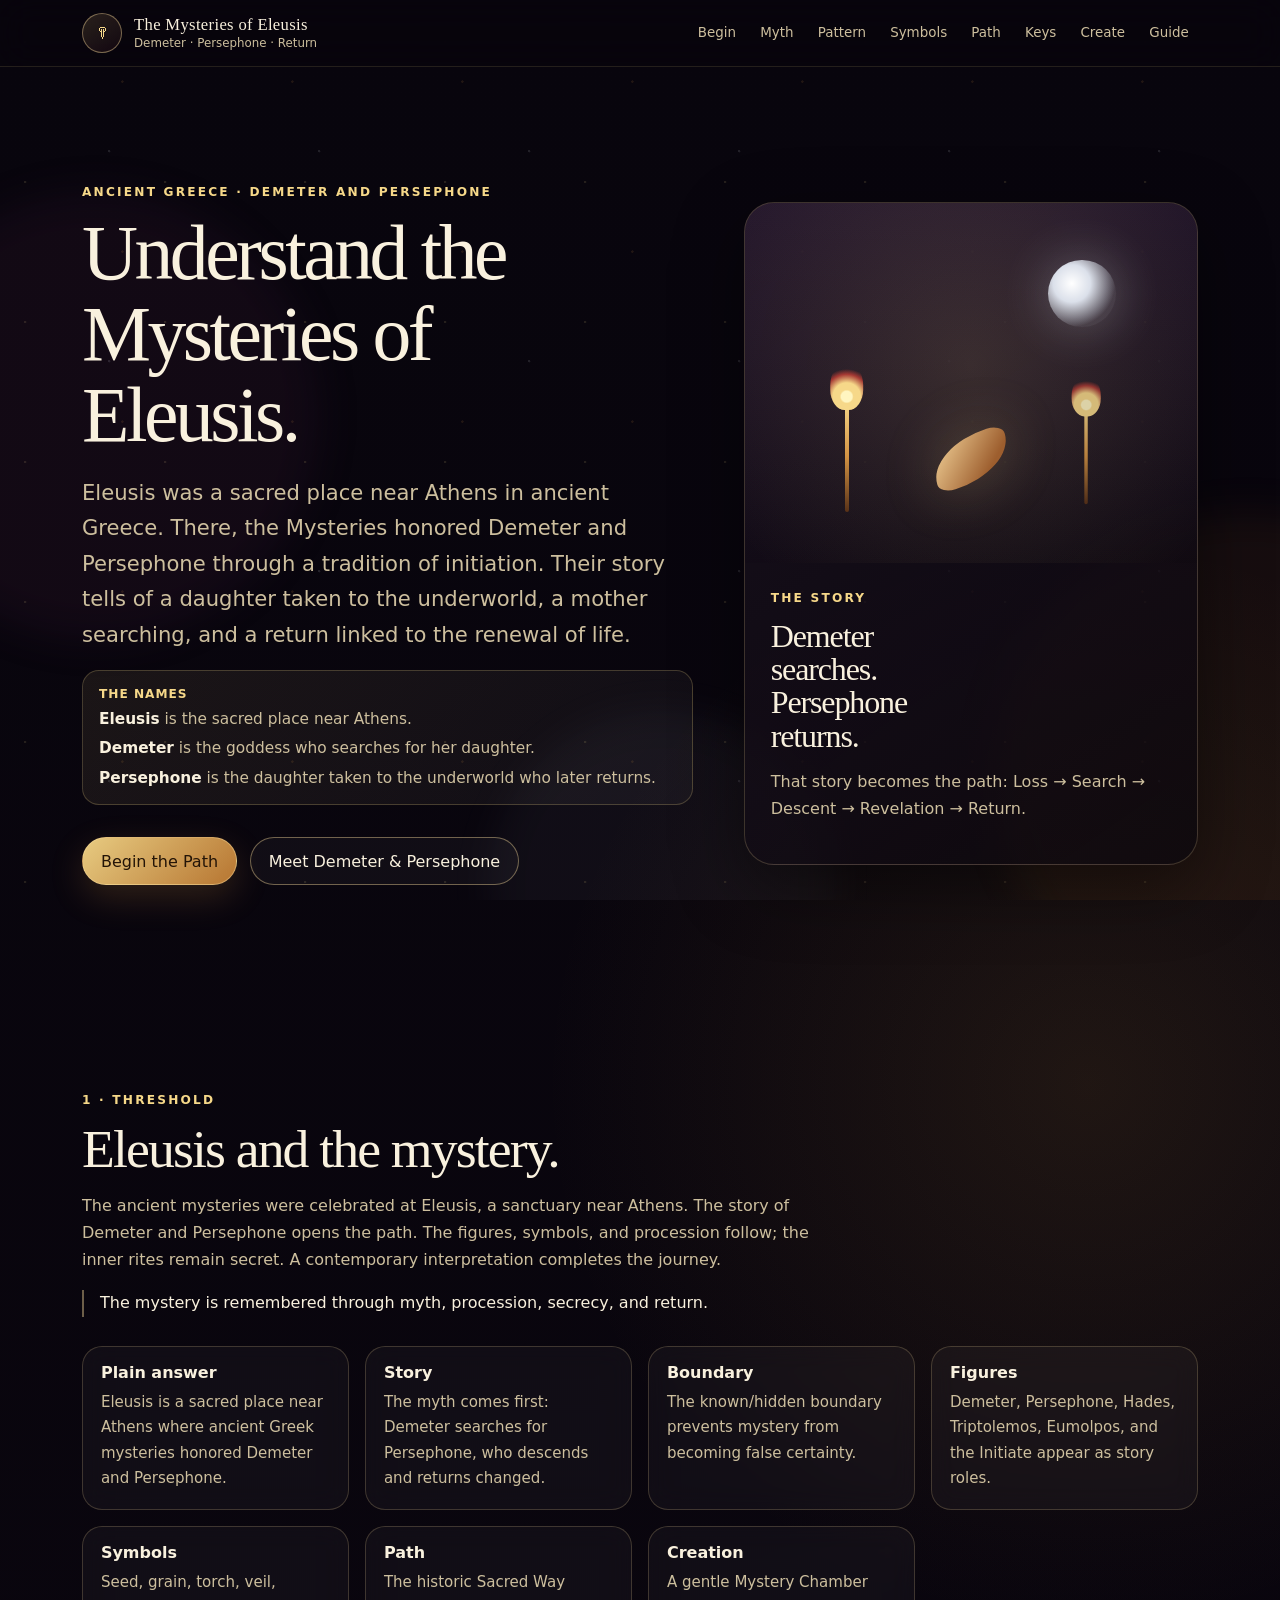
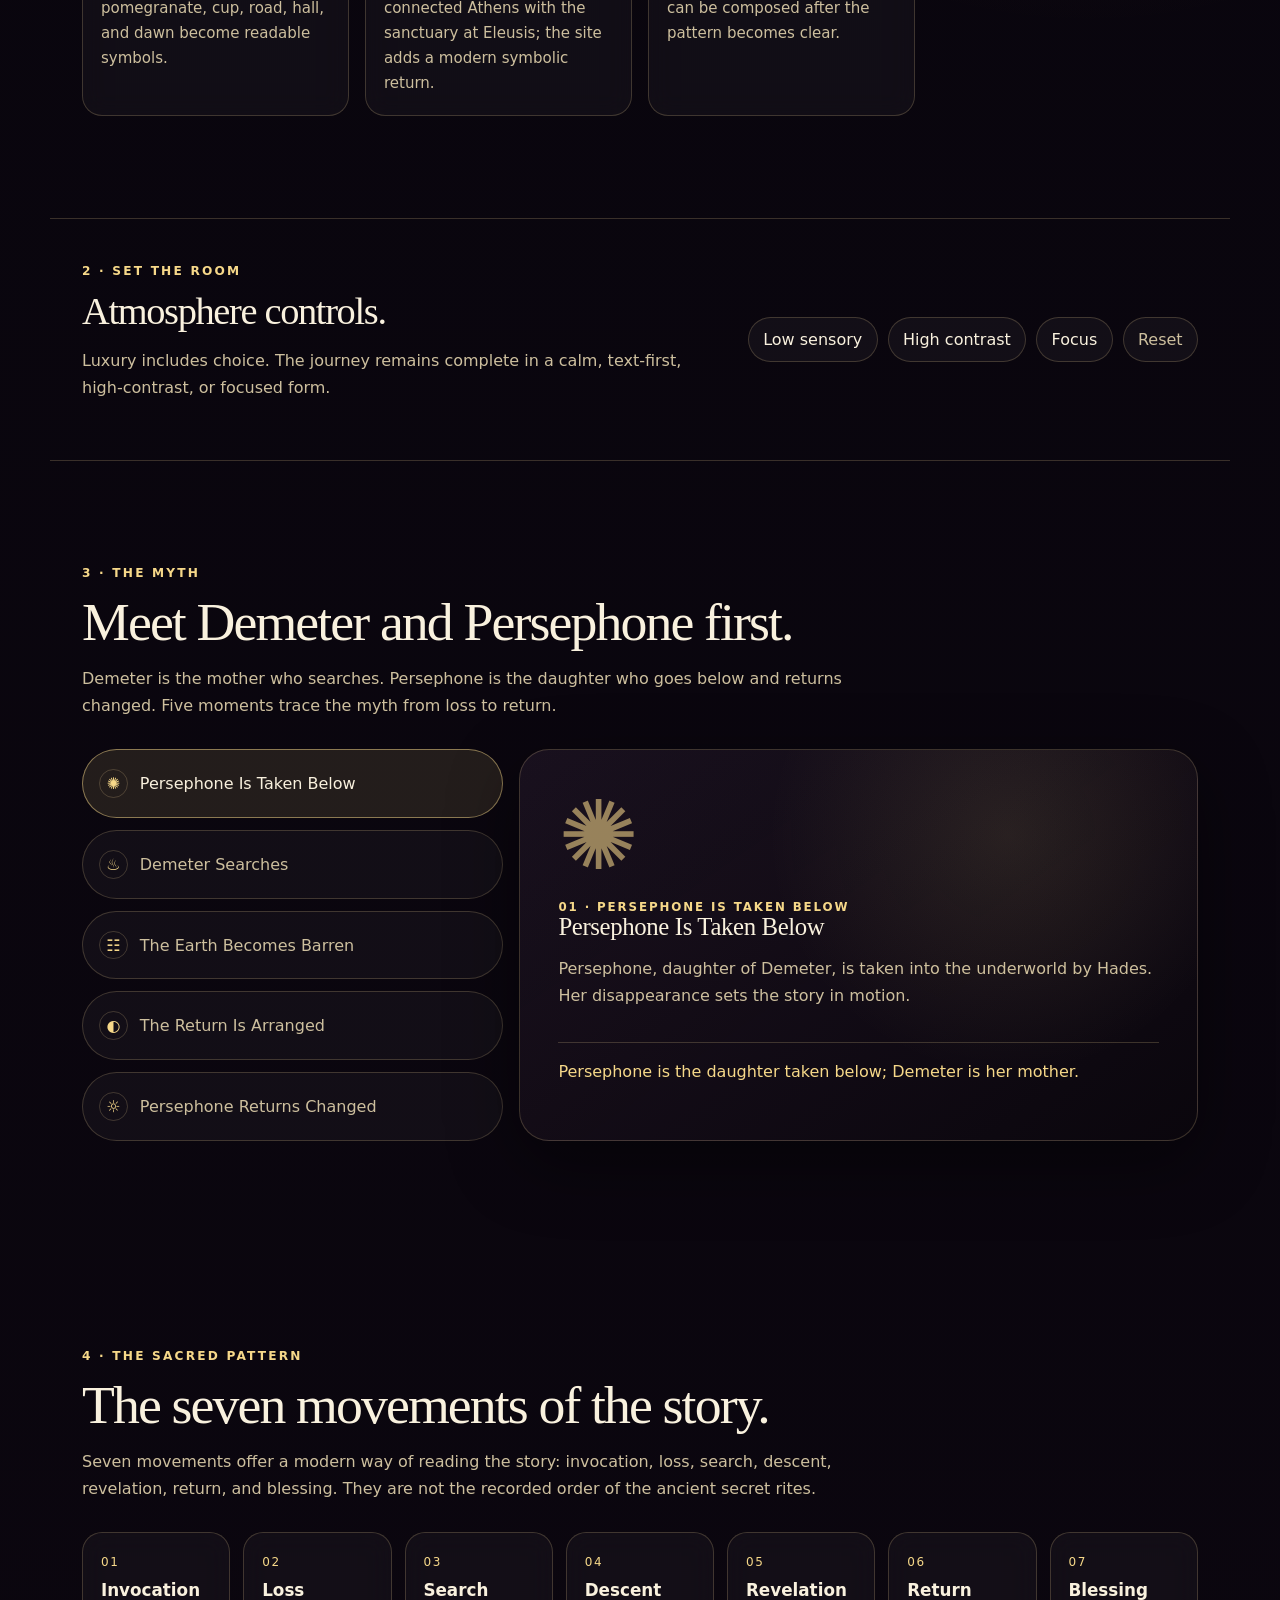
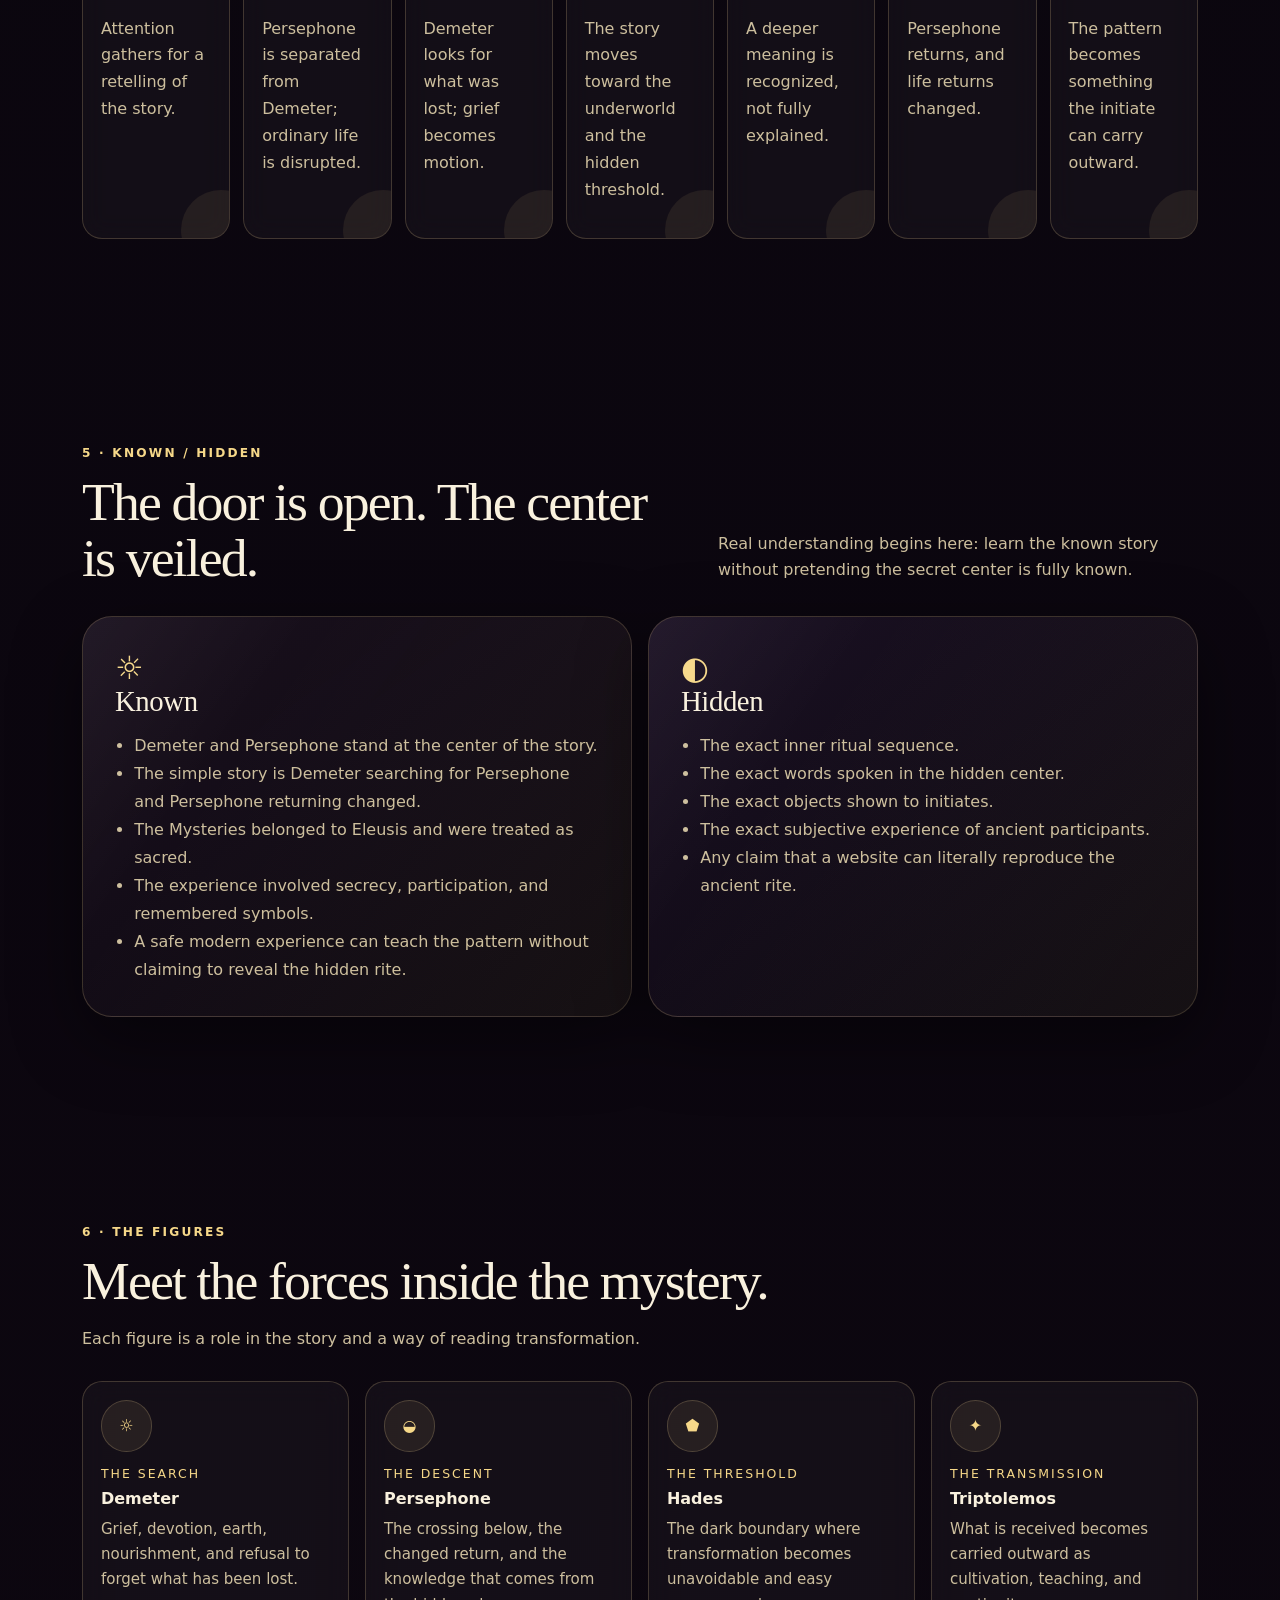
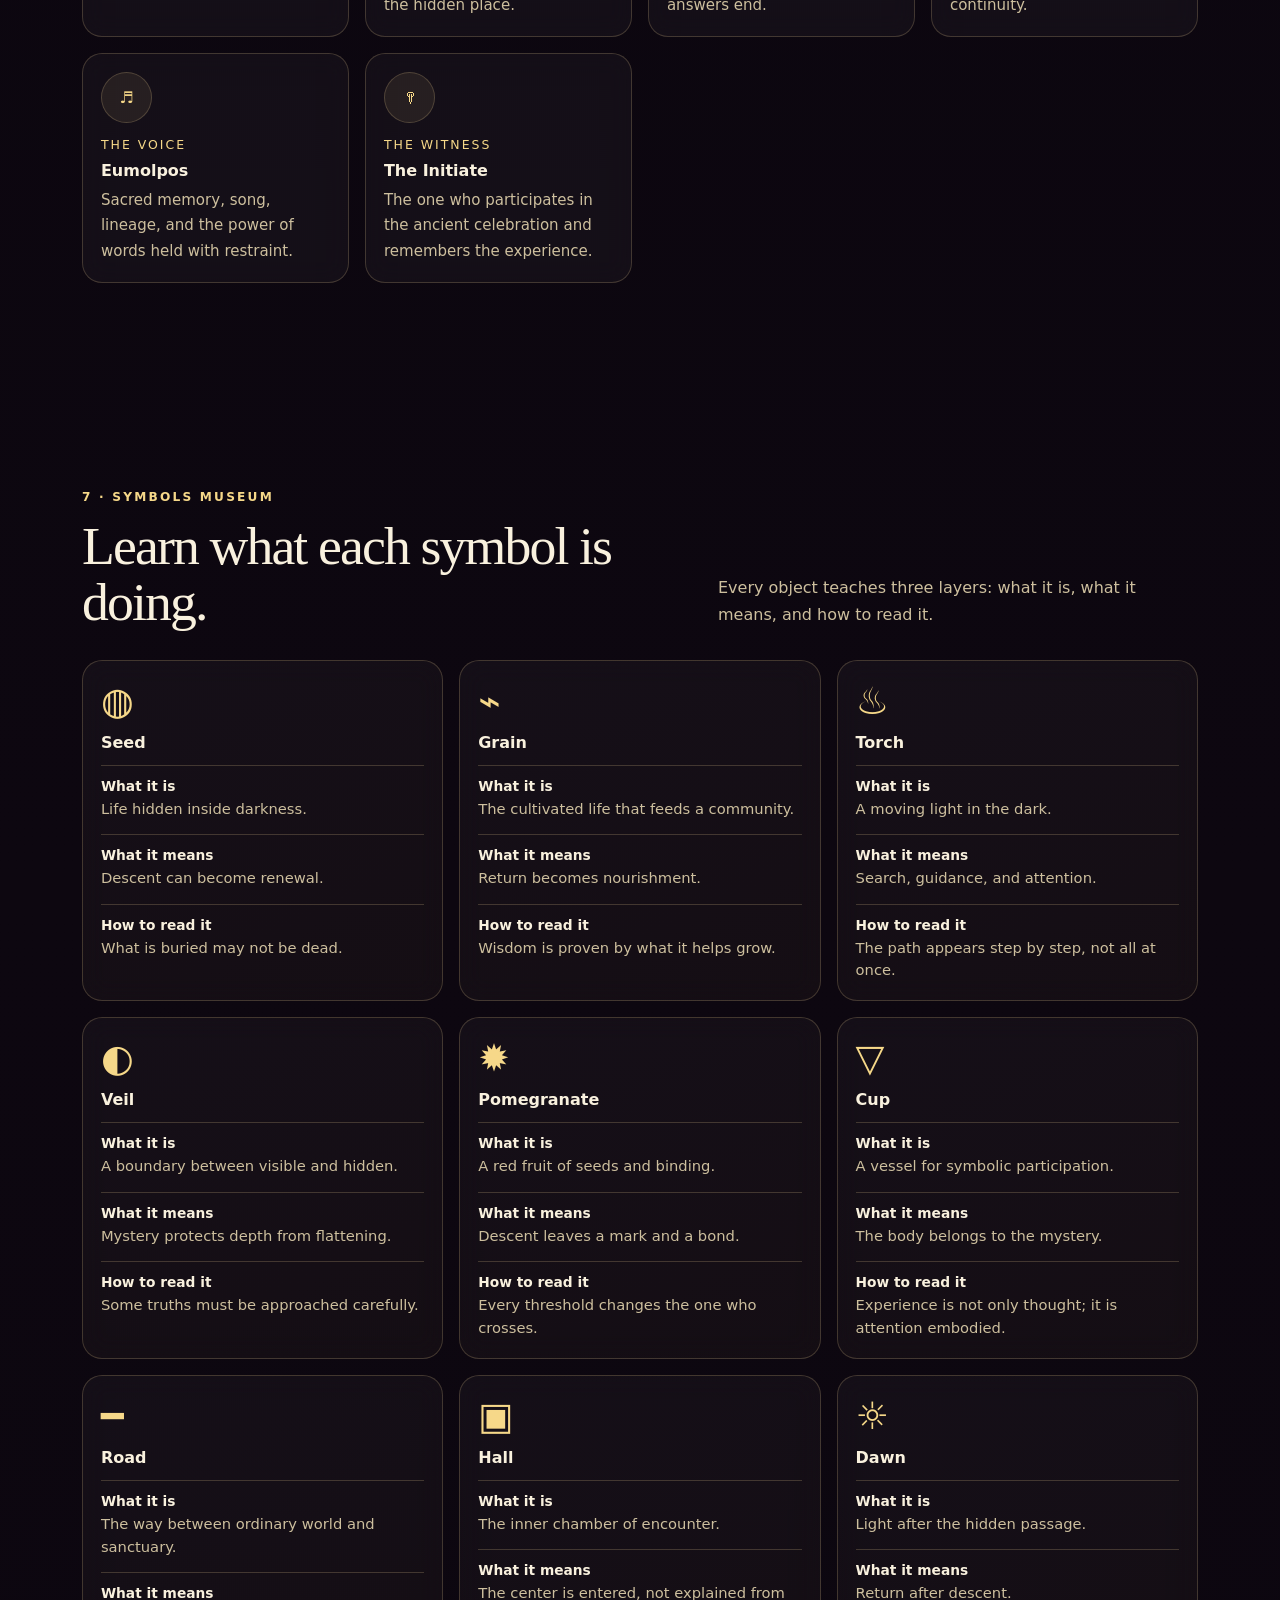
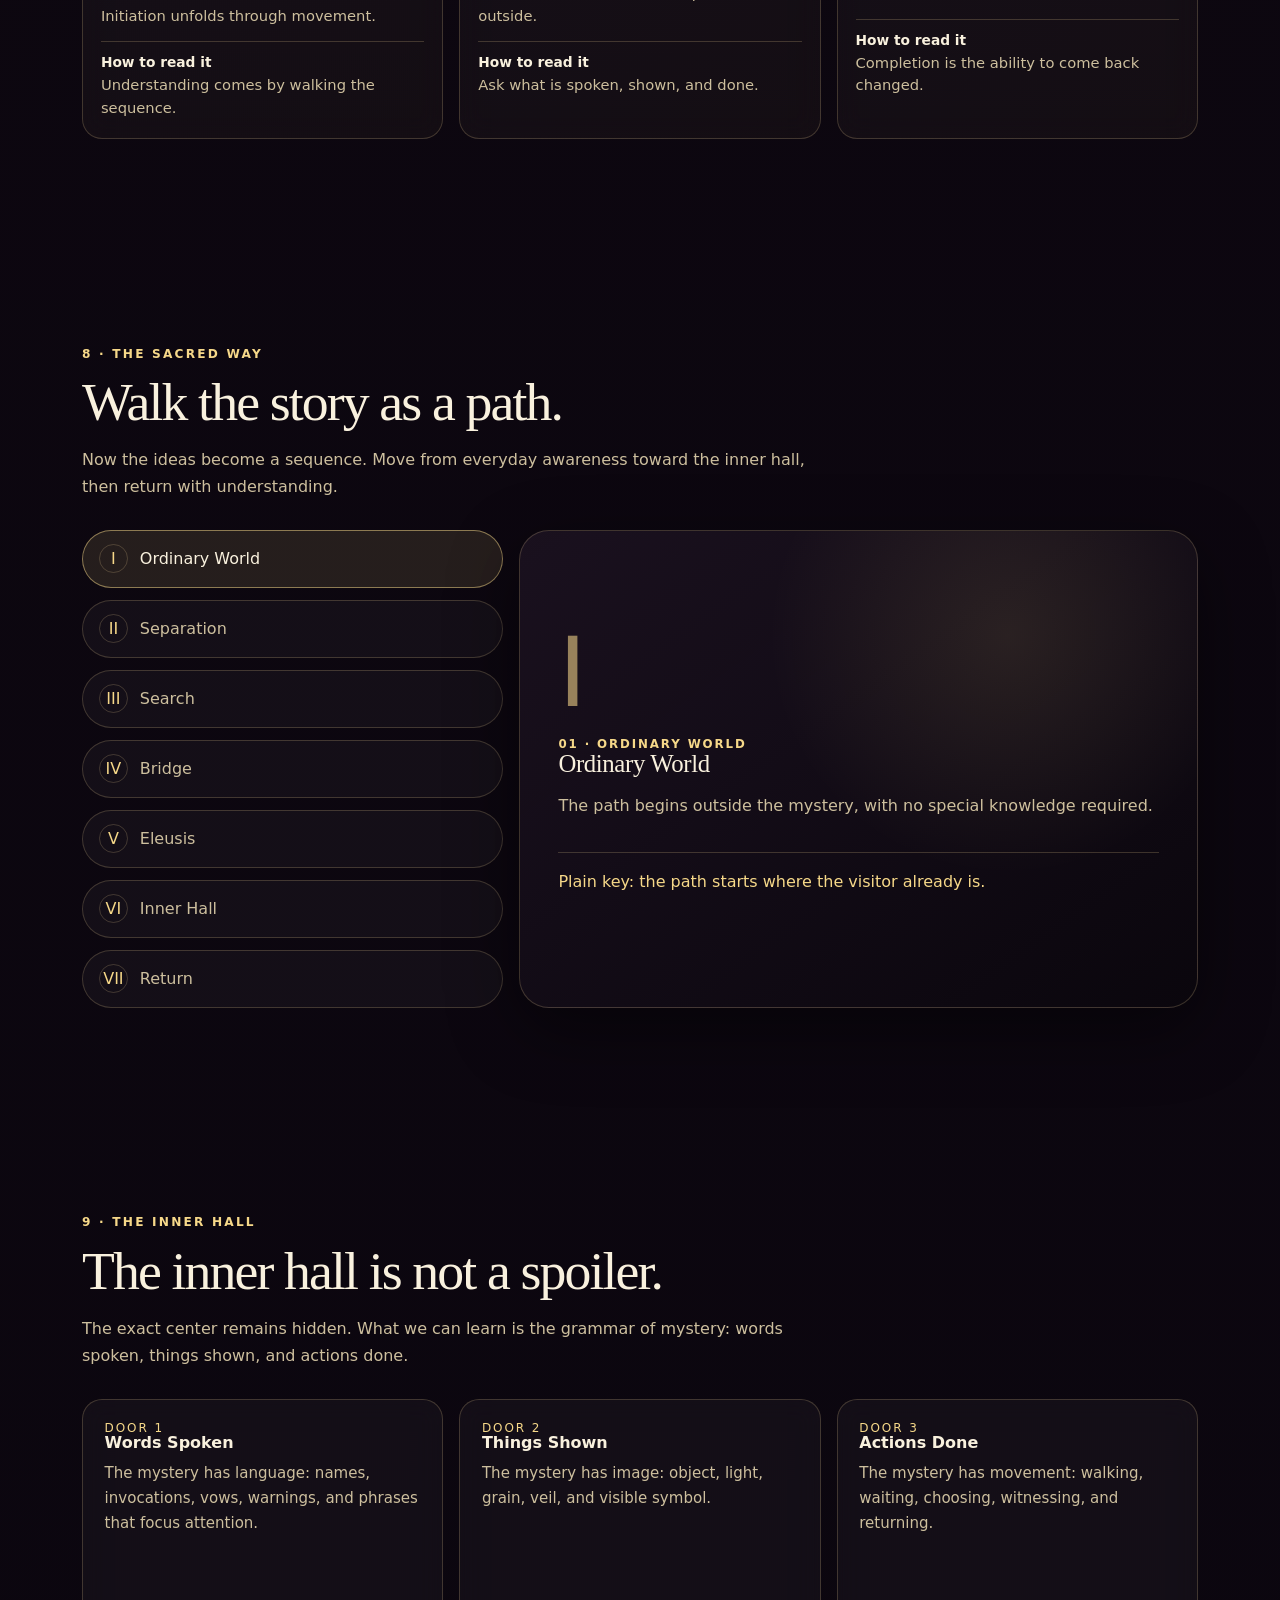
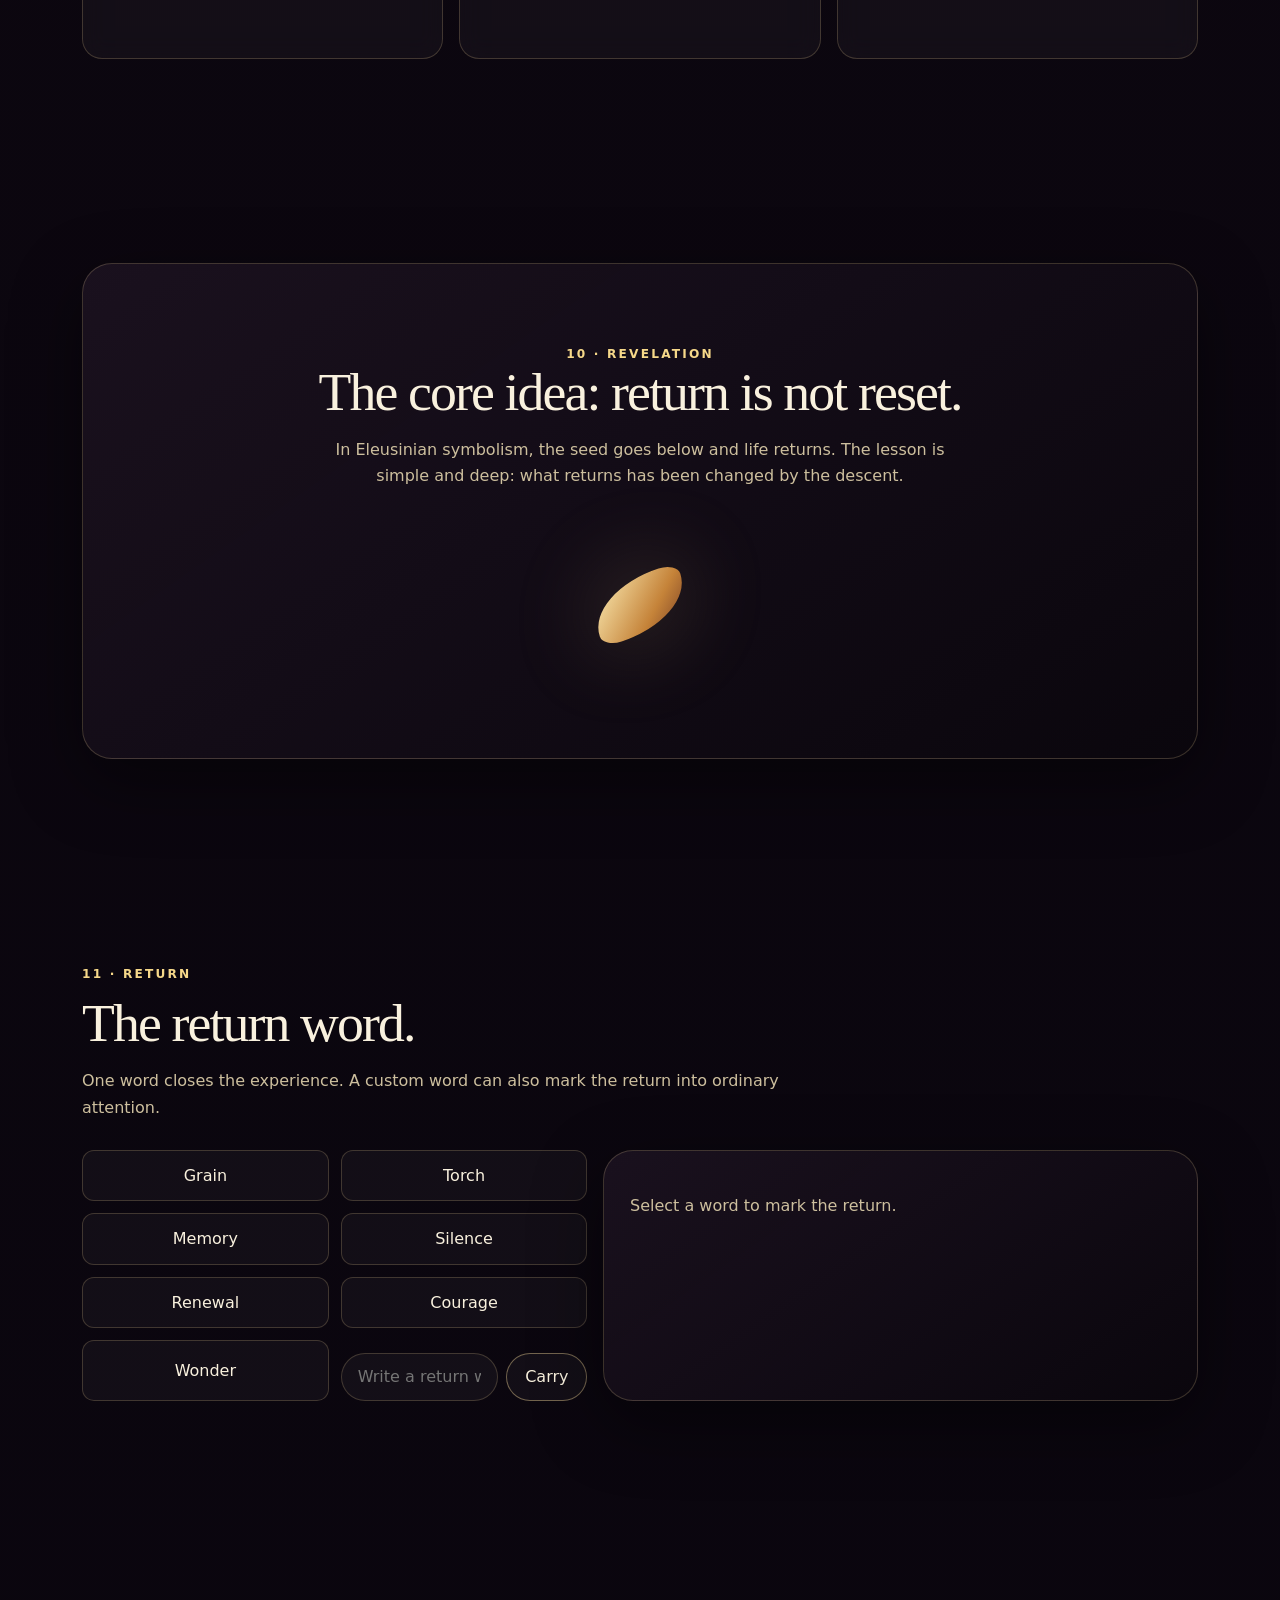
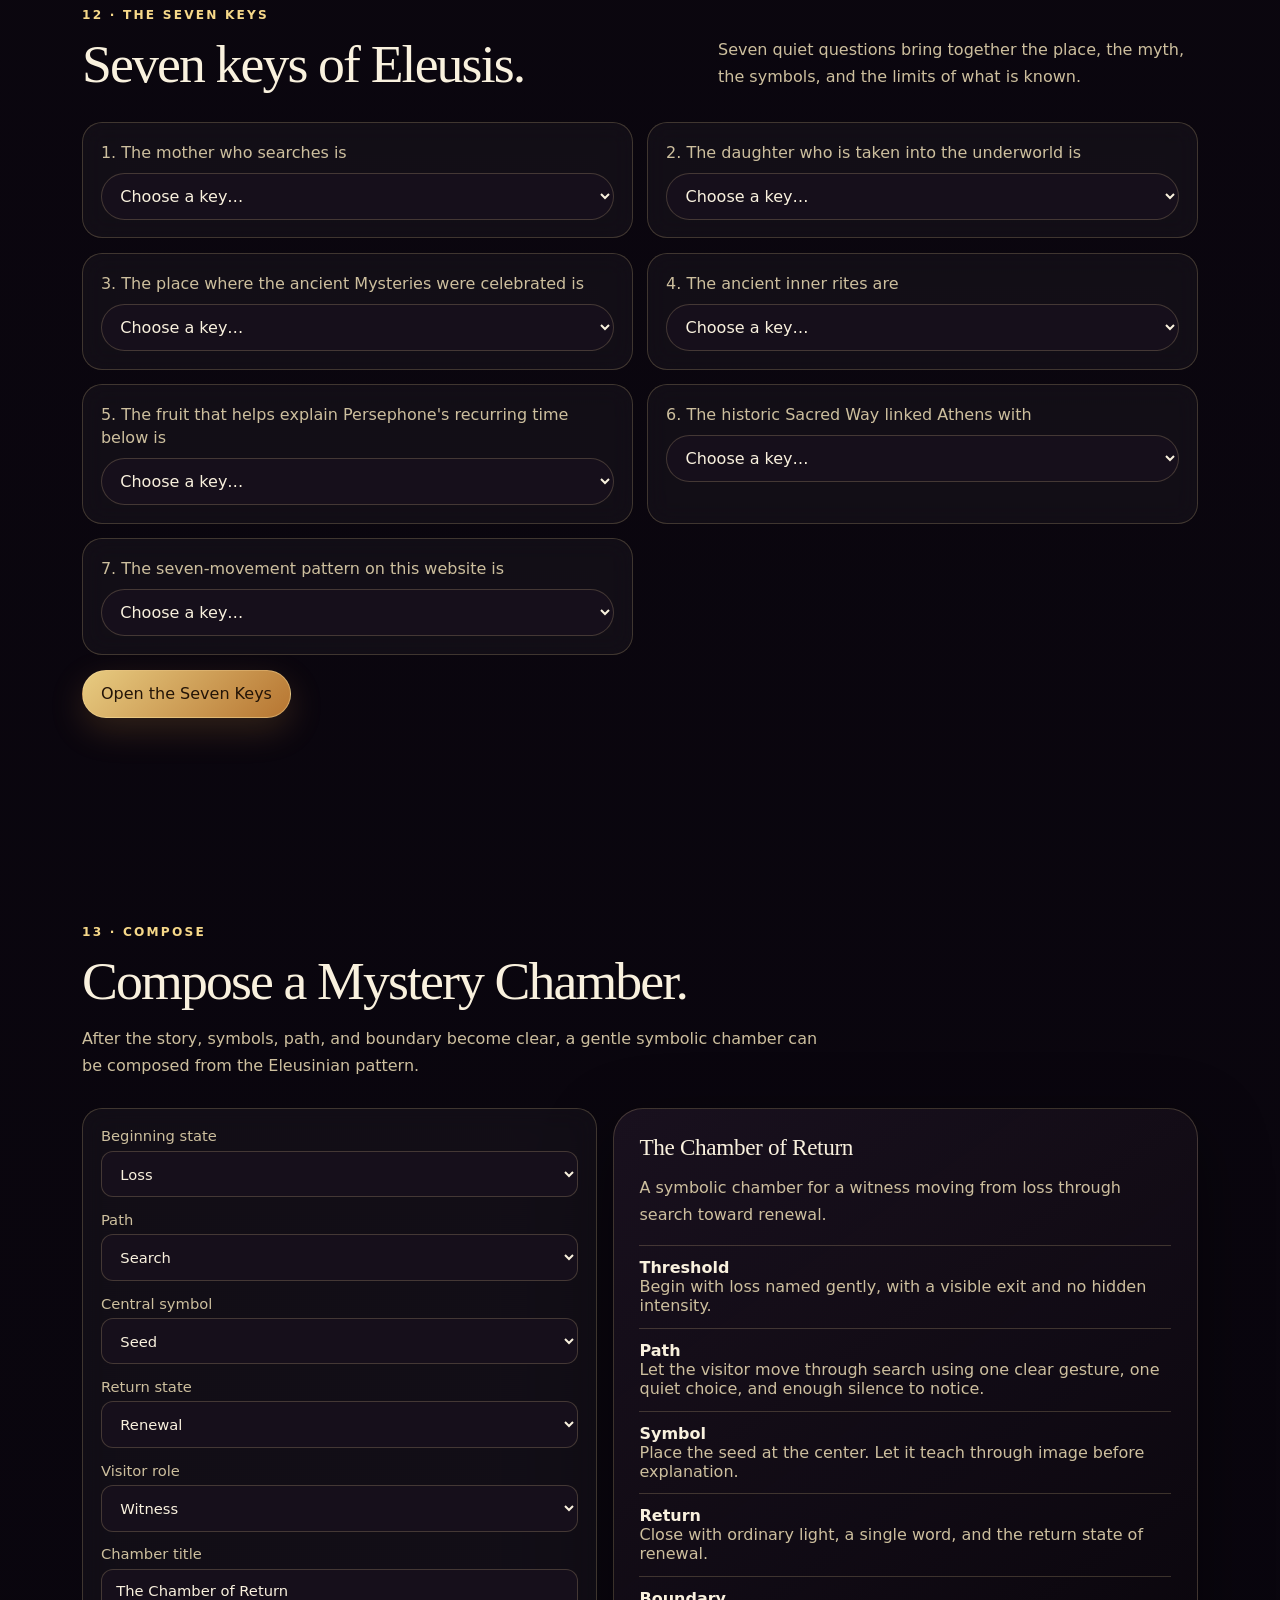
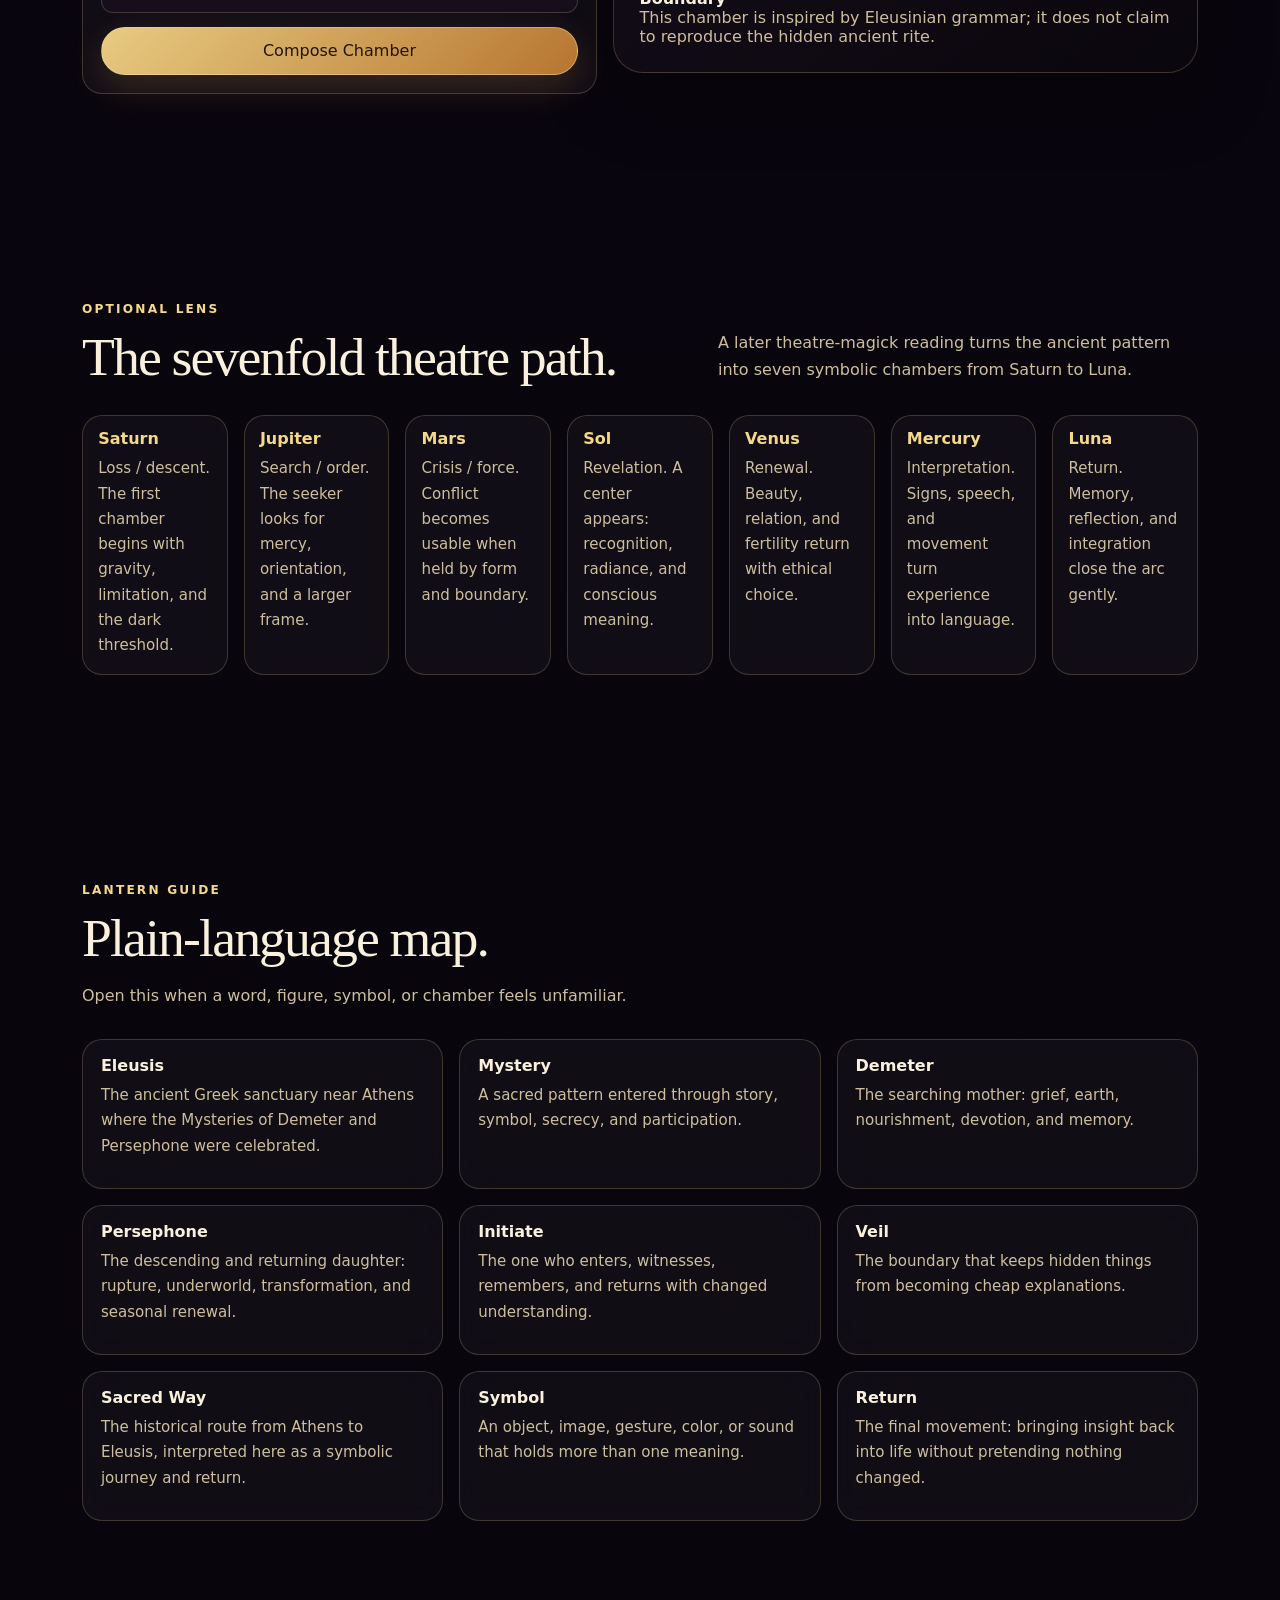
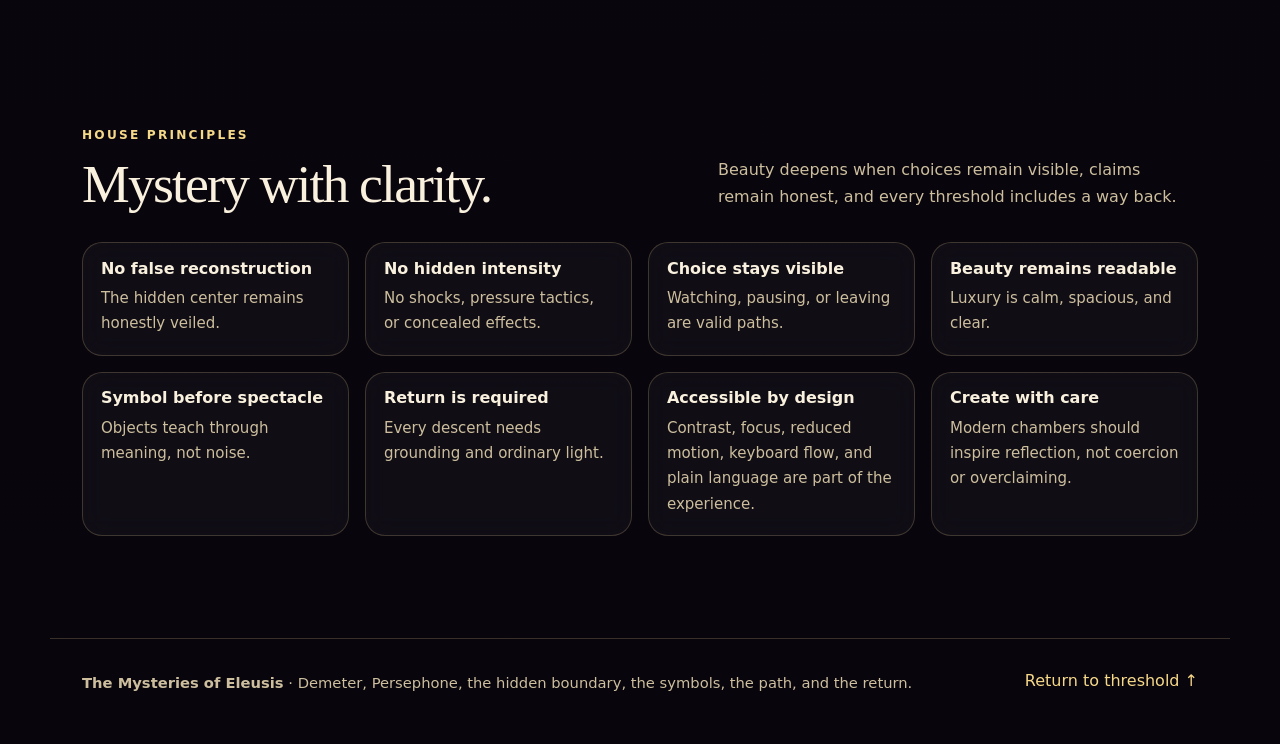
==== index.html @ 19fb6bfe "Publish Mysteries of Eleusis v1.12.1 interactive website" ====
<!doctype html>
<!-- Release: v1.12 · GitHub Pages ready for https://luckygithub777.github.io/mysteries-of-eleusis/ -->
<html lang="en">
<head>
  <meta charset="utf-8" />
  <meta name="viewport" content="width=device-width, initial-scale=1" />
  <link rel="canonical" href="https://luckygithub777.github.io/mysteries-of-eleusis/" />
  <meta name="description" content="An immersive journey through the ancient Eleusinian Mysteries, the story of Demeter and Persephone, the Sacred Way, symbols, and the return." />
  <meta name="theme-color" content="#08050d" />
  <meta property="og:title" content="The Mysteries of Eleusis" />
  <meta property="og:description" content="A torch-lit journey through Demeter, Persephone, symbols, the Sacred Way, and return." />
  <meta property="og:url" content="https://luckygithub777.github.io/mysteries-of-eleusis/" />
  <meta property="og:type" content="website" />
  <title>The Mysteries of Eleusis</title>
  <link rel="icon" href="assets/favicon.svg" type="image/svg+xml" />
  <link rel="manifest" href="manifest.webmanifest" />
  <link rel="stylesheet" href="styles.css" />
</head>
<body>
  <a class="skip-link" href="#main">Skip to content</a>

  <div class="ambient" aria-hidden="true">
    <span class="aura aura-one"></span>
    <span class="aura aura-two"></span>
    <span class="aura aura-three"></span>
    <span class="grain-field"></span>
  </div>

  <header class="site-header" id="top">
    <nav class="nav" aria-label="Primary navigation">
      <a class="brand" href="#top" aria-label="The Mysteries of Eleusis home">
        <span class="brand-mark" aria-hidden="true">𐀒</span>
        <span class="brand-stack">
          <span class="brand-text">The Mysteries of Eleusis</span>
          <span class="brand-subtitle">Demeter · Persephone · Return</span>
        </span>
      </a>
      <button class="nav-toggle" type="button" aria-expanded="false" aria-controls="navLinks">Menu</button>
      <div class="nav-links" id="navLinks">
        <a href="#begin">Begin</a>
        <a href="#myth">Myth</a>
        <a href="#pattern">Pattern</a>
        <a href="#symbols">Symbols</a>
        <a href="#path">Path</a>
        <a href="#keys">Keys</a>
        <a href="#create">Create</a>
        <a href="#guide">Guide</a>
      </div>
    </nav>
  </header>

  <main id="main">
    <noscript>
      <section class="section-shell noscript-summary" aria-labelledby="noscriptTitle">
        <p class="eyebrow">Plain Path</p>
        <h2 id="noscriptTitle">The mystery can still be read.</h2>
        <p>The Ancient Eleusinian Mysteries center on Demeter, Persephone, loss, search, descent, revelation, and return. The exact inner rite remains hidden. This page uses interaction to guide the path, but the essential pattern is: Invocation → Loss → Search → Descent → Revelation → Return → Blessing.</p>
      </section>
    </noscript>
    <section class="hero section-shell" aria-labelledby="heroTitle">
      <div class="hero-grid">
        <div class="hero-copy reveal">
          <p class="eyebrow">Ancient Greece · Demeter and Persephone</p>
          <h1 id="heroTitle">Understand the Mysteries of Eleusis.</h1>
          <p class="hero-text">Eleusis was a sacred place near Athens in ancient Greece. There, the Mysteries honored Demeter and Persephone through a tradition of initiation. Their story tells of a daughter taken to the underworld, a mother searching, and a return linked to the renewal of life.</p>
          <div class="plain-foundation" aria-label="Names at the heart of the story">
            <strong>The Names</strong>
            <span><b>Eleusis</b> is the sacred place near Athens.</span>
            <span><b>Demeter</b> is the goddess who searches for her daughter.</span>
            <span><b>Persephone</b> is the daughter taken to the underworld who later returns.</span>
          </div>
          <div class="hero-actions">
            <a class="button primary" href="#begin">Begin the Path</a>
            <a class="button ghost" href="#myth">Meet Demeter &amp; Persephone</a>
          </div>
        </div>
        <aside class="sanctuary-card reveal" aria-label="Eleusinian mystery arc">
          <div class="sanctuary-visual" aria-hidden="true">
            <span class="moon"></span>
            <span class="torch torch-left"></span>
            <span class="torch torch-right"></span>
            <span class="seed"></span>
          </div>
          <div class="sanctuary-copy">
            <p class="eyebrow">The Story</p>
            <h2>Demeter searches. Persephone returns.</h2>
            <p>That story becomes the path: Loss → Search → Descent → Revelation → Return.</p>
          </div>
        </aside>
      </div>
    </section>

    <section class="section-shell orientation" id="begin" aria-labelledby="beginTitle">
      <div class="section-heading reveal">
        <p class="eyebrow">1 · Threshold</p>
        <h2 id="beginTitle">Eleusis and the mystery.</h2>
        <p>The ancient mysteries were celebrated at Eleusis, a sanctuary near Athens. The story of Demeter and Persephone opens the path. The figures, symbols, and procession follow; the inner rites remain secret. A contemporary interpretation completes the journey.</p><p class="becoming-line">The mystery is remembered through myth, procession, secrecy, and return.</p>
      </div>
      <div class="orientation-grid reveal" id="orientationGrid"></div>
    </section>

    <section class="section-shell controls-panel reveal" aria-labelledby="controlsTitle">
      <div>
        <p class="eyebrow">2 · Set the Room</p>
        <h2 id="controlsTitle">Atmosphere controls.</h2>
        <p>Luxury includes choice. The journey remains complete in a calm, text-first, high-contrast, or focused form.</p>
      </div>
      <div class="control-buttons" role="group" aria-label="Experience display controls">
        <button class="chip-button" type="button" data-mode="lowSensory" aria-pressed="false">Low sensory</button>
        <button class="chip-button" type="button" data-mode="highContrast" aria-pressed="false">High contrast</button>
        <button class="chip-button" type="button" data-mode="focusMode" aria-pressed="false">Focus</button>
        <button class="chip-button reset" type="button" id="resetModes">Reset</button>
      </div>
    </section>

    <section class="section-shell myth" id="myth" aria-labelledby="mythTitle">
      <div class="section-heading reveal">
        <p class="eyebrow">3 · The Myth</p>
        <h2 id="mythTitle">Meet Demeter and Persephone first.</h2>
        <p>Demeter is the mother who searches. Persephone is the daughter who goes below and returns changed. Five moments trace the myth from loss to return.</p>
      </div>
      <div class="myth-layout reveal">
        <div class="myth-track" id="mythTrack" role="tablist" aria-label="Myth sequence"></div>
        <article class="myth-panel" id="mythPanel" aria-live="polite"></article>
      </div>
    </section>

    <section class="section-shell pattern" id="pattern" aria-labelledby="patternTitle">
      <div class="section-heading reveal">
        <p class="eyebrow">4 · The Sacred Pattern</p>
        <h2 id="patternTitle">The seven movements of the story.</h2>
        <p>Seven movements offer a modern way of reading the story: invocation, loss, search, descent, revelation, return, and blessing. They are not the recorded order of the ancient secret rites.</p>
      </div>
      <div class="pattern-ribbon reveal" id="patternRibbon" aria-label="Sacred pattern"></div>
    </section>

    <section class="section-shell known-hidden" id="known" aria-labelledby="knownTitle">
      <div class="section-heading reveal compact">
        <div>
          <p class="eyebrow">5 · Known / Hidden</p>
          <h2 id="knownTitle">The door is open. The center is veiled.</h2>
        </div>
        <p>Real understanding begins here: learn the known story without pretending the secret center is fully known.</p>
      </div>
      <div class="veil-columns reveal">
        <article class="truth-card known-card">
          <span class="card-symbol" aria-hidden="true">☼</span>
          <h3>Known</h3>
          <ul id="knownList"></ul>
        </article>
        <article class="truth-card hidden-card">
          <span class="card-symbol" aria-hidden="true">◐</span>
          <h3>Hidden</h3>
          <ul id="hiddenList"></ul>
        </article>
      </div>
    </section>

    <section class="section-shell figures" id="figures" aria-labelledby="figuresTitle">
      <div class="section-heading reveal">
        <p class="eyebrow">6 · The Figures</p>
        <h2 id="figuresTitle">Meet the forces inside the mystery.</h2>
        <p>Each figure is a role in the story and a way of reading transformation.</p>
      </div>
      <div class="figure-grid reveal" id="figureGrid"></div>
    </section>

    <section class="section-shell symbols" id="symbols" aria-labelledby="symbolsTitle">
      <div class="section-heading reveal compact">
        <div>
          <p class="eyebrow">7 · Symbols Museum</p>
          <h2 id="symbolsTitle">Learn what each symbol is doing.</h2>
        </div>
        <p>Every object teaches three layers: what it is, what it means, and how to read it.</p>
      </div>
      <div class="symbol-museum reveal" id="symbolMuseum"></div>
    </section>

    <section class="section-shell sacred-way" id="path" aria-labelledby="wayTitle">
      <div class="section-heading reveal">
        <p class="eyebrow">8 · The Sacred Way</p>
        <h2 id="wayTitle">Walk the story as a path.</h2>
        <p>Now the ideas become a sequence. Move from everyday awareness toward the inner hall, then return with understanding.</p>
      </div>
      <div class="way-layout reveal">
        <div class="way-track" id="wayTrack" role="tablist" aria-label="Sacred Way steps"></div>
        <article class="way-panel" id="wayPanel" aria-live="polite"></article>
      </div>
    </section>

    <section class="section-shell inner-hall" aria-labelledby="hallTitle">
      <div class="section-heading reveal">
        <p class="eyebrow">9 · The Inner Hall</p>
        <h2 id="hallTitle">The inner hall is not a spoiler.</h2>
        <p>The exact center remains hidden. What we can learn is the grammar of mystery: words spoken, things shown, and actions done.</p>
      </div>
      <div class="door-grid reveal" id="hallDoors"></div>
    </section>

    <section class="section-shell revelation reveal" aria-labelledby="revelationTitle">
      <div class="revelation-card">
        <p class="eyebrow">10 · Revelation</p>
        <h2 id="revelationTitle">The core idea: return is not reset.</h2>
        <p>In Eleusinian symbolism, the seed goes below and life returns. The lesson is simple and deep: what returns has been changed by the descent.</p>
        <div class="grain-reveal" aria-hidden="true"><span></span></div>
      </div>
    </section>

    <section class="section-shell return-section" id="return" aria-labelledby="returnTitle">
      <div class="section-heading reveal">
        <p class="eyebrow">11 · Return</p>
        <h2 id="returnTitle">The return word.</h2>
        <p>One word closes the experience. A custom word can also mark the return into ordinary attention.</p>
      </div>
      <div class="return-layout reveal">
        <div class="return-word-grid" id="returnWordGrid" aria-label="Return words"></div>
        <article class="return-panel" id="returnPanel" aria-live="polite"><p>Select a word to mark the return.</p></article>
      </div>
    </section>

    <section class="section-shell seven-keys" id="keys" aria-labelledby="keysTitle">
      <div class="section-heading reveal compact">
        <div>
          <p class="eyebrow">12 · The Seven Keys</p>
          <h2 id="keysTitle">Seven keys of Eleusis.</h2>
        </div>
        <p>Seven quiet questions bring together the place, the myth, the symbols, and the limits of what is known.</p>
      </div>
      <form class="keys-form reveal" id="keysForm"></form>
      <article class="keys-result" id="keysResult" aria-live="polite"></article>
    </section>

    <section class="section-shell create" id="create" aria-labelledby="createTitle">
      <div class="section-heading reveal">
        <p class="eyebrow">13 · Compose</p>
        <h2 id="createTitle">Compose a Mystery Chamber.</h2>
        <p>After the story, symbols, path, and boundary become clear, a gentle symbolic chamber can be composed from the Eleusinian pattern.</p>
      </div>
      <div class="builder-grid">
        <form class="builder-form reveal" id="mysteryForm">
          <label>
            Beginning state
            <select name="beginning">
              <option>Loss</option>
              <option>Longing</option>
              <option>Confusion</option>
              <option>Grief</option>
              <option>Exile</option>
              <option>Wonder</option>
            </select>
          </label>
          <label>
            Path
            <select name="path">
              <option>Search</option>
              <option>Waiting</option>
              <option>Descent</option>
              <option>Silence</option>
              <option>Crossing</option>
              <option>Listening</option>
            </select>
          </label>
          <label>
            Central symbol
            <select name="symbol">
              <option>Seed</option>
              <option>Torch</option>
              <option>Grain</option>
              <option>Veil</option>
              <option>Cup</option>
              <option>Dawn</option>
            </select>
          </label>
          <label>
            Return state
            <select name="returnState">
              <option>Renewal</option>
              <option>Wisdom</option>
              <option>Courage</option>
              <option>Humility</option>
              <option>Wonder</option>
              <option>Peace</option>
            </select>
          </label>
          <label>
            Visitor role
            <select name="role">
              <option>Witness</option>
              <option>Walker</option>
              <option>Listener</option>
              <option>Keeper</option>
              <option>Guide</option>
            </select>
          </label>
          <label>
            Chamber title
            <input name="title" type="text" value="The Chamber of Return" maxlength="64" autocomplete="off" />
          </label>
          <button class="button primary" type="submit">Compose Chamber</button>
        </form>
        <article class="blueprint reveal" id="blueprint" aria-live="polite"></article>
      </div>
    </section>

    <section class="section-shell theatre-lens" aria-labelledby="lensTitle">
      <div class="section-heading reveal compact">
        <div>
          <p class="eyebrow">Optional Lens</p>
          <h2 id="lensTitle">The sevenfold theatre path.</h2>
        </div>
        <p>A later theatre-magick reading turns the ancient pattern into seven symbolic chambers from Saturn to Luna.</p>
      </div>
      <div class="lens-grid reveal" id="lensGrid"></div>
    </section>

    <section class="section-shell guide" id="guide" aria-labelledby="guideTitle">
      <div class="section-heading reveal">
        <p class="eyebrow">Lantern Guide</p>
        <h2 id="guideTitle">Plain-language map.</h2>
        <p>Open this when a word, figure, symbol, or chamber feels unfamiliar.</p>
      </div>
      <div class="guide-grid reveal" id="guideGrid"></div>
    </section>

    <section class="section-shell principles reveal" aria-labelledby="principlesTitle">
      <div class="section-heading compact">
        <div>
          <p class="eyebrow">House Principles</p>
          <h2 id="principlesTitle">Mystery with clarity.</h2>
        </div>
        <p>Beauty deepens when choices remain visible, claims remain honest, and every threshold includes a way back.</p>
      </div>
      <div class="principle-grid" id="principleGrid"></div>
    </section>
  </main>

  <footer class="site-footer">
    <p><strong>The Mysteries of Eleusis</strong> · Demeter, Persephone, the hidden boundary, the symbols, the path, and the return.</p>
    <a href="#top">Return to threshold ↑</a>
  </footer>

  <script src="app.js"></script>
</body>
</html>
---- styles.css ----
:root {
  color-scheme: dark;
  --bg: #08050d;
  --bg-2: #100914;
  --panel: rgba(21, 14, 25, 0.74);
  --panel-strong: rgba(32, 22, 33, 0.9);
  --line: rgba(248, 220, 156, 0.20);
  --line-strong: rgba(248, 220, 156, 0.42);
  --text: #f9f1de;
  --muted: #cdbf9e;
  --soft: #968c7a;
  --gold: #f6d889;
  --amber: #d49343;
  --red: #9f3548;
  --violet: #5d3d73;
  --silver: #dbe0ea;
  --green: #a8c489;
  --shadow: 0 22px 70px rgba(0, 0, 0, 0.45);
  --radius-lg: 30px;
  --radius-md: 20px;
  --radius-sm: 12px;
  --max: 1180px;
  font-family: Inter, ui-sans-serif, system-ui, -apple-system, BlinkMacSystemFont, "Segoe UI", sans-serif;
}

* { box-sizing: border-box; }
html { scroll-behavior: smooth; }
body {
  margin: 0;
  background:
    radial-gradient(circle at 15% -10%, rgba(158, 59, 65, 0.22), transparent 42rem),
    radial-gradient(circle at 85% 8%, rgba(198, 143, 58, 0.12), transparent 34rem),
    linear-gradient(180deg, var(--bg), #0d0710 42%, #08050d 100%);
  color: var(--text);
  min-height: 100vh;
  overflow-x: hidden;
}

a { color: inherit; }
button, input, select { font: inherit; }
button { cursor: pointer; }
::selection { background: rgba(246, 216, 137, 0.28); color: var(--text); }

.skip-link {
  position: fixed;
  left: 1rem;
  top: -4rem;
  z-index: 99;
  background: var(--gold);
  color: #20140c;
  padding: .75rem 1rem;
  border-radius: 999px;
  transition: top .2s ease;
}
.skip-link:focus { top: 1rem; }

.ambient { position: fixed; inset: 0; pointer-events: none; overflow: hidden; z-index: -1; }
.aura { position: absolute; border-radius: 50%; filter: blur(22px); opacity: .55; }
.aura-one { width: 28rem; height: 28rem; left: -8rem; top: 12rem; background: rgba(118, 59, 103, .18); }
.aura-two { width: 32rem; height: 32rem; right: -14rem; top: 32rem; background: rgba(202, 128, 45, .14); }
.aura-three { width: 22rem; height: 22rem; left: 38%; bottom: -10rem; background: rgba(211, 222, 240, .08); }
.grain-field {
  position: absolute;
  inset: 0;
  opacity: .12;
  background-image:
    radial-gradient(circle at 18% 30%, var(--gold) 0 1px, transparent 1.5px),
    radial-gradient(circle at 72% 48%, var(--amber) 0 1px, transparent 1.5px),
    radial-gradient(circle at 52% 72%, var(--silver) 0 1px, transparent 1.5px);
  background-size: 140px 140px, 170px 170px, 210px 210px;
}

.site-header {
  position: sticky;
  top: 0;
  z-index: 60;
  background: rgba(8, 5, 13, .76);
  border-bottom: 1px solid rgba(246, 216, 137, .12);
  backdrop-filter: blur(18px);
}
.nav {
  max-width: var(--max);
  margin: auto;
  padding: .8rem clamp(1rem, 3vw, 2rem);
  display: flex;
  align-items: center;
  justify-content: space-between;
  gap: 1rem;
}
.brand { display: inline-flex; align-items: center; gap: .75rem; text-decoration: none; min-width: 0; }
.brand-mark {
  width: 2.5rem; height: 2.5rem; display: grid; place-items: center;
  border: 1px solid var(--line-strong); border-radius: 999px; color: var(--gold);
  background: linear-gradient(145deg, rgba(246,216,137,.14), rgba(154,55,72,.08));
}
.brand-stack { display: grid; line-height: 1.05; }
.brand-text { font-family: Georgia, "Times New Roman", serif; letter-spacing: .02em; font-size: 1.04rem; }
.brand-subtitle { color: var(--muted); font-size: .74rem; margin-top: .18rem; }
.nav-links { display: flex; align-items: center; gap: .35rem; }
.nav-links a {
  text-decoration: none; color: var(--muted); font-size: .88rem; padding: .6rem .78rem;
  border-radius: 999px; transition: background .18s ease, color .18s ease;
}
.nav-links a:hover, .nav-links a:focus { color: var(--text); background: rgba(246,216,137,.09); outline: none; }
.nav-toggle { display: none; border: 1px solid var(--line); background: var(--panel); color: var(--text); border-radius: 999px; padding: .55rem .8rem; }

.section-shell { max-width: var(--max); margin: 0 auto; padding: clamp(4rem, 8vw, 7rem) clamp(1rem, 3vw, 2rem); }
.hero { padding-top: clamp(4.5rem, 9vw, 9rem); }
.hero-grid { display: grid; grid-template-columns: minmax(0, 1.05fr) minmax(320px, .78fr); gap: clamp(1.5rem, 4vw, 4rem); align-items: center; }
.hero-copy { max-width: 760px; }
.eyebrow { margin: 0 0 .7rem; color: var(--gold); font-size: .76rem; letter-spacing: .18em; text-transform: uppercase; font-weight: 750; }
h1, h2, h3 { margin: 0; line-height: 1.04; font-family: Georgia, "Times New Roman", serif; font-weight: 500; }
h1 { font-size: clamp(2.6rem, 6.3vw, 4.85rem); letter-spacing: -.045em; max-width: 13ch; }
h2 { font-size: clamp(2rem, 4.2vw, 3.45rem); letter-spacing: -.035em; }
h3 { font-size: clamp(1.15rem, 2vw, 1.55rem); letter-spacing: -.015em; }
p { color: var(--muted); line-height: 1.68; font-size: clamp(1rem, 1.25vw, 1.08rem); }
.hero-text { font-size: clamp(1.08rem, 1.65vw, 1.32rem); max-width: 59ch; margin: 1.2rem 0 0; }

.plain-foundation {
  margin: 1.15rem 0 1.25rem;
  padding: .95rem 1rem;
  border: 1px solid rgba(246,216,137,.22);
  border-radius: 1.05rem;
  background: linear-gradient(135deg, rgba(246,216,137,.08), rgba(255,255,255,.035));
  display: grid;
  gap: .45rem;
  max-width: 680px;
}
.plain-foundation strong {
  color: var(--gold);
  letter-spacing: .08em;
  text-transform: uppercase;
  font-size: .76rem;
}
.plain-foundation span {
  color: var(--muted);
  font-size: .96rem;
  line-height: 1.45;
}
.plain-foundation b { color: var(--text); font-weight: 750; }
.hero-actions { display: flex; flex-wrap: wrap; gap: .8rem; margin-top: 2rem; }
.button {
  display: inline-flex; align-items: center; justify-content: center; min-height: 3rem; padding: .8rem 1.12rem;
  border-radius: 999px; text-decoration: none; border: 1px solid var(--line-strong); transition: transform .18s ease, background .18s ease, border-color .18s ease;
}
.button:hover, .button:focus { transform: translateY(-1px); outline: none; border-color: rgba(246,216,137,.7); }
.button.primary { background: linear-gradient(135deg, rgba(246,216,137,.94), rgba(190,122,51,.96)); color: #231407; box-shadow: 0 12px 35px rgba(212,147,67,.2); }
.button.ghost { color: var(--text); background: rgba(255,255,255,.035); }
.trust-row { display: flex; flex-wrap: wrap; gap: .5rem; margin-top: 1.4rem; }
.trust-row span { color: var(--muted); font-size: .82rem; border: 1px solid var(--line); border-radius: 999px; padding: .45rem .68rem; background: rgba(255,255,255,.025); }

.sanctuary-card, .truth-card, .myth-panel, .way-panel, .revelation-card, .return-panel, .keys-result, .blueprint {
  border: 1px solid var(--line); background: linear-gradient(145deg, rgba(29, 19, 34, .82), rgba(11, 7, 13, .76)); box-shadow: var(--shadow);
}
.sanctuary-card { border-radius: var(--radius-lg); overflow: hidden; min-height: 580px; display: grid; grid-template-rows: 1fr auto; }
.sanctuary-visual { position: relative; min-height: 360px; background: radial-gradient(circle at 50% 45%, rgba(246,216,137,.14), transparent 18rem), linear-gradient(180deg, rgba(93,61,115,.18), rgba(8,5,13,.12)); }
.moon { position: absolute; width: 4.2rem; height: 4.2rem; border-radius: 50%; right: 18%; top: 16%; background: radial-gradient(circle at 35% 35%, white, var(--silver) 30%, rgba(219,224,234,.16) 70%); box-shadow: 0 0 50px rgba(219,224,234,.32); }
.torch { position: absolute; bottom: 14%; width: .28rem; height: 7rem; background: linear-gradient(180deg, var(--gold), var(--amber), #583117); border-radius: 999px; }
.torch::before { content: ""; position: absolute; top: -2.4rem; left: 50%; width: 2.1rem; height: 3rem; transform: translateX(-50%); background: radial-gradient(circle at 50% 72%, #fff5c0 0 14%, #f6d889 18% 36%, rgba(212,66,56,.72) 58%, transparent 72%); border-radius: 55% 55% 48% 48%; filter: blur(.2px); }
.torch-left { left: 22%; }
.torch-right { right: 24%; transform: scale(.86); opacity: .84; }
.seed { position: absolute; left: 50%; bottom: 22%; width: 5rem; height: 3rem; transform: translateX(-50%) rotate(-18deg); border-radius: 80% 20% 80% 20%; background: linear-gradient(135deg, #f8daa0, #9d5e2e 74%); box-shadow: 0 0 55px rgba(246,216,137,.25); }
.sanctuary-copy { padding: 1.6rem; }
.sanctuary-copy h2 { font-size: clamp(1.5rem, 2.5vw, 2.2rem); max-width: 13ch; }
.sequence-line { color: var(--gold); font-size: .95rem; }

.section-heading { max-width: 760px; margin-bottom: 1.8rem; }
.section-heading.compact { max-width: none; display: flex; gap: 2rem; justify-content: space-between; align-items: end; }
.section-heading.compact p:last-child { max-width: 480px; margin-bottom: .15rem; }
.orientation-grid, .figure-grid, .guide-grid, .principle-grid, .lens-grid { display: grid; grid-template-columns: repeat(4, 1fr); gap: 1rem; }
.info-card, .figure-card, .guide-card, .principle-card, .lens-card, .pattern-step, .symbol-card, .hall-door, .key-row, .builder-form {
  border: 1px solid var(--line); border-radius: var(--radius-md); background: rgba(255,255,255,.035); padding: 1.12rem; backdrop-filter: blur(12px);
}
.info-card h3, .figure-card h3, .guide-card h3, .principle-card h3, .symbol-card h3, .hall-door h3, .lens-card h3 { font-family: inherit; font-weight: 780; letter-spacing: 0; font-size: 1rem; margin-bottom: .55rem; }
.info-card p, .figure-card p, .guide-card p, .principle-card p, .symbol-card p, .hall-door p, .lens-card p { margin: .3rem 0 0; font-size: .94rem; }

.controls-panel { display: grid; grid-template-columns: minmax(0, 1fr) auto; align-items: center; gap: 1.5rem; border-block: 1px solid var(--line); padding-top: 2.6rem; padding-bottom: 2.6rem; }
.controls-panel h2 { font-size: clamp(1.7rem, 3vw, 2.6rem); }
.control-buttons { display: flex; flex-wrap: wrap; gap: .62rem; justify-content: flex-end; }
.chip-button { border: 1px solid var(--line); background: rgba(255,255,255,.04); color: var(--text); border-radius: 999px; padding: .75rem .9rem; }
.chip-button[aria-pressed="true"] { background: rgba(246,216,137,.18); border-color: rgba(246,216,137,.56); color: var(--gold); }
.chip-button.reset { color: var(--muted); }

.myth-layout, .way-layout { display: grid; grid-template-columns: .62fr 1fr; gap: 1rem; align-items: stretch; }
.myth-track, .way-track { display: grid; gap: .75rem; }
.myth-tab, .way-tab { text-align: left; border: 1px solid var(--line); border-radius: 999px; background: rgba(255,255,255,.035); color: var(--muted); padding: .85rem 1rem; display: flex; align-items: center; gap: .75rem; }
.myth-tab .dot, .way-tab .dot { width: 1.8rem; height: 1.8rem; border-radius: 50%; display: grid; place-items: center; border: 1px solid var(--line); color: var(--gold); flex: 0 0 auto; }
.myth-tab[aria-selected="true"], .way-tab[aria-selected="true"] { color: var(--text); background: rgba(246,216,137,.11); border-color: rgba(246,216,137,.5); }
.myth-panel, .way-panel { border-radius: var(--radius-lg); padding: clamp(1.3rem, 3vw, 2.4rem); min-height: 330px; display: grid; align-content: center; position: relative; overflow: hidden; }
.myth-panel::before, .way-panel::before { content:""; position:absolute; inset:-1px; background: radial-gradient(circle at 72% 22%, rgba(246,216,137,.1), transparent 15rem); pointer-events:none; }
.panel-kicker { color: var(--gold); text-transform: uppercase; letter-spacing: .16em; font-size: .74rem; font-weight: 750; }
.panel-symbol { font-size: clamp(3rem, 8vw, 6rem); line-height: 1; color: rgba(246,216,137,.58); margin-bottom: 1rem; }
.panel-question { color: var(--gold); border-top: 1px solid var(--line); padding-top: 1rem; margin-top: 1rem; }

.pattern-ribbon { display: grid; grid-template-columns: repeat(7, 1fr); gap: .8rem; }
.pattern-step { min-height: 170px; position: relative; overflow: hidden; }
.pattern-step::after { content: ""; position: absolute; width: 5rem; height: 5rem; border-radius: 50%; background: rgba(246,216,137,.08); right: -2rem; bottom: -2rem; }
.pattern-step .num { color: var(--gold); font-size: .75rem; letter-spacing: .15em; text-transform: uppercase; }
.pattern-step strong { display: block; margin-top: .6rem; font-size: 1.05rem; }

.veil-columns { display: grid; grid-template-columns: 1fr 1fr; gap: 1rem; }
.truth-card { border-radius: var(--radius-lg); padding: clamp(1.2rem, 3vw, 2rem); position: relative; overflow: hidden; }
.truth-card::before { content:""; position:absolute; inset:0; background: linear-gradient(125deg, rgba(255,255,255,.04), transparent 28%, rgba(246,216,137,.05)); pointer-events:none; }
.truth-card h3 { font-size: 1.8rem; }
.truth-card ul { margin: 1rem 0 0; padding-left: 1.2rem; color: var(--muted); line-height: 1.75; }
.card-symbol { font-size: 2rem; color: var(--gold); }
.hidden-card { background: linear-gradient(145deg, rgba(31,20,40,.84), rgba(10,7,13,.86)); }

.figure-card { min-height: 230px; }
.figure-icon { width: 3.2rem; height: 3.2rem; border-radius: 50%; display: grid; place-items: center; color: var(--gold); border: 1px solid var(--line); margin-bottom: .9rem; background: rgba(246,216,137,.08); }
.figure-role { color: var(--gold); font-size: .78rem; text-transform: uppercase; letter-spacing: .16em; margin-bottom: .65rem; }

.symbol-museum { display: grid; grid-template-columns: repeat(3, 1fr); gap: 1rem; }
.symbol-card { min-height: 295px; background: linear-gradient(155deg, rgba(255,255,255,.036), rgba(246,216,137,.034)); }
.symbol-object { font-size: 2.35rem; color: var(--gold); margin-bottom: .75rem; }
.symbol-layer { margin-top: .85rem; padding-top: .75rem; border-top: 1px solid var(--line); }
.symbol-layer strong { color: var(--text); font-size: .86rem; display: block; margin-bottom: .25rem; }
.symbol-layer span { color: var(--muted); font-size: .92rem; line-height: 1.55; }

.door-grid { display: grid; grid-template-columns: repeat(3, 1fr); gap: 1rem; }
.hall-door { min-height: 260px; padding: 1.35rem; }
.hall-door .door-num { color: var(--gold); letter-spacing: .16em; text-transform: uppercase; font-size: .75rem; }
.revelation-card { border-radius: var(--radius-lg); padding: clamp(1.6rem, 5vw, 4rem); text-align: center; overflow: hidden; position: relative; }
.revelation-card h2 { max-width: 800px; margin: auto; }
.revelation-card p { max-width: 660px; margin: 1rem auto 0; }
.grain-reveal { height: 180px; display: grid; place-items: center; margin-top: 1.5rem; }
.grain-reveal span { width: 6rem; height: 3.6rem; transform: rotate(-18deg); border-radius: 80% 20% 80% 20%; background: linear-gradient(135deg, #fff3bc, #c58339 64%, #743a23); box-shadow: 0 0 90px rgba(246,216,137,.25); }

.return-layout { display: grid; grid-template-columns: .85fr 1fr; gap: 1rem; }
.return-word-grid { display: grid; grid-template-columns: repeat(2, 1fr); gap: .75rem; }
.word-button { border: 1px solid var(--line); border-radius: var(--radius-sm); min-height: 3.2rem; background: rgba(255,255,255,.035); color: var(--text); }
.word-button:hover, .word-button:focus, .word-button.active { outline: none; background: rgba(246,216,137,.14); border-color: rgba(246,216,137,.55); }
.return-panel { border-radius: var(--radius-lg); padding: 1.6rem; min-height: 250px; }
.return-panel h3, .blueprint h3, .keys-result h3 { font-size: 1.45rem; margin-bottom: .7rem; }
.custom-return { margin-top: .8rem; display: flex; gap: .5rem; }
.custom-return input { width: 100%; border-radius: 999px; border: 1px solid var(--line); background: rgba(255,255,255,.04); color: var(--text); padding: .8rem 1rem; }

.keys-form { display: grid; grid-template-columns: repeat(2, 1fr); gap: .9rem; }
.key-row label { display: grid; gap: .55rem; color: var(--muted); line-height: 1.45; }
.key-row select { width: 100%; border: 1px solid var(--line); border-radius: 999px; padding: .75rem .9rem; background: #160f1b; color: var(--text); }
.keys-submit { grid-column: 1 / -1; justify-self: start; }
.keys-result { display: none; margin-top: 1rem; border-radius: var(--radius-lg); padding: 1.35rem; }
.keys-result.visible { display: block; }

.builder-grid { display: grid; grid-template-columns: .88fr 1fr; gap: 1rem; align-items: start; }
.builder-form { display: grid; gap: .85rem; }
.builder-form label { display: grid; gap: .4rem; color: var(--muted); font-size: .92rem; }
.builder-form select, .builder-form input { width: 100%; border: 1px solid var(--line); border-radius: var(--radius-sm); padding: .8rem .9rem; background: #160f1b; color: var(--text); }
.blueprint { border-radius: var(--radius-lg); padding: 1.6rem; min-height: 380px; }
.blueprint-list { display: grid; gap: .8rem; margin-top: 1rem; }
.blueprint-list div { border-top: 1px solid var(--line); padding-top: .75rem; color: var(--muted); }
.blueprint-list strong { color: var(--text); display: block; }

.guide-grid { grid-template-columns: repeat(3, 1fr); }
.guide-card { min-height: 150px; }
.principle-grid { grid-template-columns: repeat(4, 1fr); }
.lens-grid { grid-template-columns: repeat(7, 1fr); }
.lens-card { min-height: 210px; padding: .95rem; }
.lens-card h3 { color: var(--gold); }

.site-footer { max-width: var(--max); margin: 0 auto; padding: 2rem clamp(1rem, 3vw, 2rem) 3rem; display: flex; justify-content: space-between; gap: 1rem; border-top: 1px solid var(--line); }
.site-footer p { margin: 0; font-size: .92rem; }
.site-footer a { color: var(--gold); text-decoration: none; }

.reveal { opacity: 1; transform: none; transition: opacity .65s ease, transform .65s ease; }
html.js-animations .reveal { opacity: 0; transform: translateY(18px); }
html.js-animations .reveal.visible { opacity: 1; transform: none; }

body.lowSensory .aura, body.lowSensory .grain-field, body.lowSensory .torch::before { opacity: .16; animation: none; filter: none; }
body.lowSensory .reveal { transition: none; opacity: 1; transform: none; }
body.highContrast { --bg: #000; --bg-2: #000; --panel: #050505; --panel-strong: #090909; --line: rgba(255,255,255,.34); --line-strong: rgba(255,255,255,.62); --text: #fff; --muted: #e6e6e6; --gold: #ffe680; }
body.focusMode .ambient, body.focusMode .sanctuary-visual { display: none; }
body.focusMode .section-shell { max-width: 920px; }
body.focusMode .sanctuary-card { min-height: auto; }

@media (prefers-reduced-motion: reduce) {
  html { scroll-behavior: auto; }
  *, *::before, *::after { animation-duration: .001ms !important; animation-iteration-count: 1 !important; transition-duration: .001ms !important; }
  .reveal { opacity: 1; transform: none; }
}

@media (max-width: 980px) {
  .hero-grid, .myth-layout, .way-layout, .return-layout, .builder-grid, .controls-panel { grid-template-columns: 1fr; }
  .nav-toggle { display: inline-flex; }
  .nav-links { position: absolute; right: 1rem; top: calc(100% + .5rem); flex-direction: column; align-items: stretch; width: min(260px, calc(100vw - 2rem)); background: rgba(13, 8, 18, .96); border: 1px solid var(--line); border-radius: 1rem; padding: .5rem; box-shadow: var(--shadow); display: none; }
  .nav-links.open { display: flex; }
  .nav-links a { padding: .78rem .9rem; }
  .orientation-grid, .figure-grid, .principle-grid { grid-template-columns: repeat(2, 1fr); }
  .symbol-museum, .door-grid, .guide-grid { grid-template-columns: repeat(2, 1fr); }
  .pattern-ribbon, .lens-grid { grid-template-columns: repeat(2, 1fr); }
  .section-heading.compact { display: block; }
  .controls-panel .control-buttons { justify-content: start; }
}

@media (max-width: 640px) {
  .section-shell { padding-block: 3.3rem; }
  .hero { padding-top: 3.5rem; }
  h1 { font-size: clamp(2.35rem, 12vw, 3.4rem); }
  h2 { font-size: clamp(1.75rem, 10vw, 2.55rem); }
  .brand-subtitle { display: none; }
  .orientation-grid, .figure-grid, .symbol-museum, .door-grid, .guide-grid, .principle-grid, .pattern-ribbon, .lens-grid, .keys-form { grid-template-columns: 1fr; }
  .return-word-grid { grid-template-columns: 1fr; }
  .site-footer { flex-direction: column; }
  .sanctuary-card { min-height: auto; }
  .sanctuary-visual { min-height: 280px; }
}


/* v1.6 learning-path refinements */
.becoming-line { color: var(--text); border-left: 2px solid var(--line-strong); padding-left: 1rem; margin-top: 1rem; }
.noscript-summary { border-bottom: 1px solid var(--line); }
@media (min-width: 981px) { .nav-links a { padding-inline: .58rem; font-size: .84rem; } }
.key-row select:invalid, .builder-form select:invalid { color: var(--soft); }

/* v1.12: calm reading, keyboard focus and anchored navigation */
html { scroll-padding-top: 5.5rem; }
.section-shell[id] { scroll-margin-top: 5.5rem; }
:where(a, button, input, select):focus-visible { outline: 2px solid var(--gold); outline-offset: 3px; }
.nav-links a:focus-visible, .button:focus-visible, .word-button:focus-visible { outline: 2px solid var(--gold); outline-offset: 3px; }
@media (max-width:640px) { .hero-actions .button { width:100%; } .hero-text { font-size:1.08rem; line-height:1.65; } }
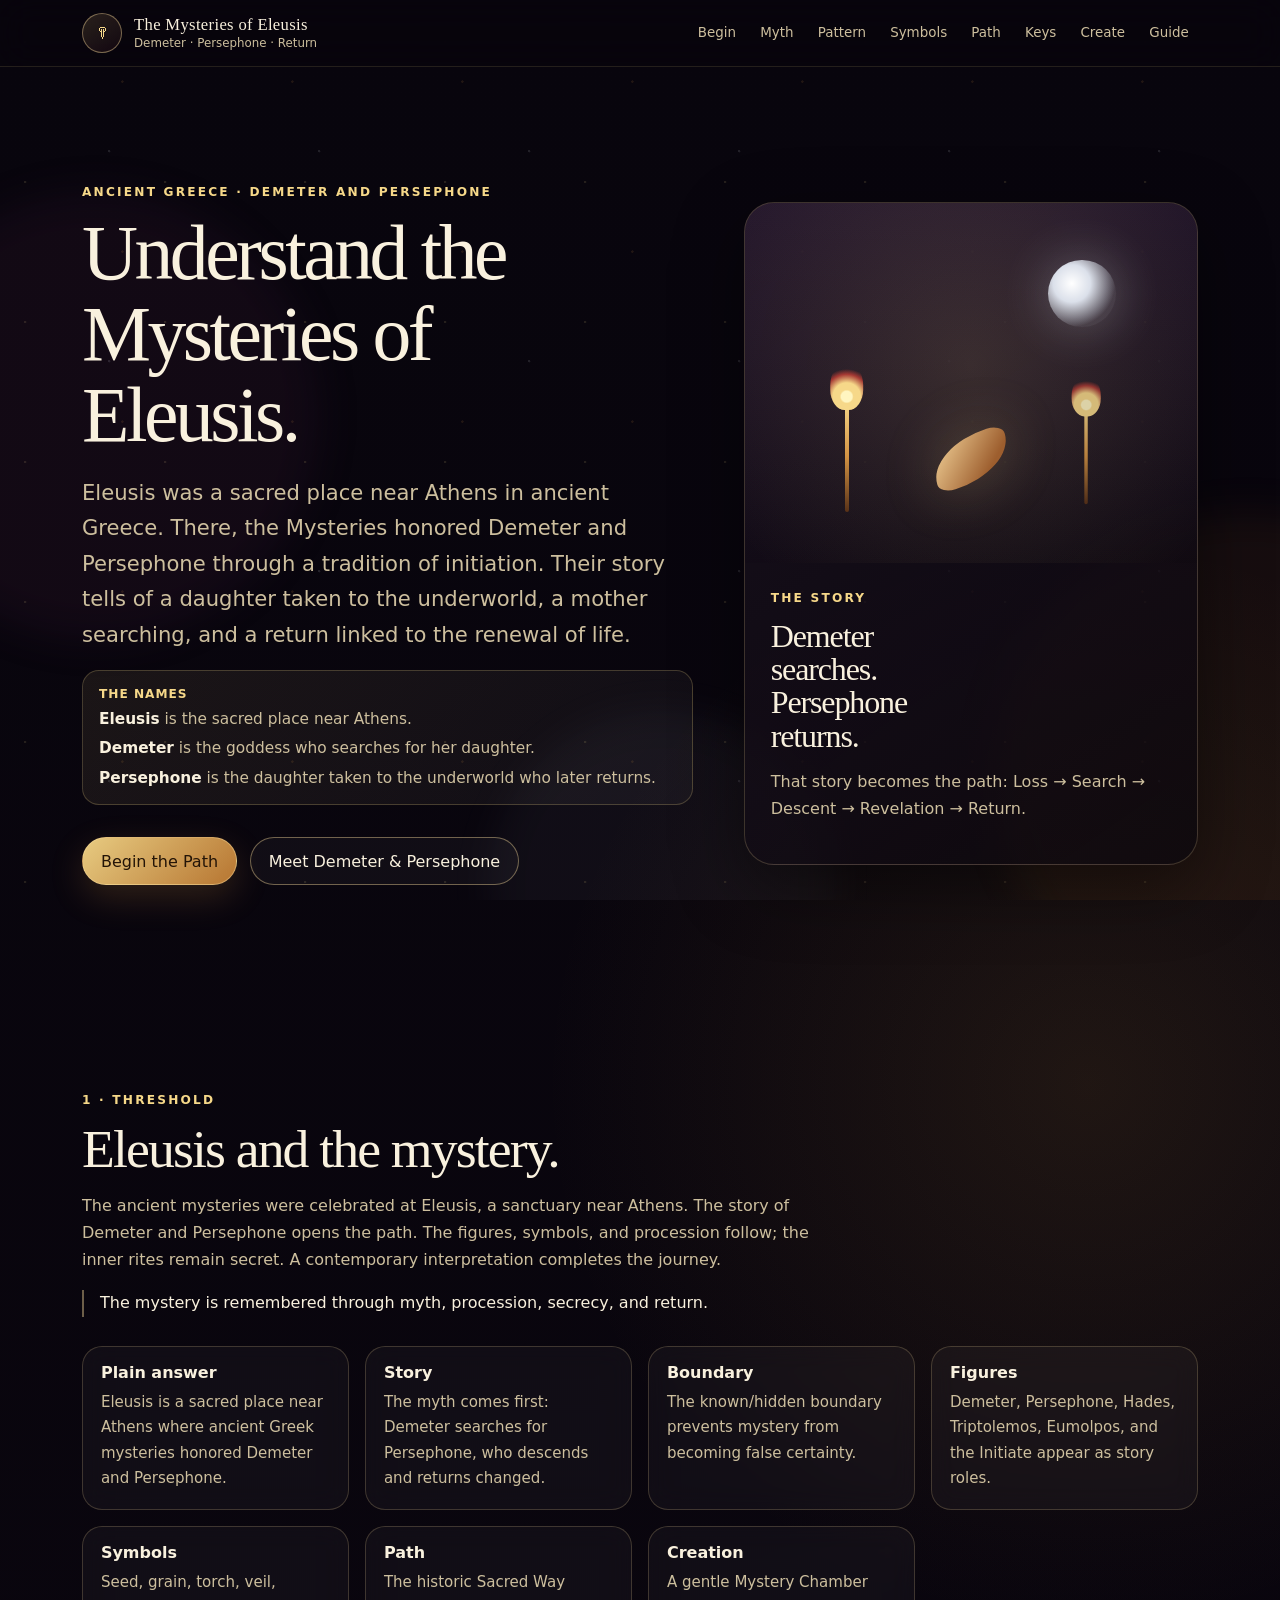
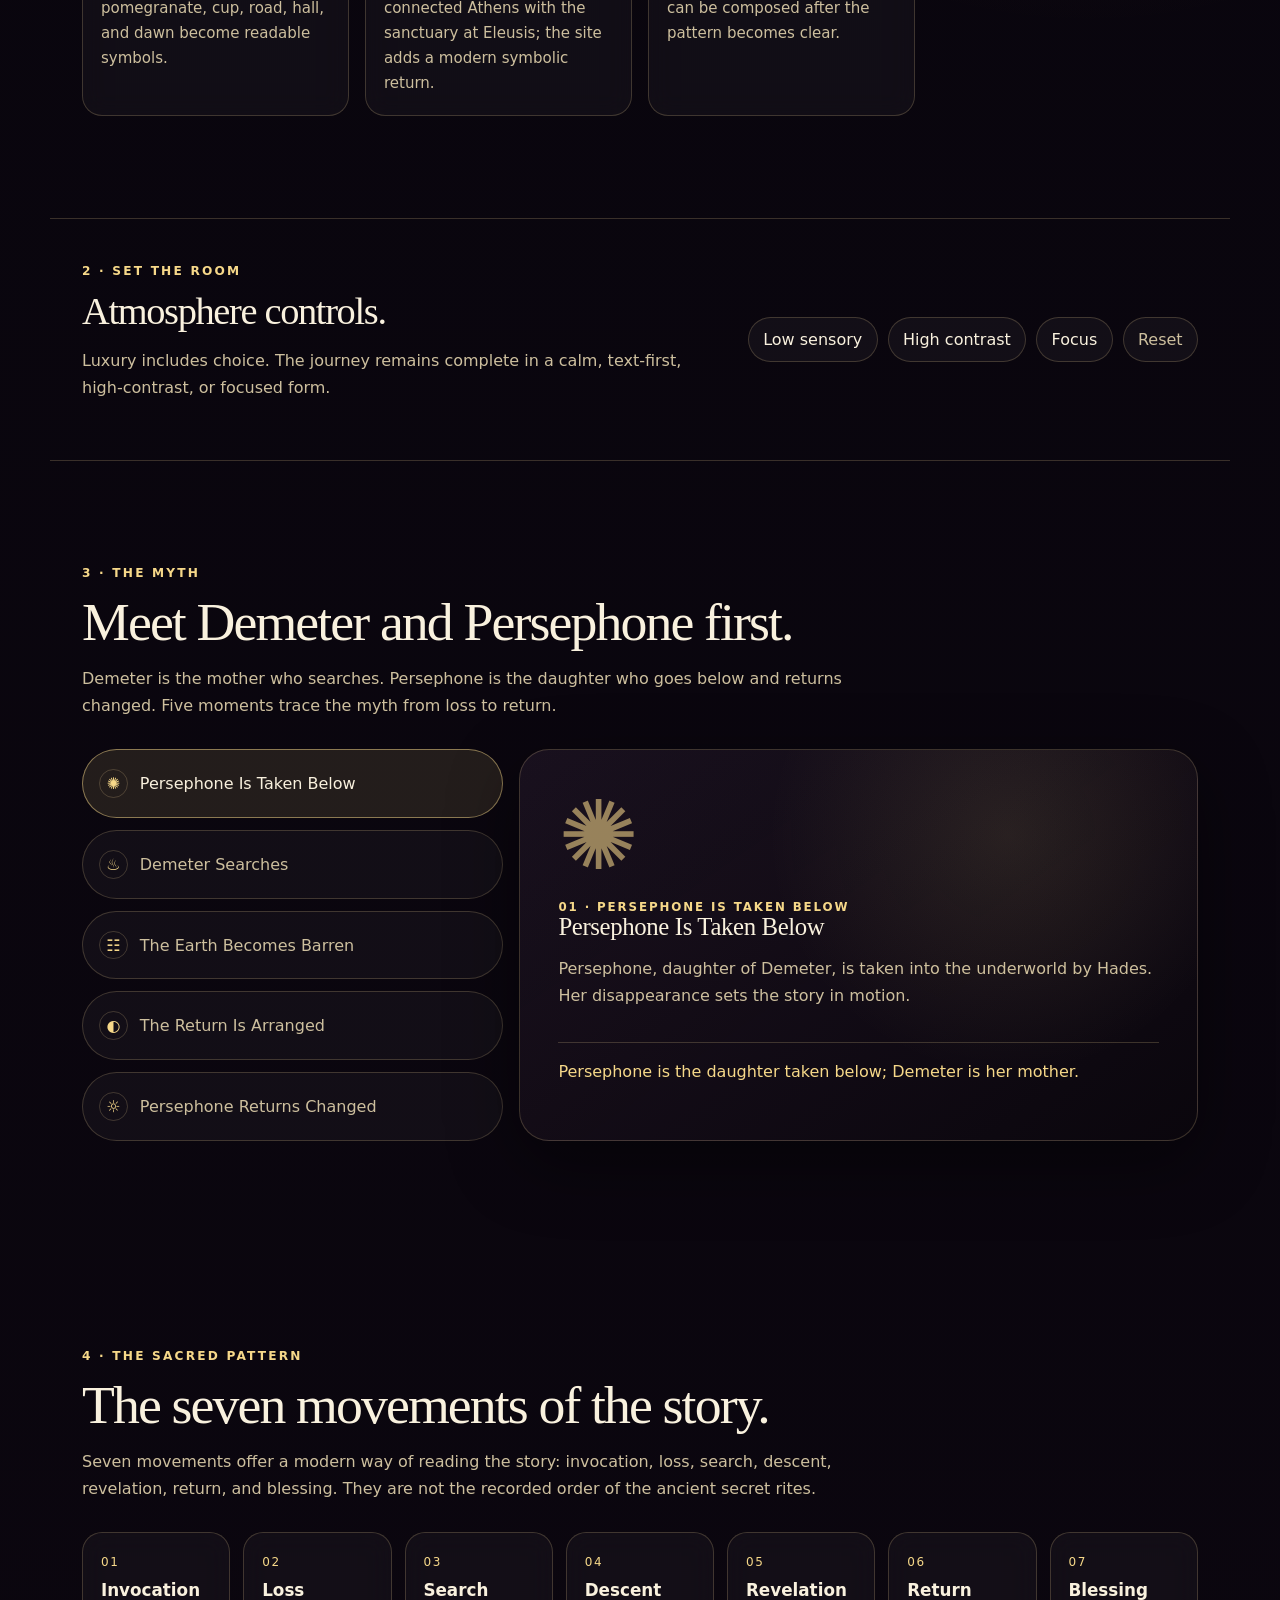
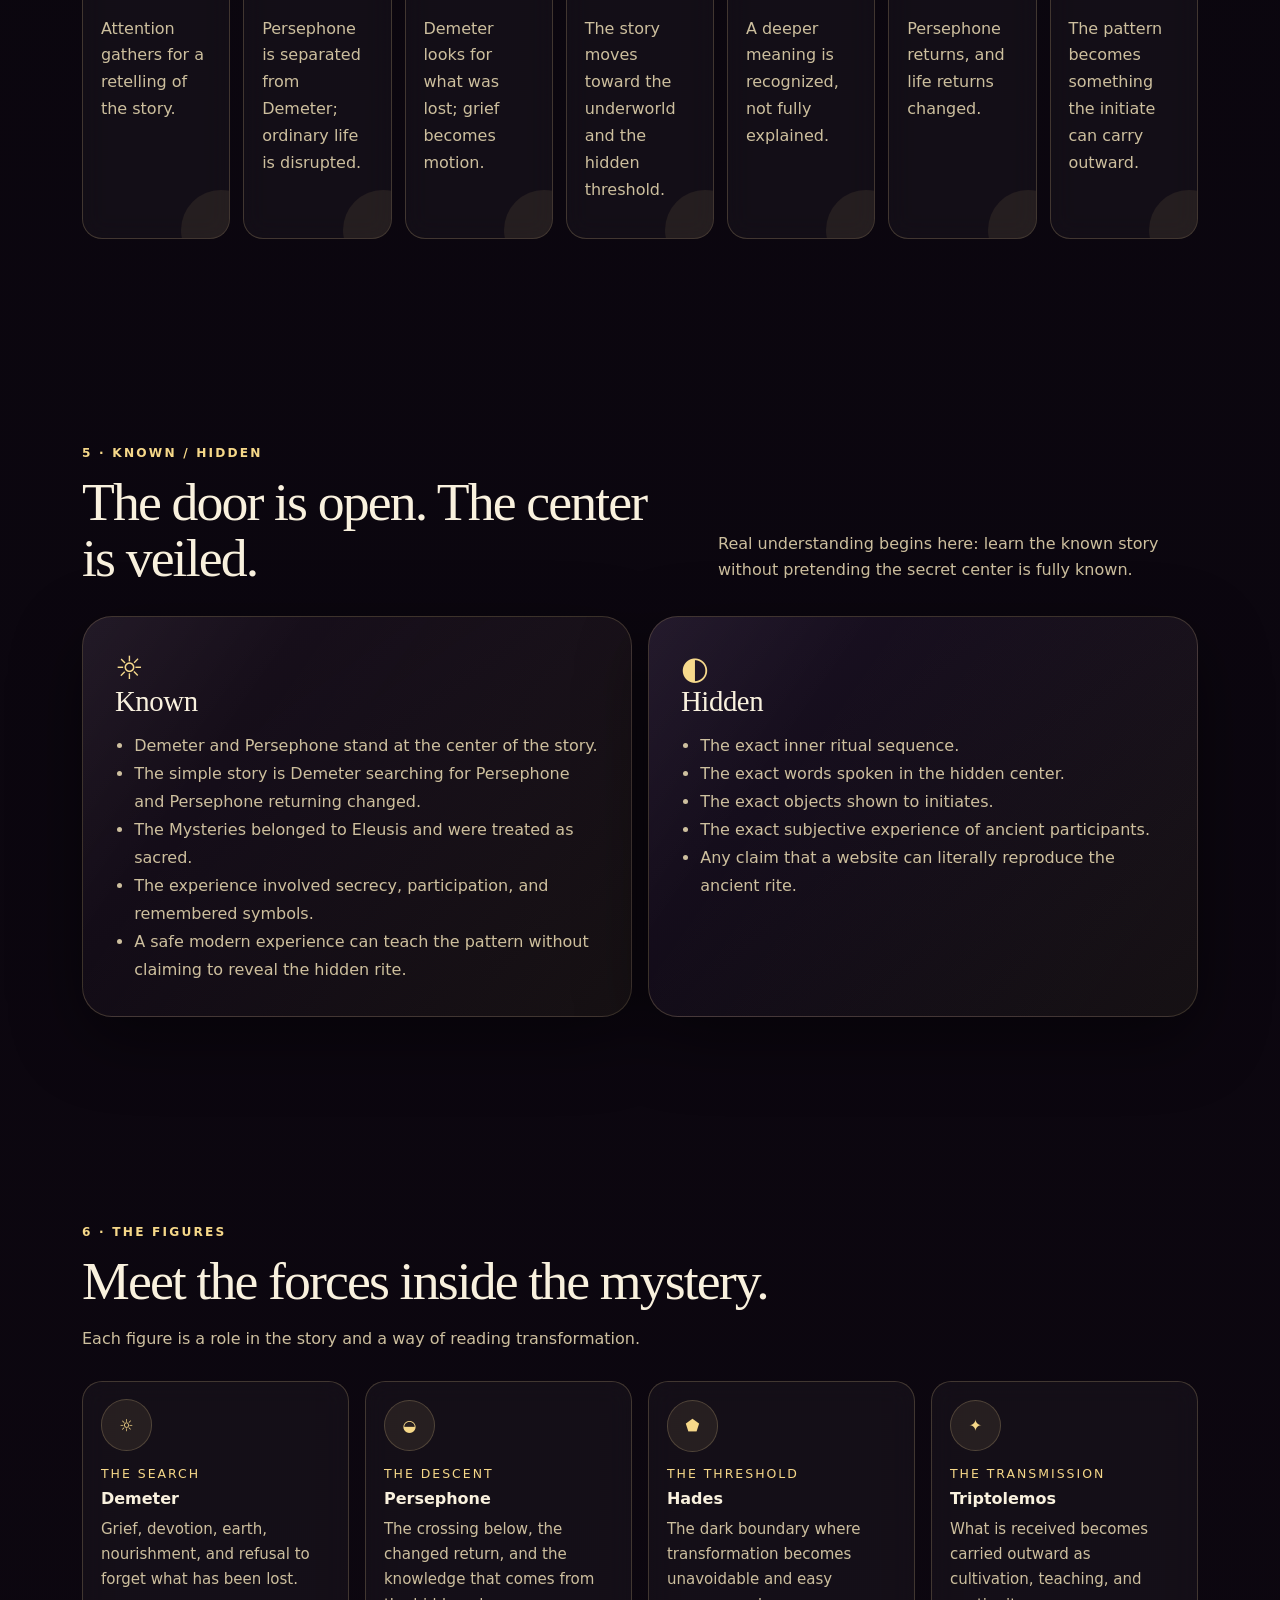
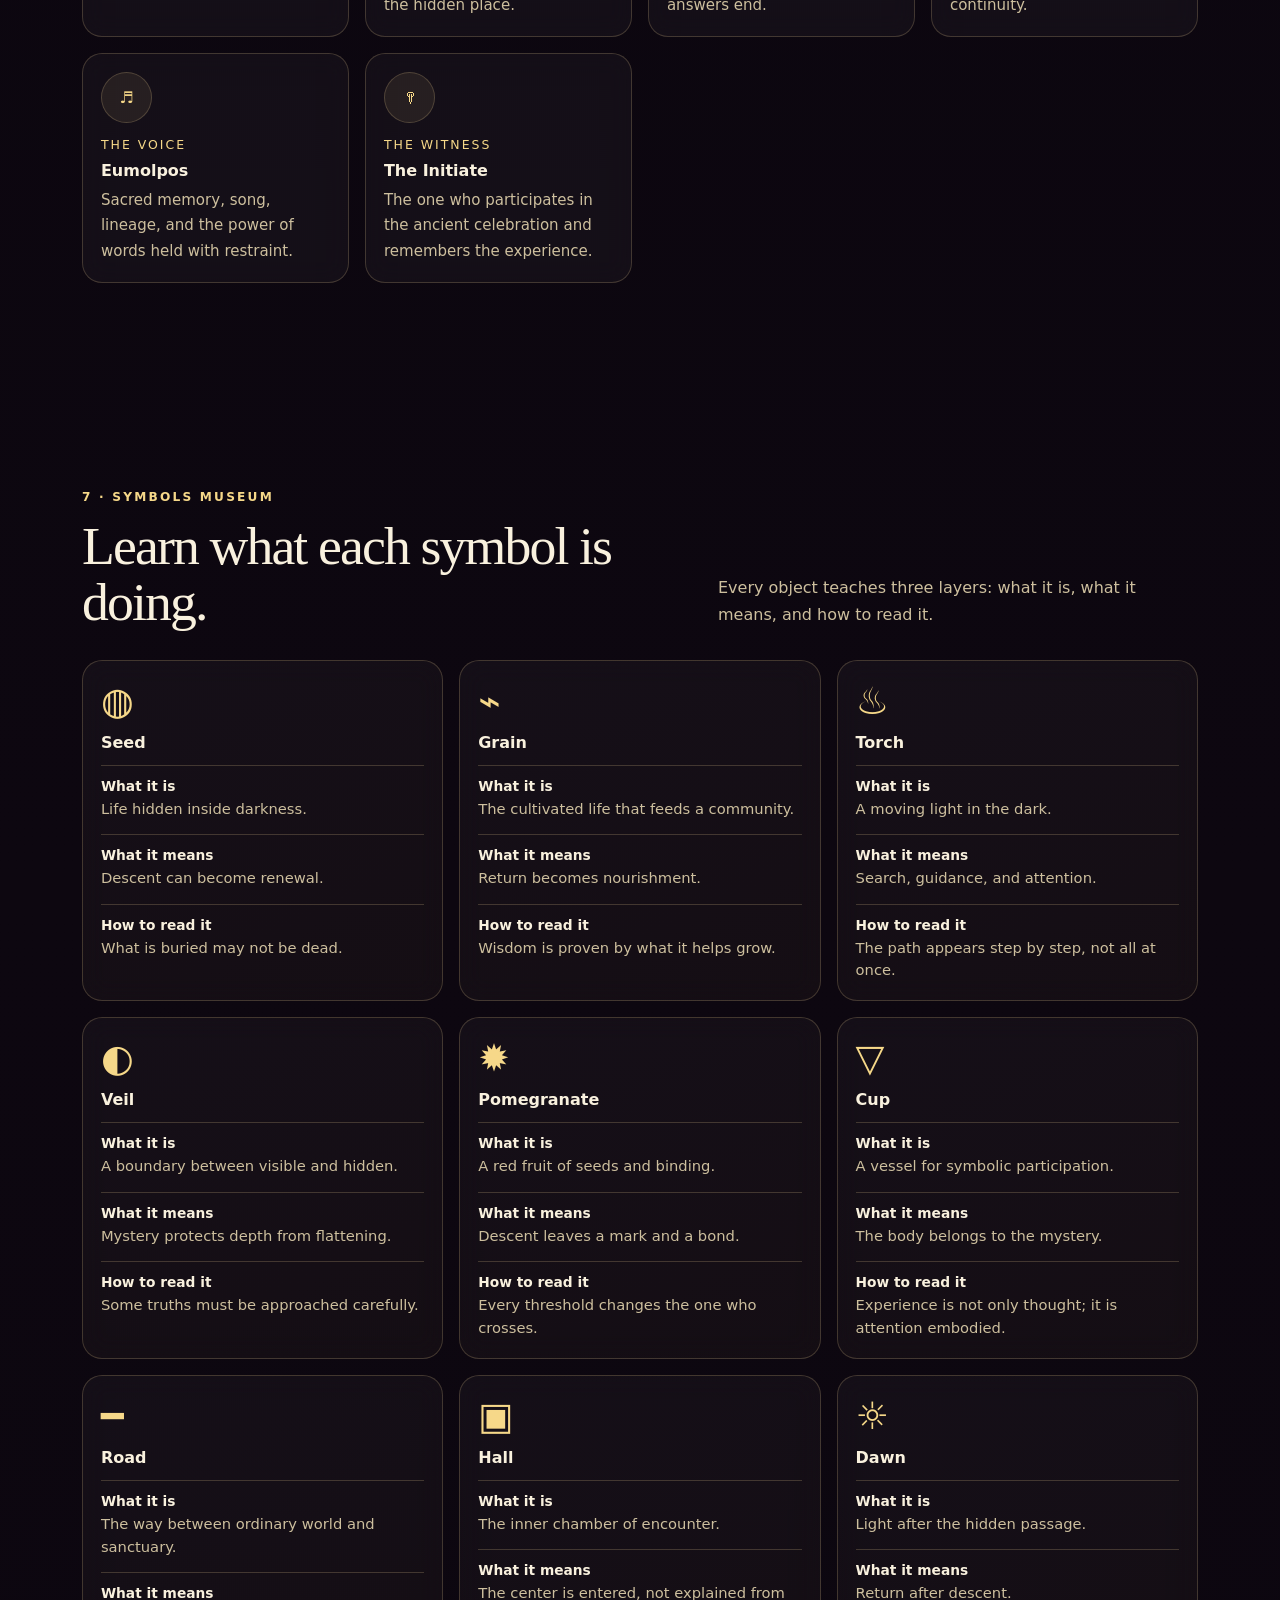
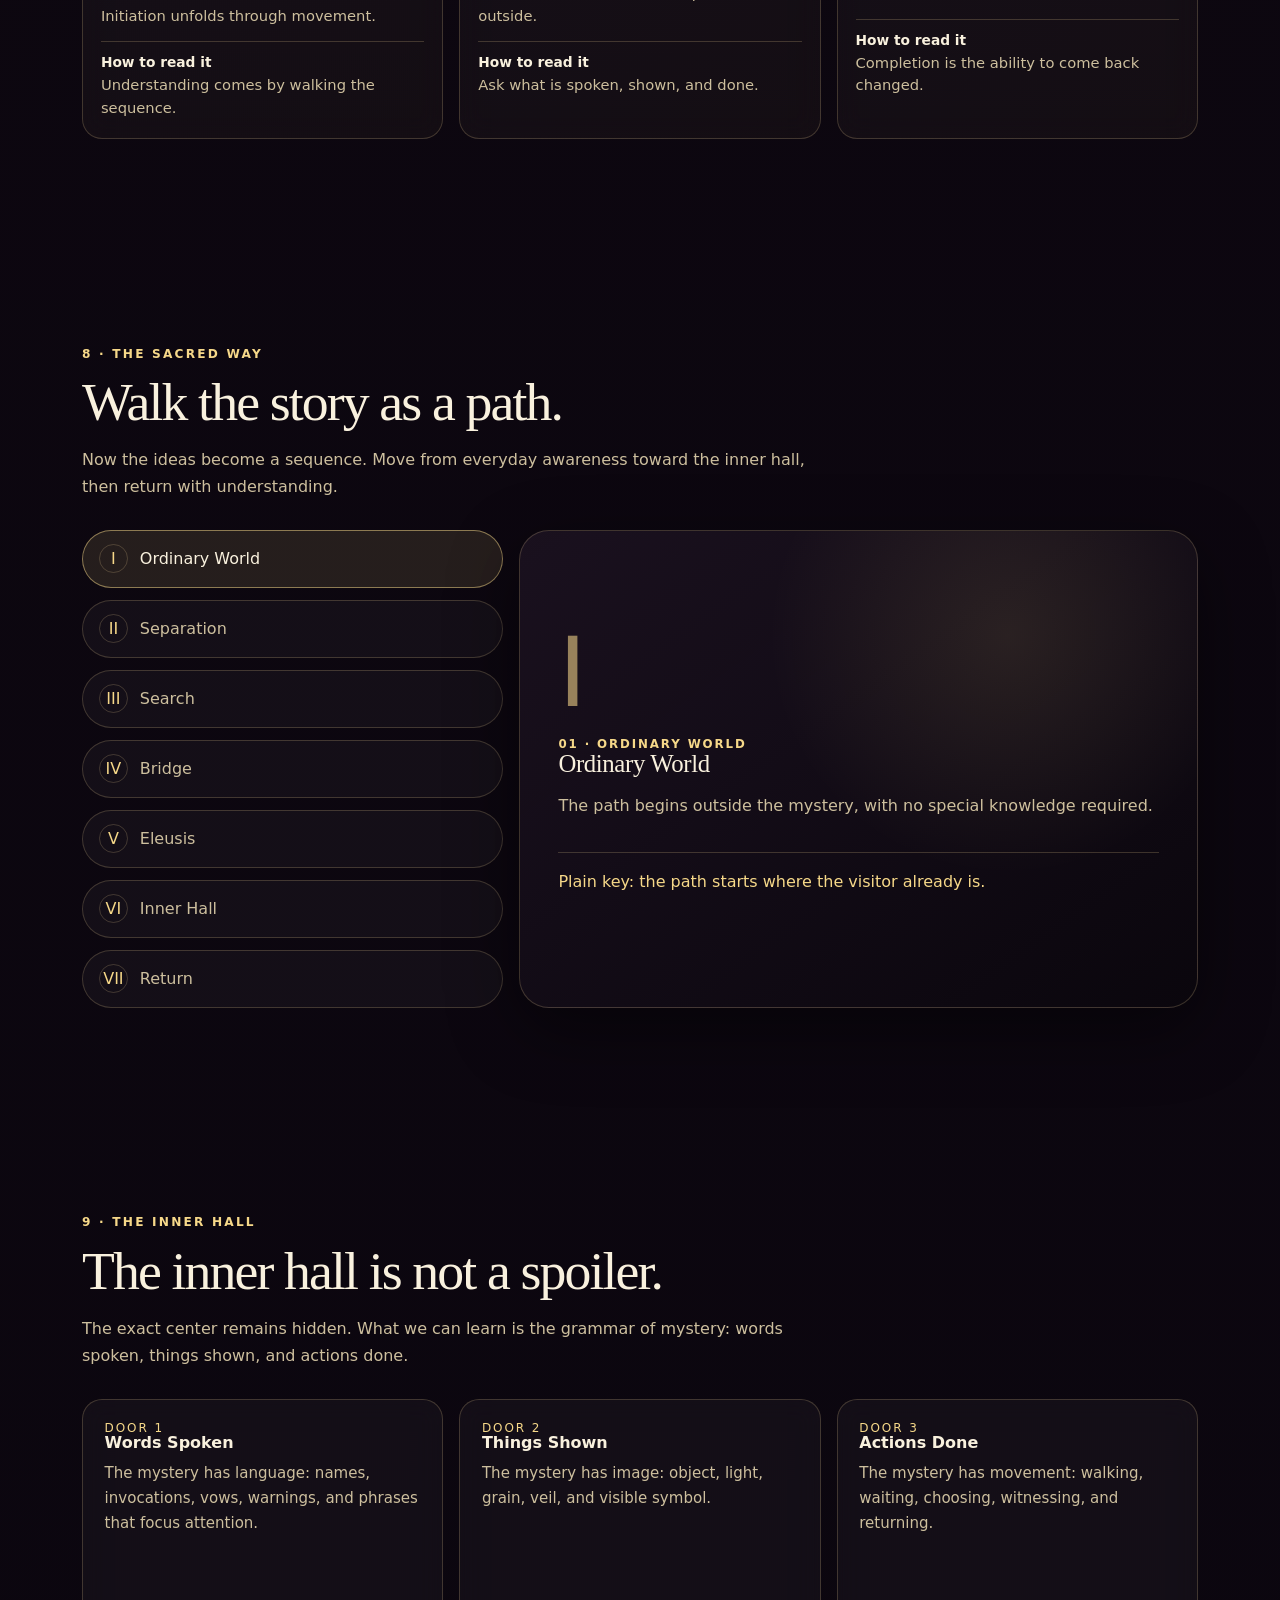
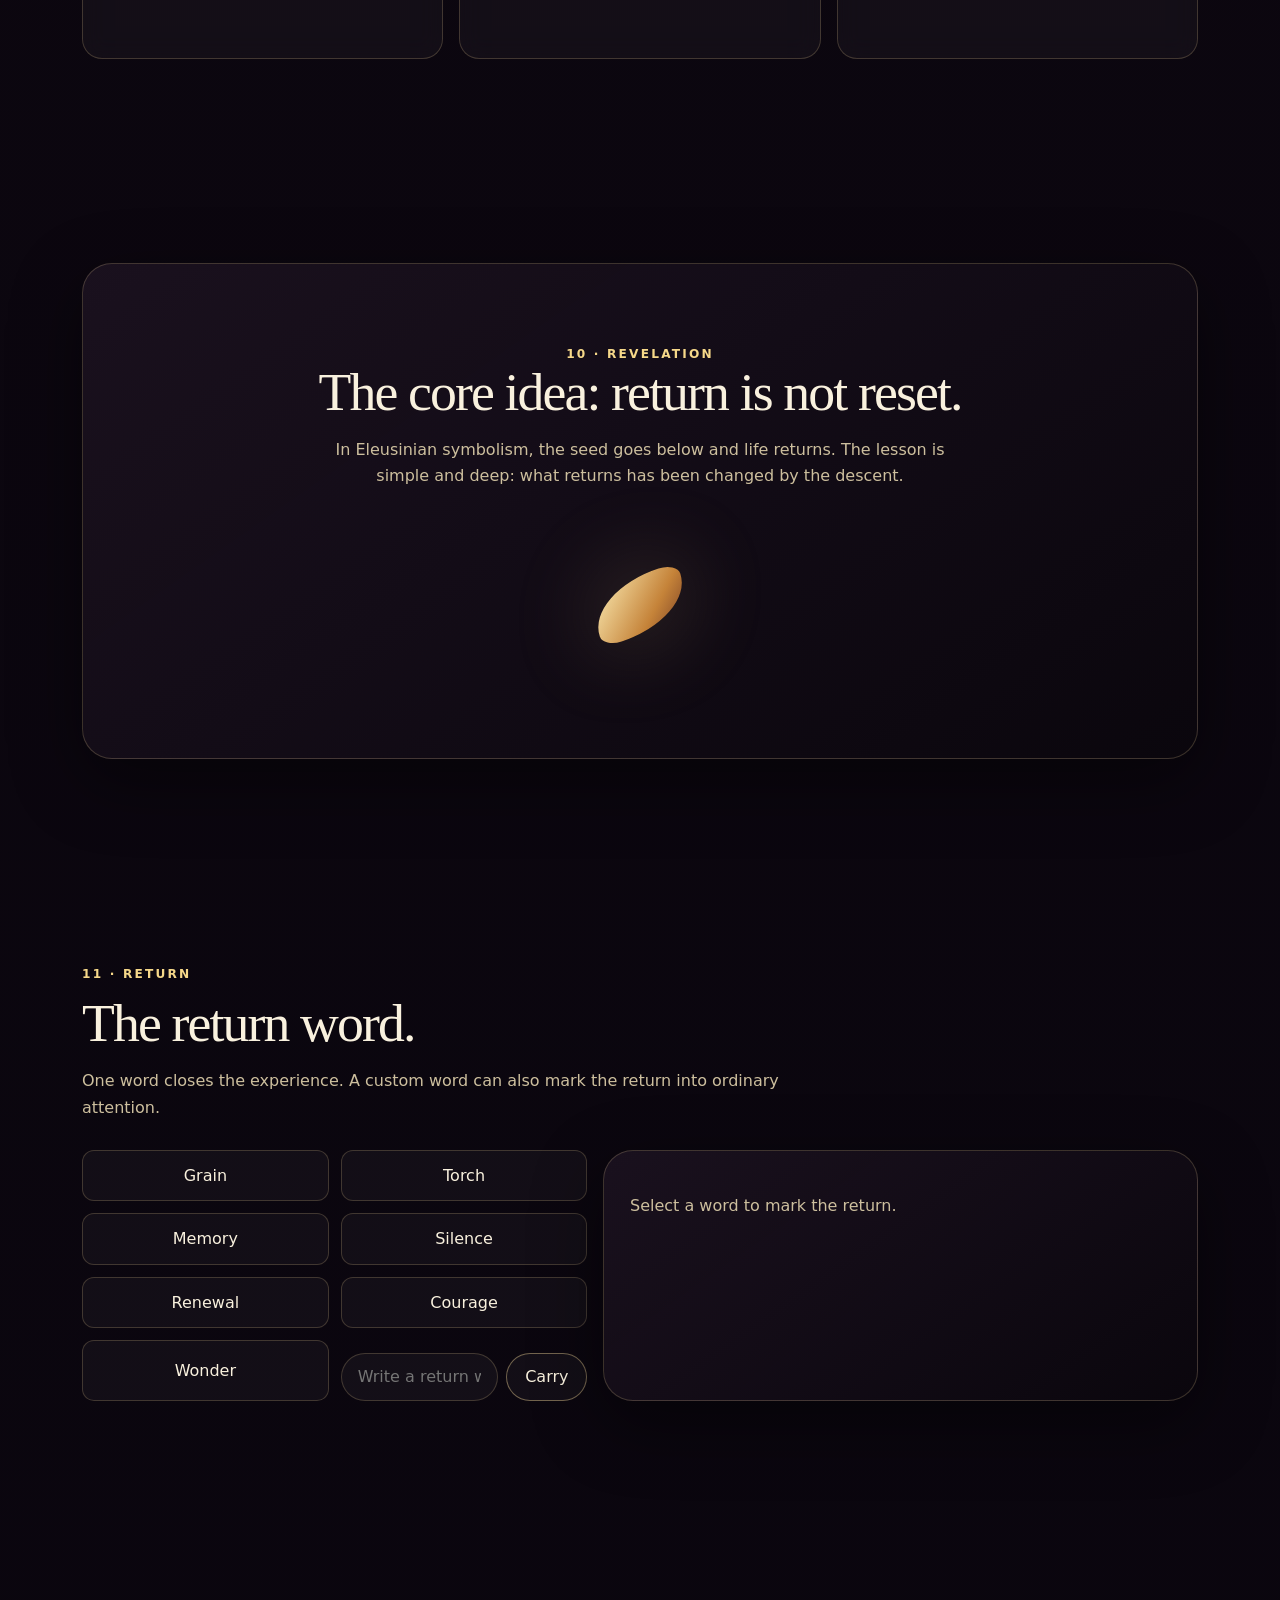
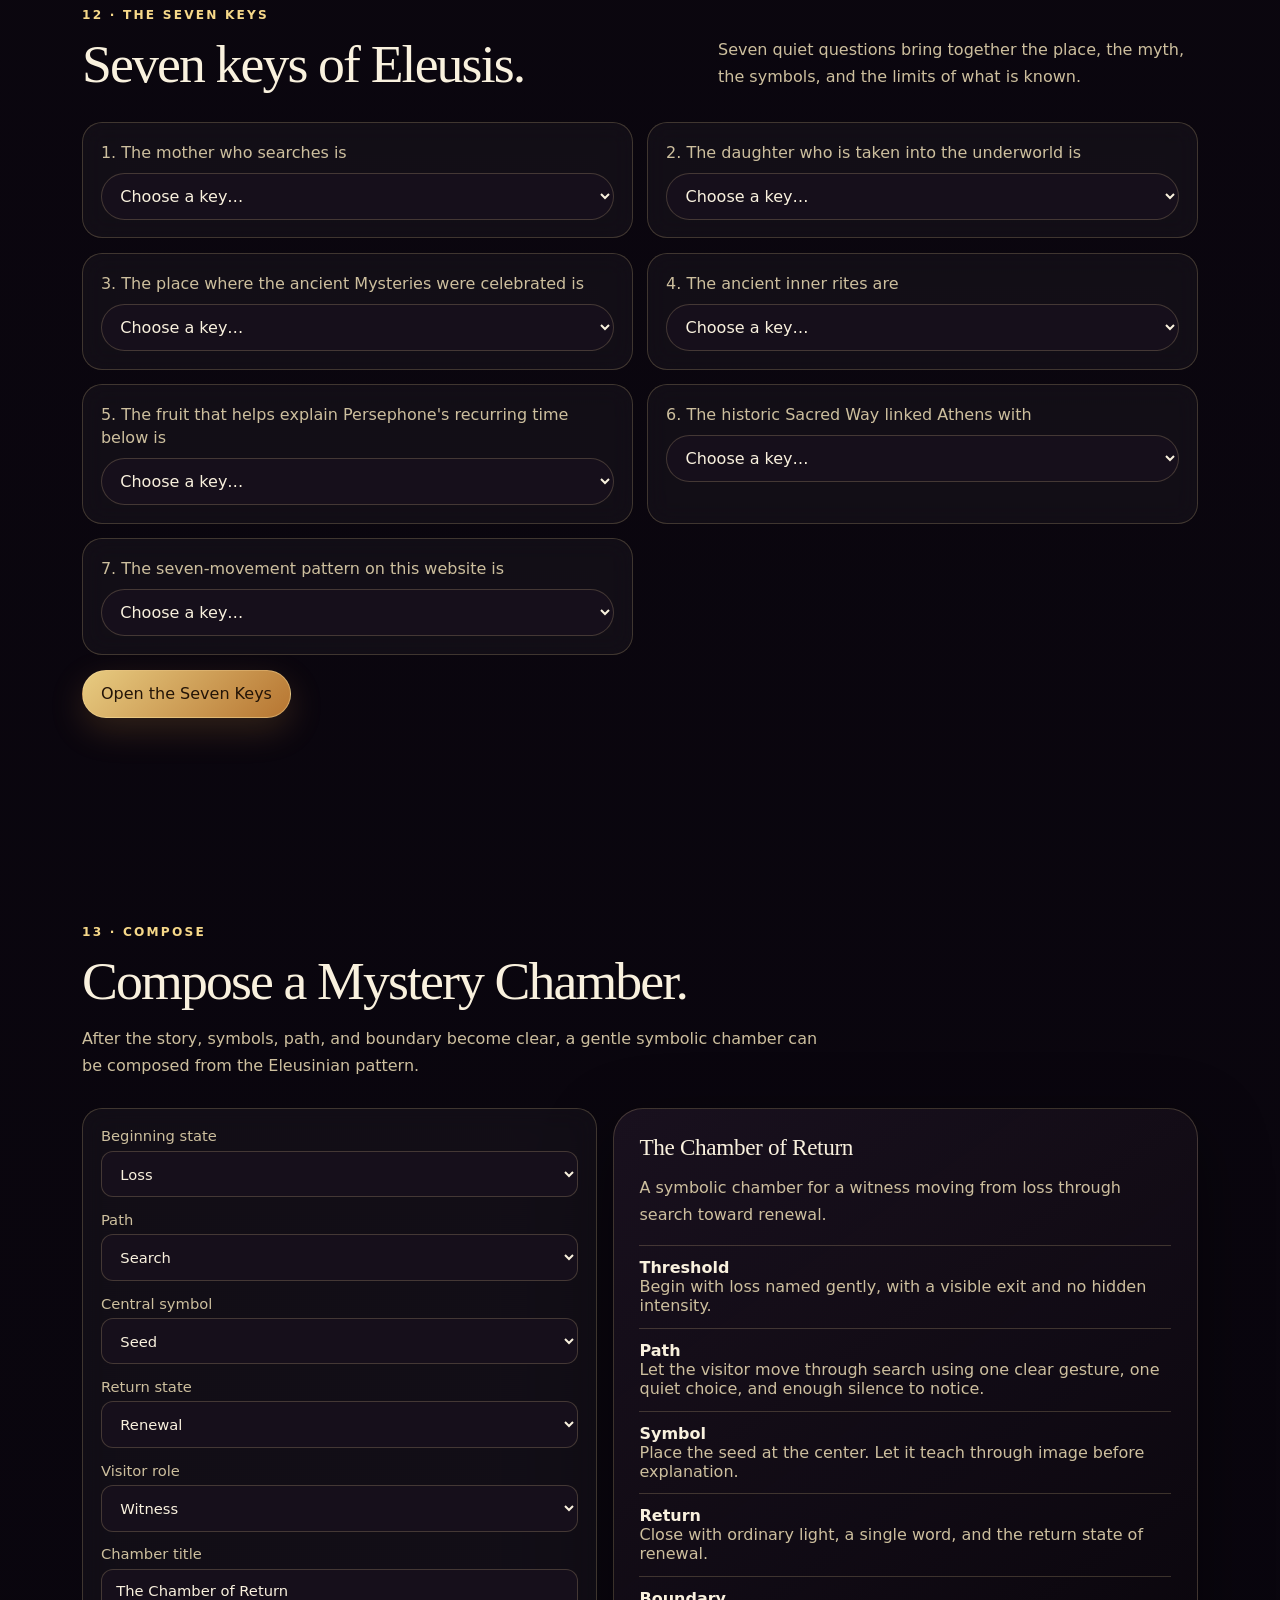
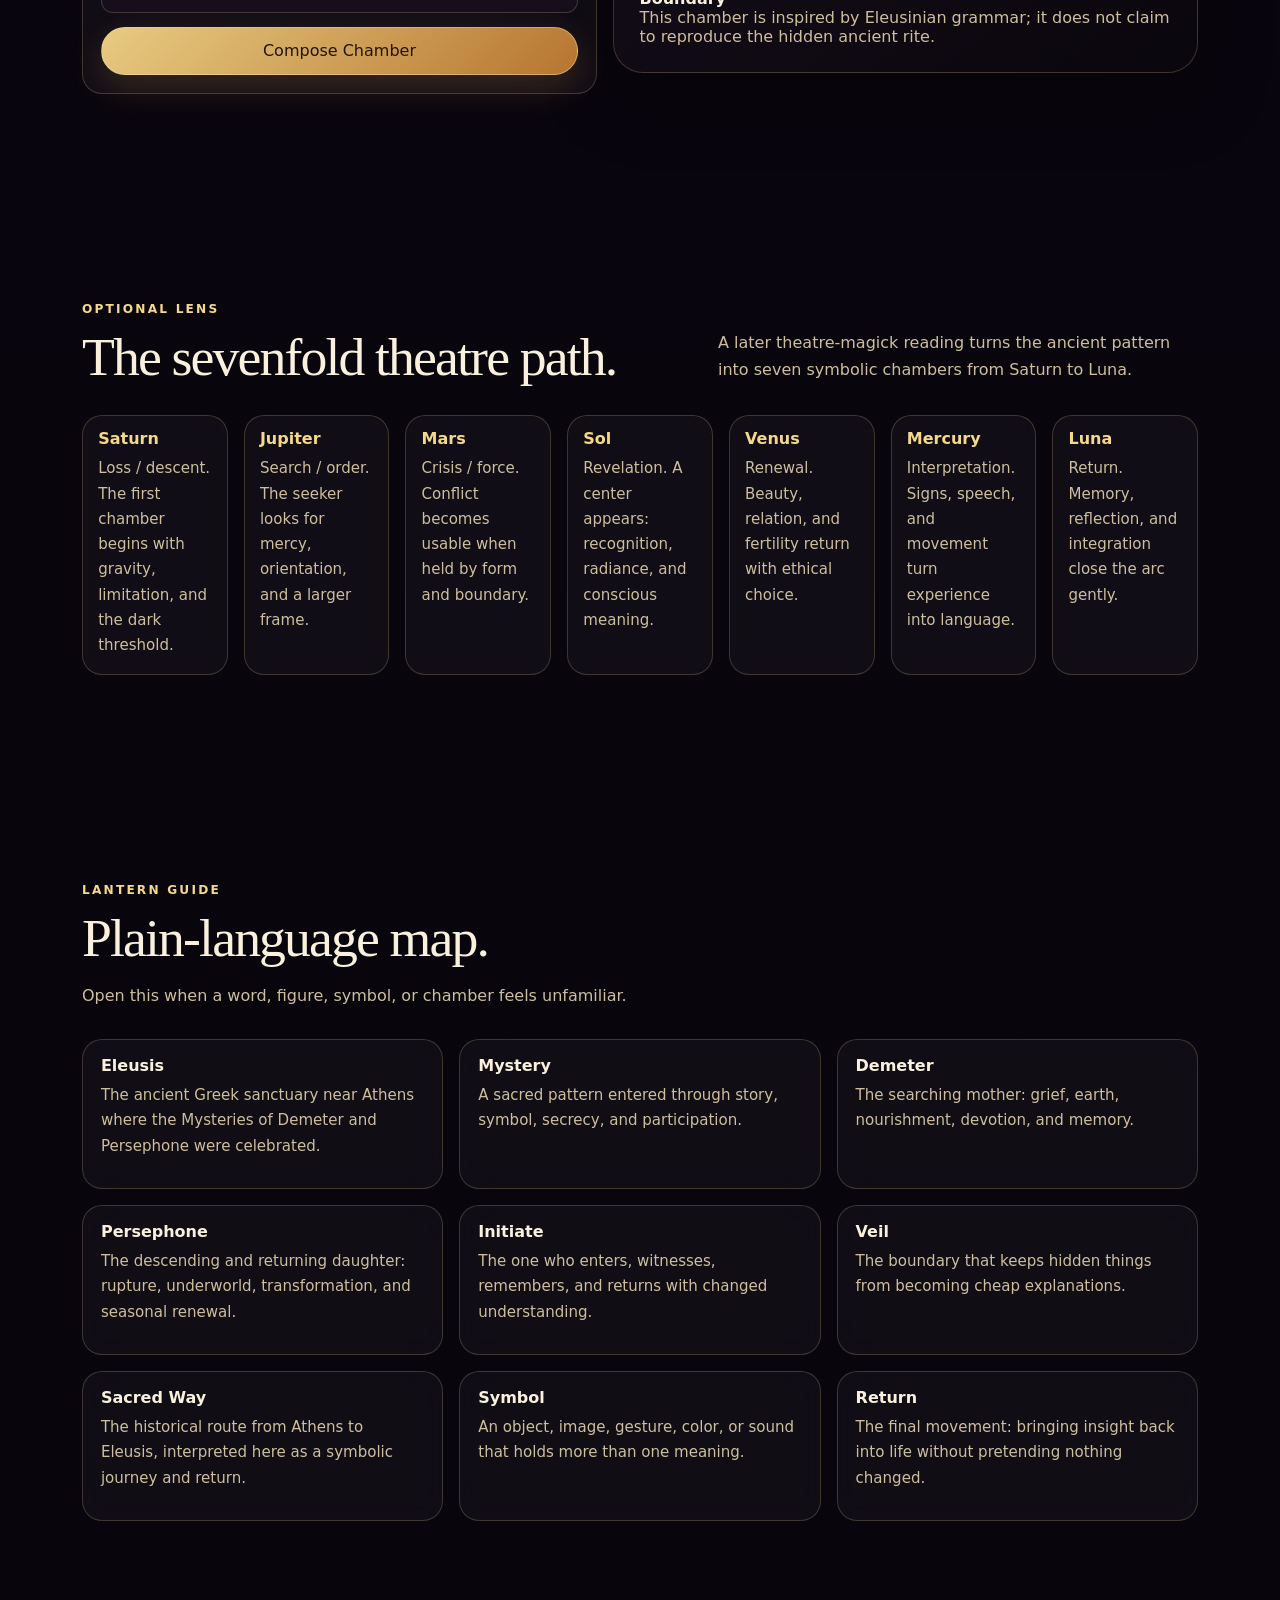
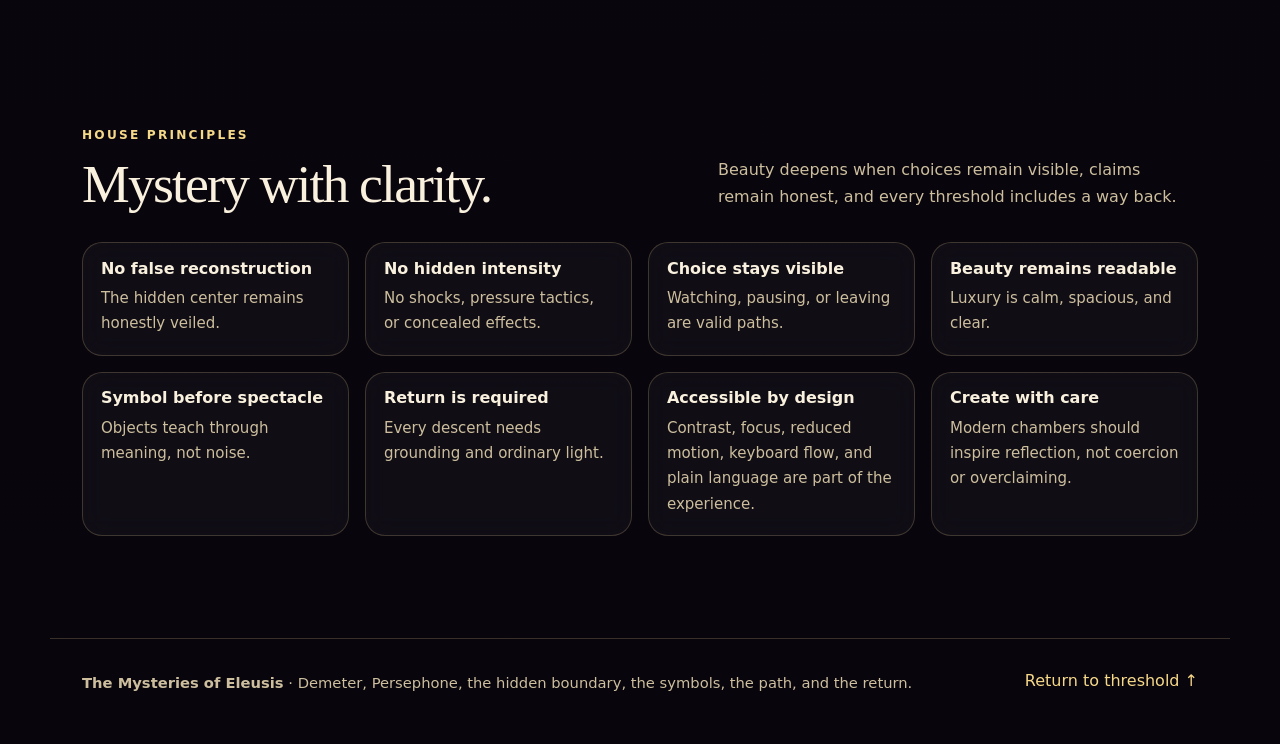
==== commit 6308126e: "Refine Eleusis accessible navigation and learning feedback" ====
--- a/index.html
+++ b/index.html
@@ -54,7 +54,9 @@
       <section class="section-shell noscript-summary" aria-labelledby="noscriptTitle">
         <p class="eyebrow">Plain Path</p>
         <h2 id="noscriptTitle">The mystery can still be read.</h2>
-        <p>The Ancient Eleusinian Mysteries center on Demeter, Persephone, loss, search, descent, revelation, and return. The exact inner rite remains hidden. This page uses interaction to guide the path, but the essential pattern is: Invocation → Loss → Search → Descent → Revelation → Return → Blessing.</p>
+        <p>Eleusis was an ancient Greek sanctuary near Athens. Its Mysteries honored the goddesses Demeter and Persephone.</p>
+        <p>Hades takes Persephone to the underworld. Demeter searches for her daughter, and the earth loses its fertility. Zeus sends Hermes to bring Persephone back. A pomegranate seed binds her to spend part of each year below; her reunion with Demeter is linked to renewal.</p>
+        <p>The Sacred Way led from Athens to Eleusis, where participants gathered for ceremonies whose inner details remain unknown. The seven movements presented here are a modern interpretation, not the lost ancient ritual.</p>
       </section>
     </noscript>
     <section class="hero section-shell" aria-labelledby="heroTitle">
--- a/styles.css
+++ b/styles.css
@@ -284,6 +284,11 @@
   .nav-toggle { display: inline-flex; }
   .nav-links { position: absolute; right: 1rem; top: calc(100% + .5rem); flex-direction: column; align-items: stretch; width: min(260px, calc(100vw - 2rem)); background: rgba(13, 8, 18, .96); border: 1px solid var(--line); border-radius: 1rem; padding: .5rem; box-shadow: var(--shadow); display: none; }
   .nav-links.open { display: flex; }
+  /* With scripts unavailable, show the links directly instead of an inert menu. */
+  html:not(.js-ready) .nav { flex-wrap: wrap; }
+  html:not(.js-ready) .nav-toggle { display: none; }
+  html:not(.js-ready) .nav-links { display: flex; position: static; width: 100%; flex-direction: row; flex-wrap: wrap; gap: .15rem; padding: 0; border: 0; box-shadow: none; background: transparent; }
+  html:not(.js-ready) .nav-links a { padding: .4rem .5rem; }
   .nav-links a { padding: .78rem .9rem; }
   .orientation-grid, .figure-grid, .principle-grid { grid-template-columns: repeat(2, 1fr); }
   .symbol-museum, .door-grid, .guide-grid { grid-template-columns: repeat(2, 1fr); }
@@ -309,6 +314,10 @@
 /* v1.6 learning-path refinements */
 .becoming-line { color: var(--text); border-left: 2px solid var(--line-strong); padding-left: 1rem; margin-top: 1rem; }
 .noscript-summary { border-bottom: 1px solid var(--line); }
+.key-feedback { color: var(--muted); padding-left: 1.25rem; line-height: 1.65; }
+.key-feedback li + li { margin-top: .55rem; }
+.key-feedback strong { color: var(--text); }
+.key-feedback a { color: var(--gold); text-underline-offset: .2em; }
 @media (min-width: 981px) { .nav-links a { padding-inline: .58rem; font-size: .84rem; } }
 .key-row select:invalid, .builder-form select:invalid { color: var(--soft); }
 
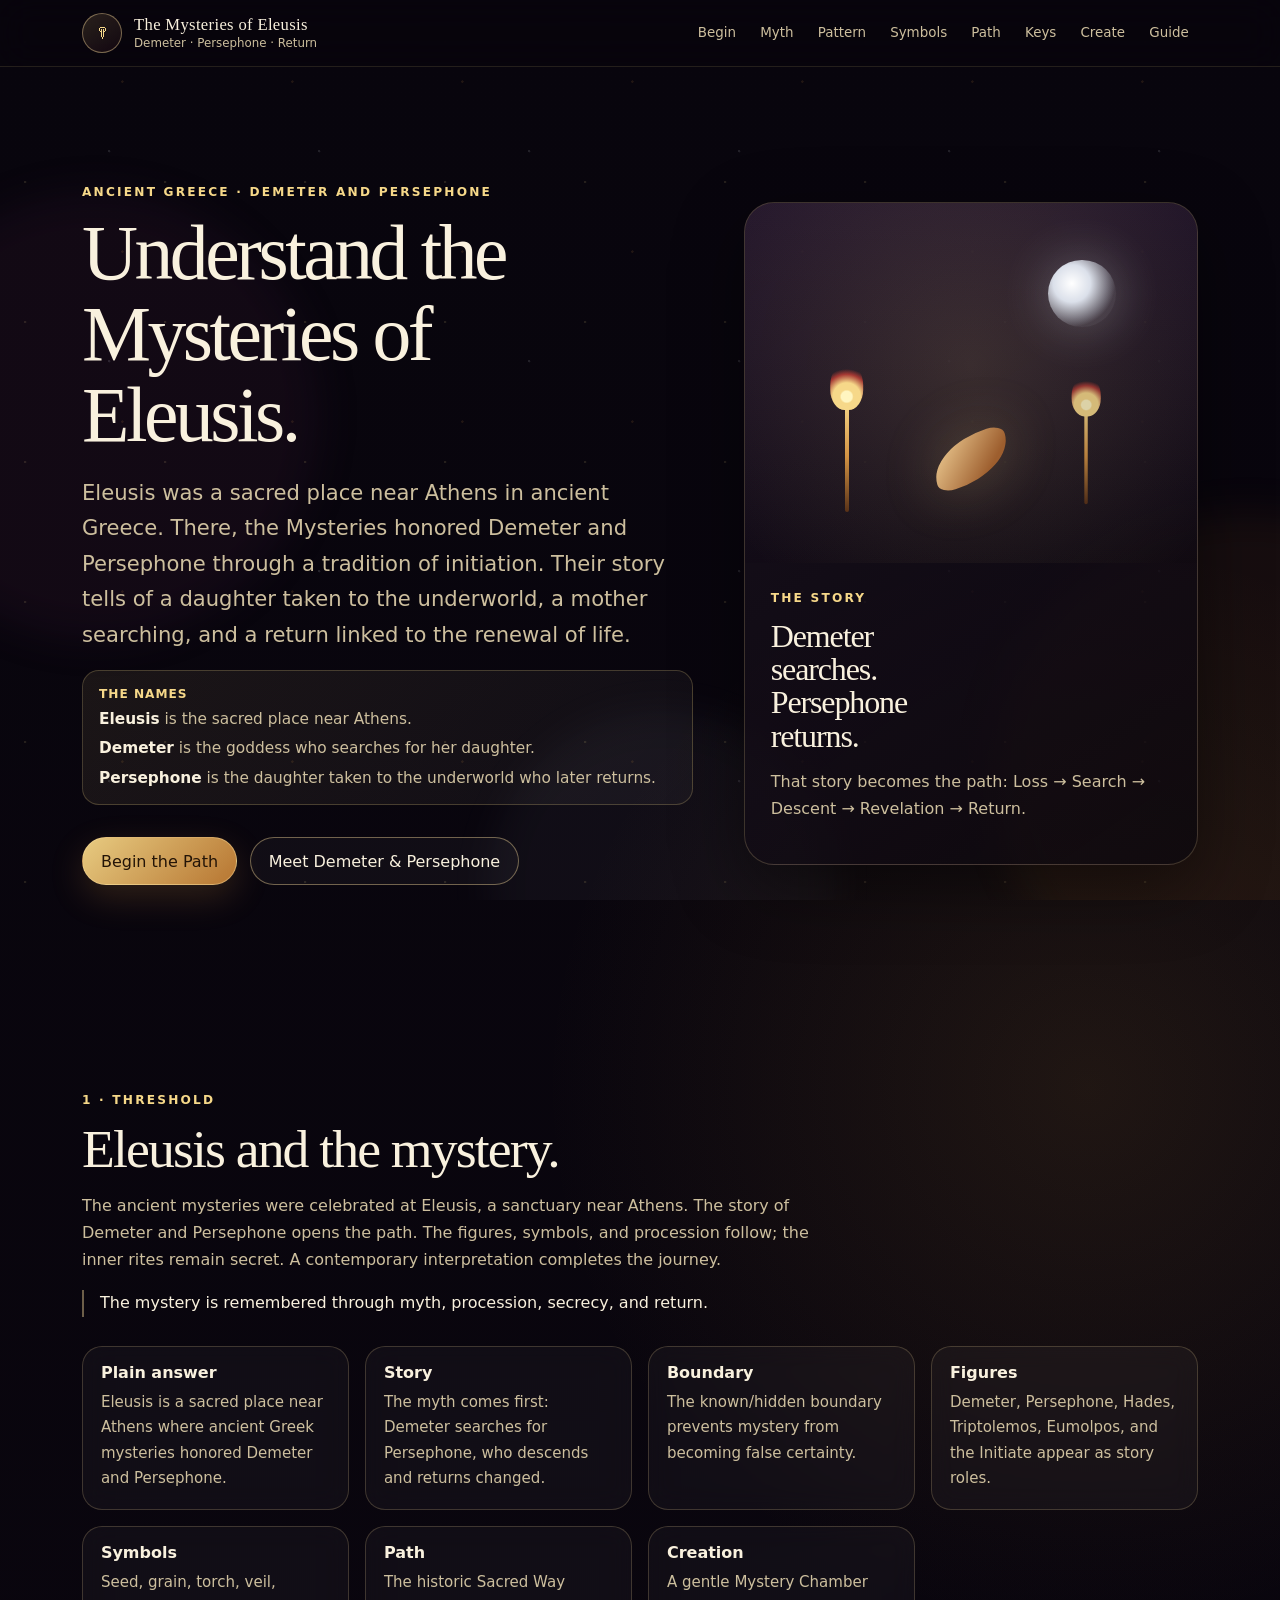
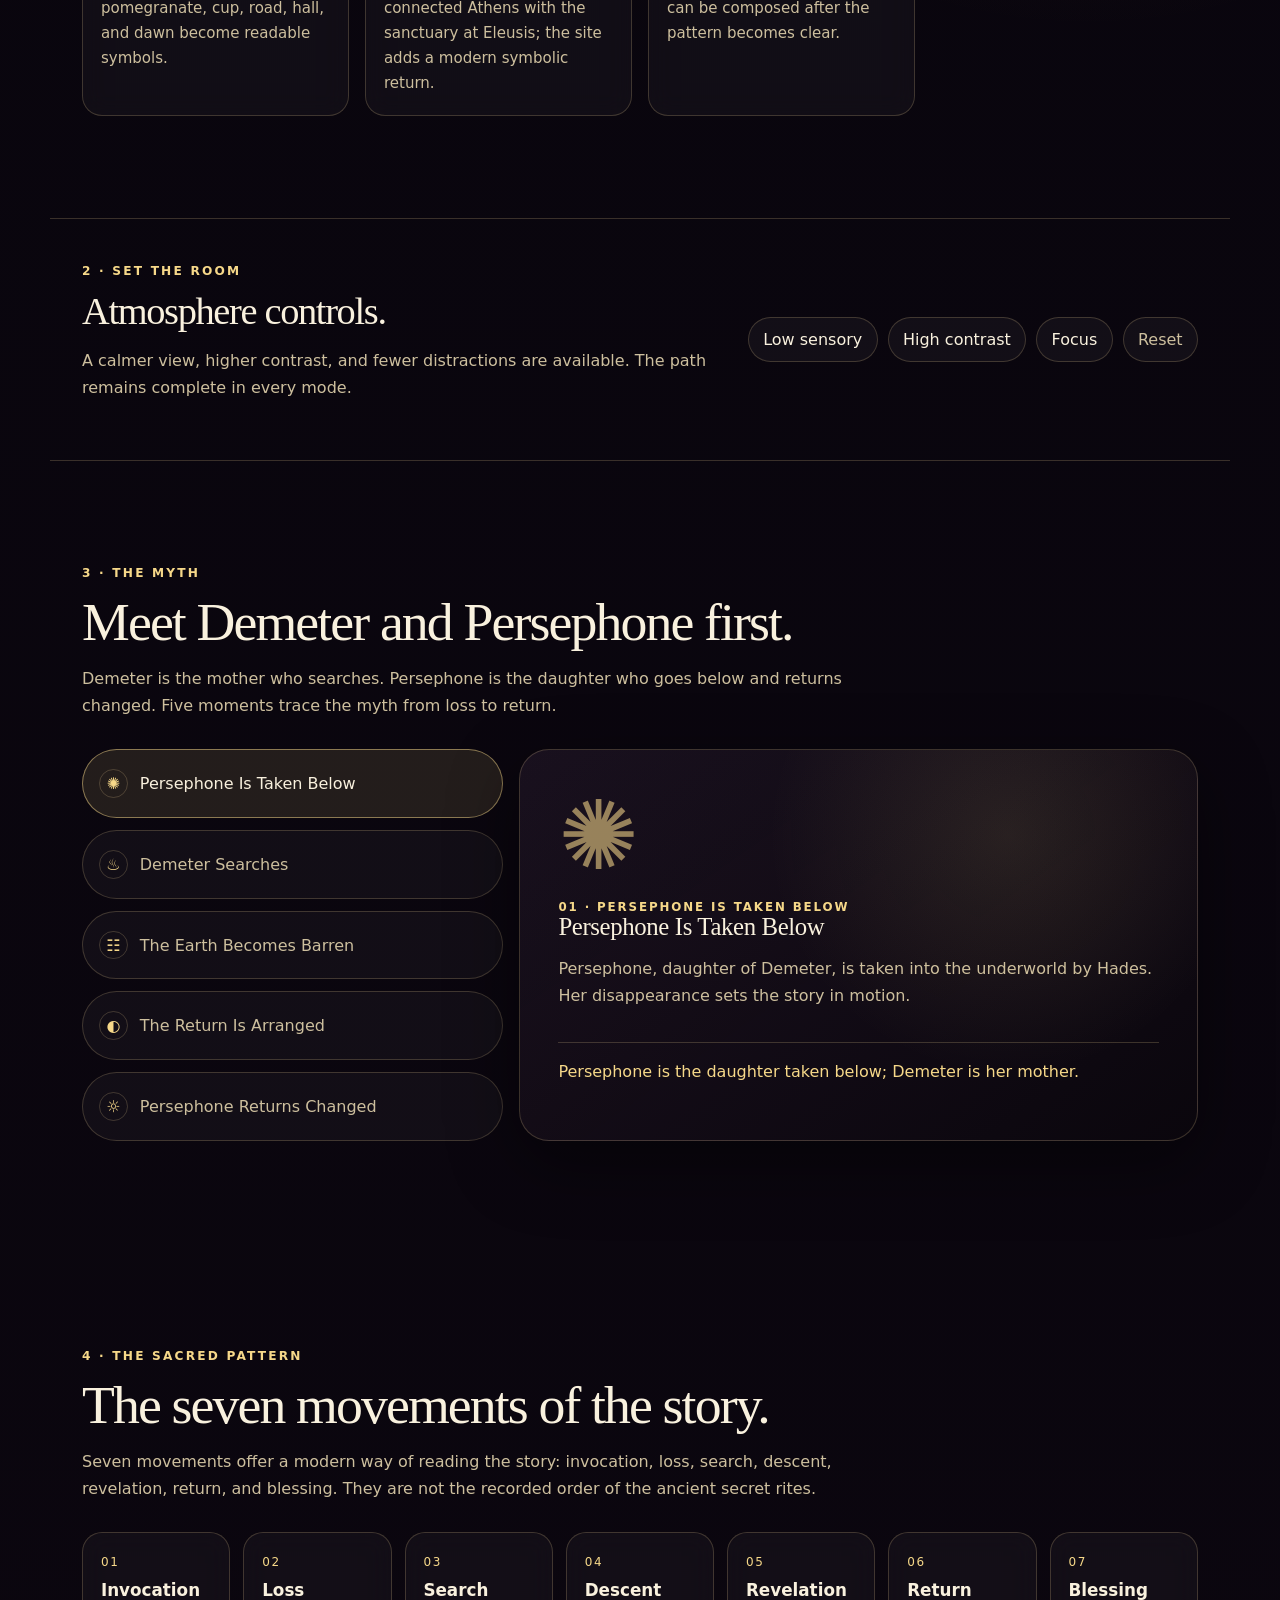
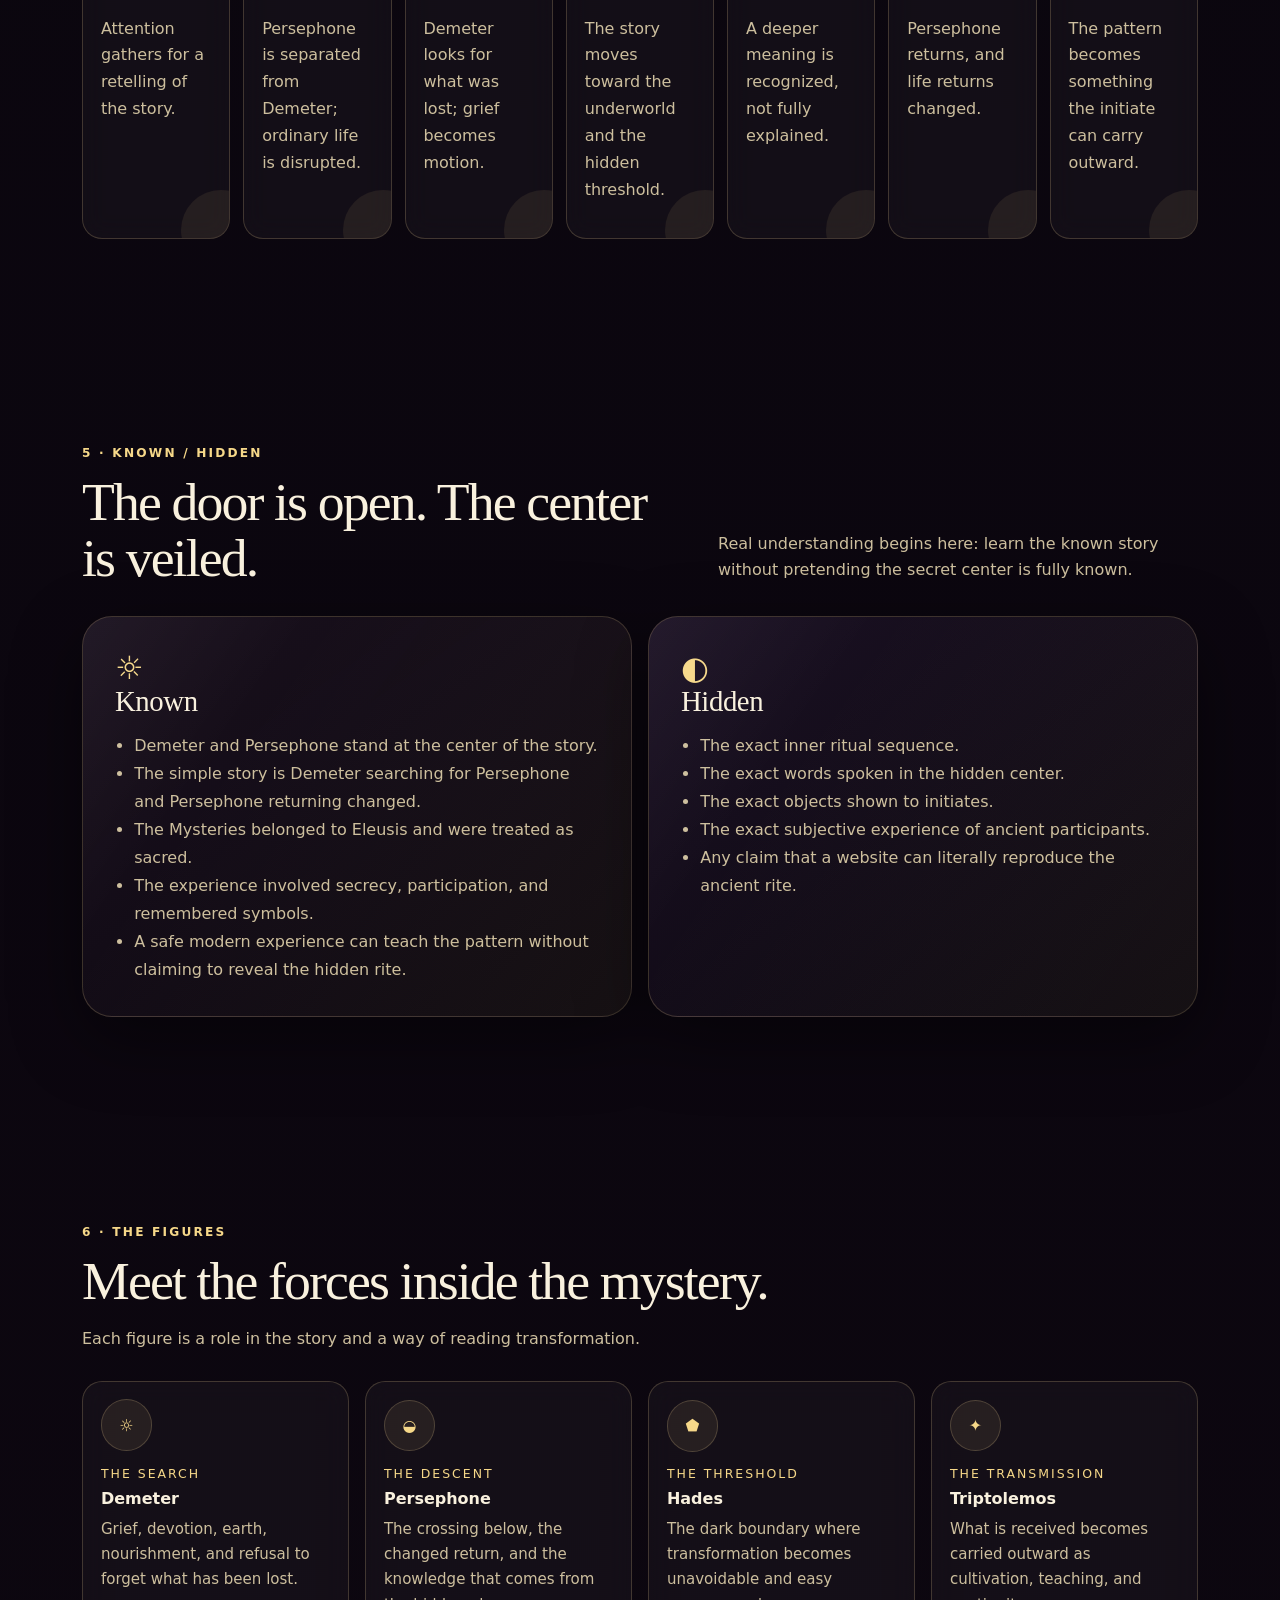
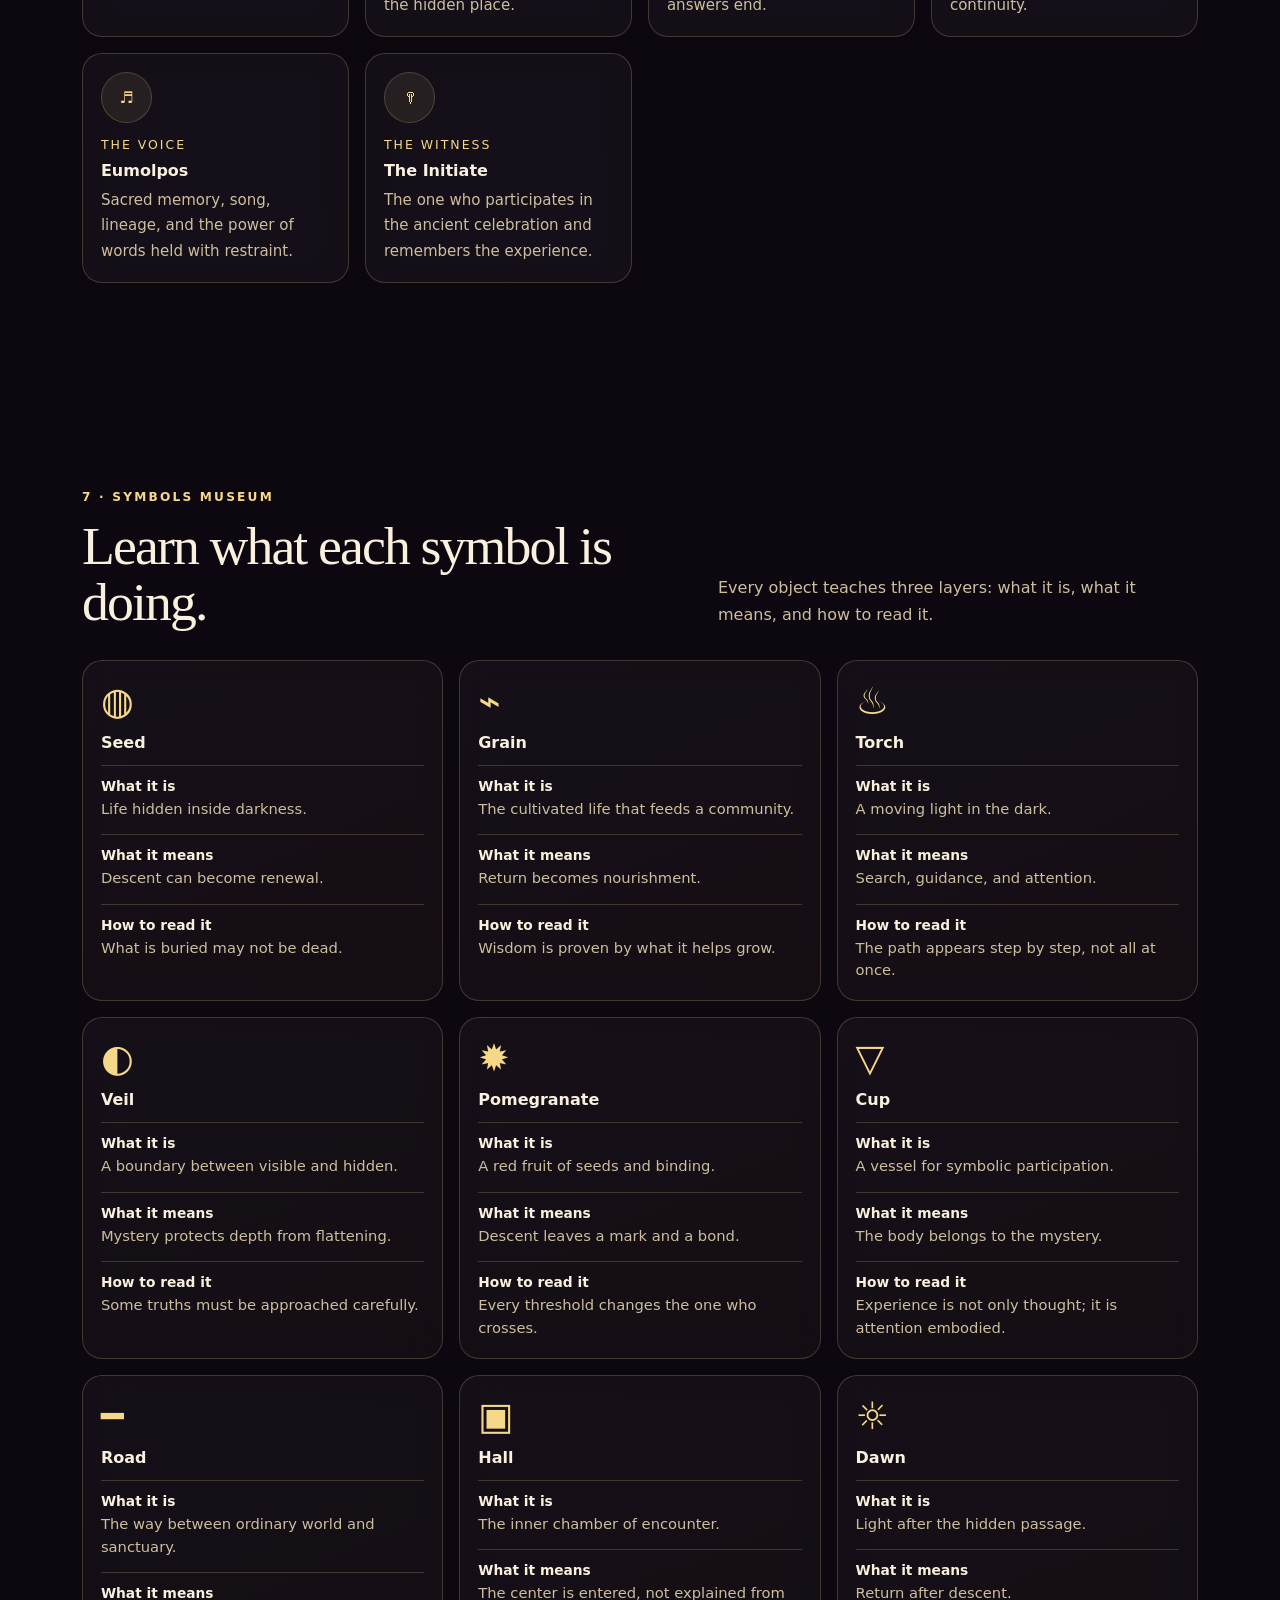
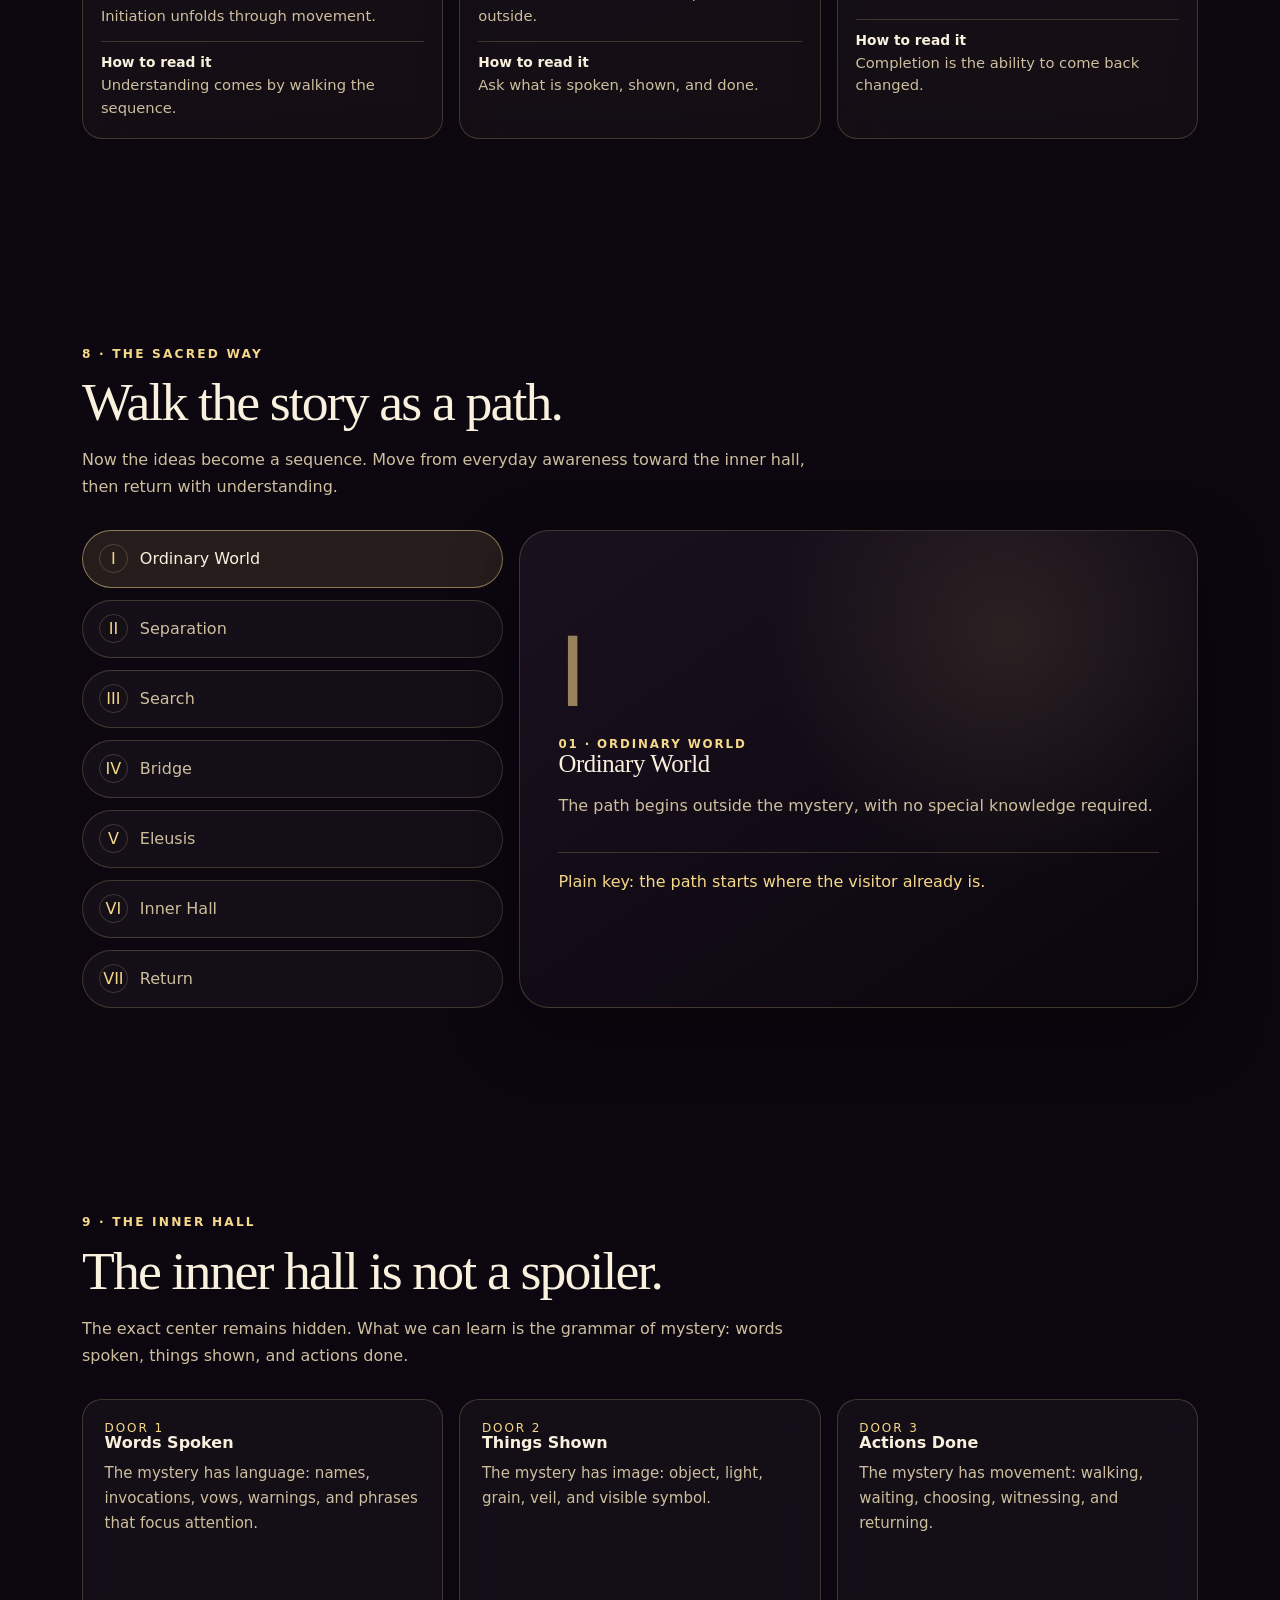
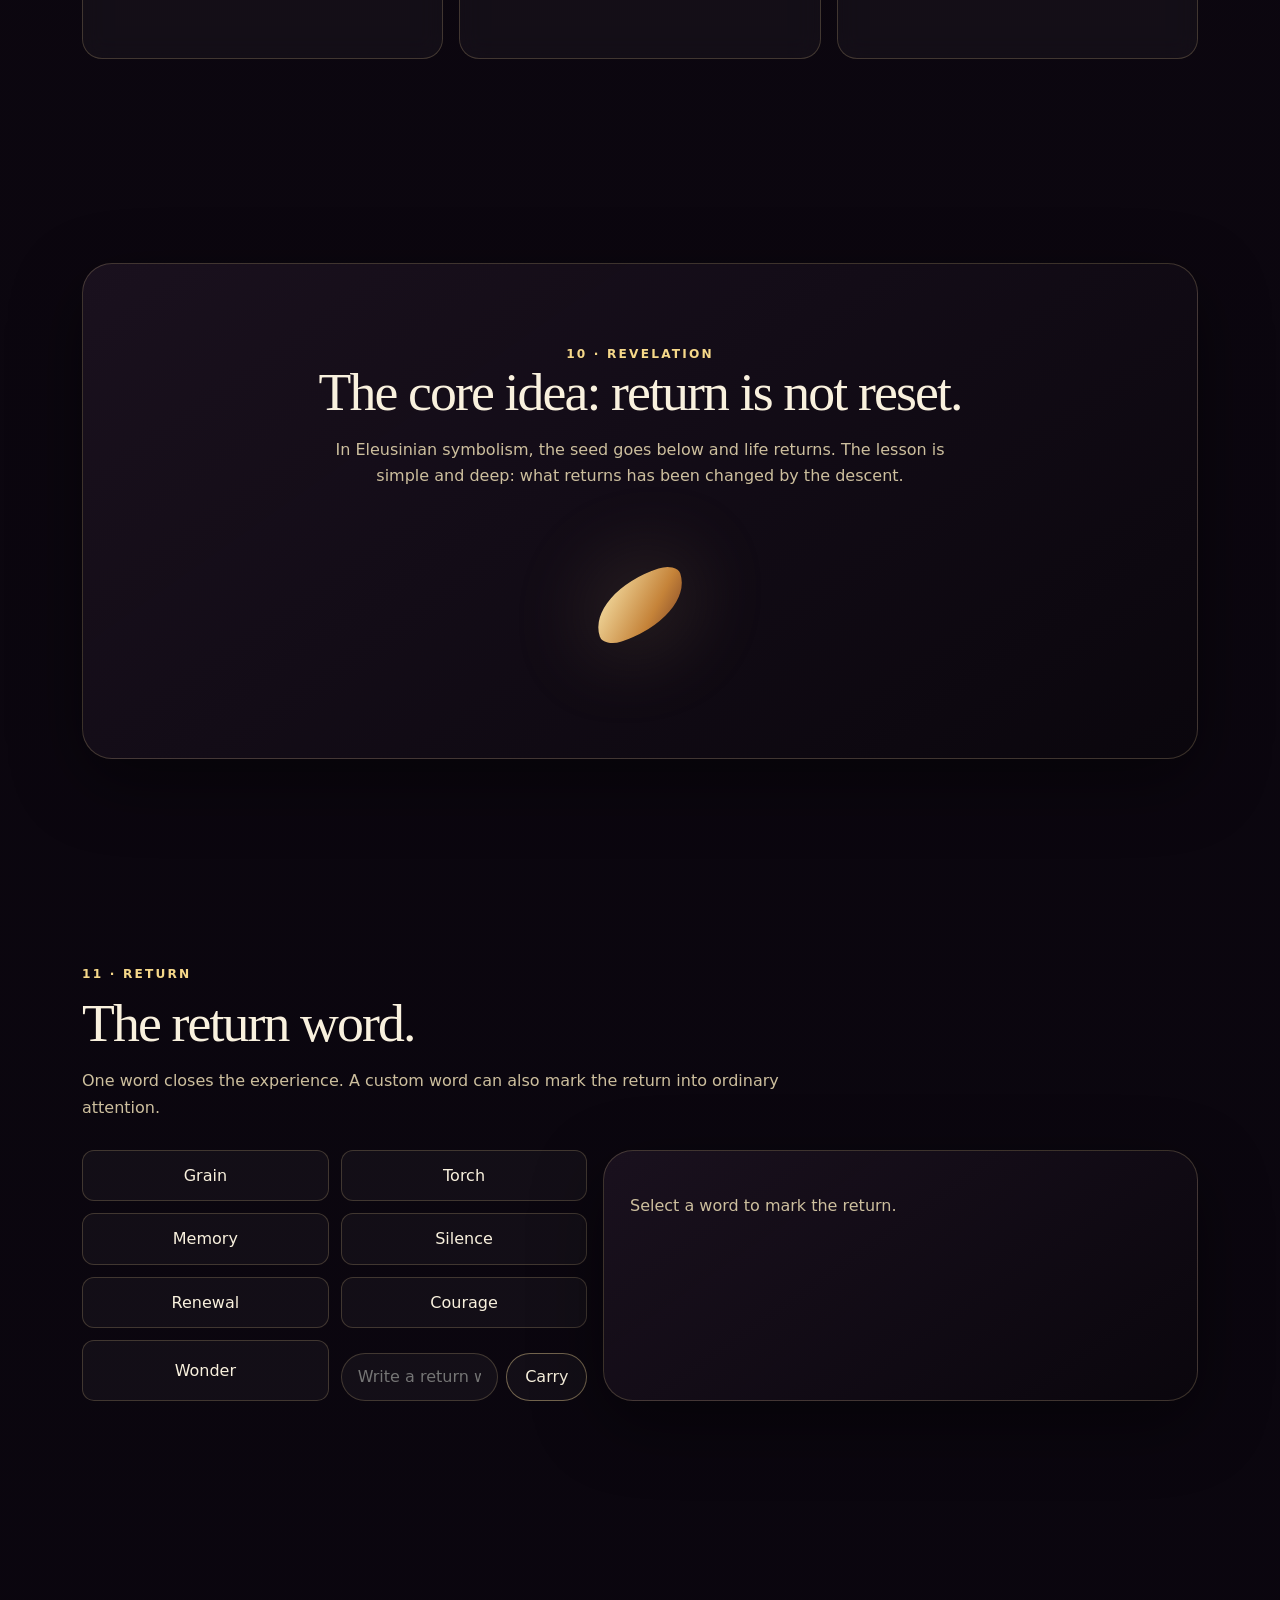
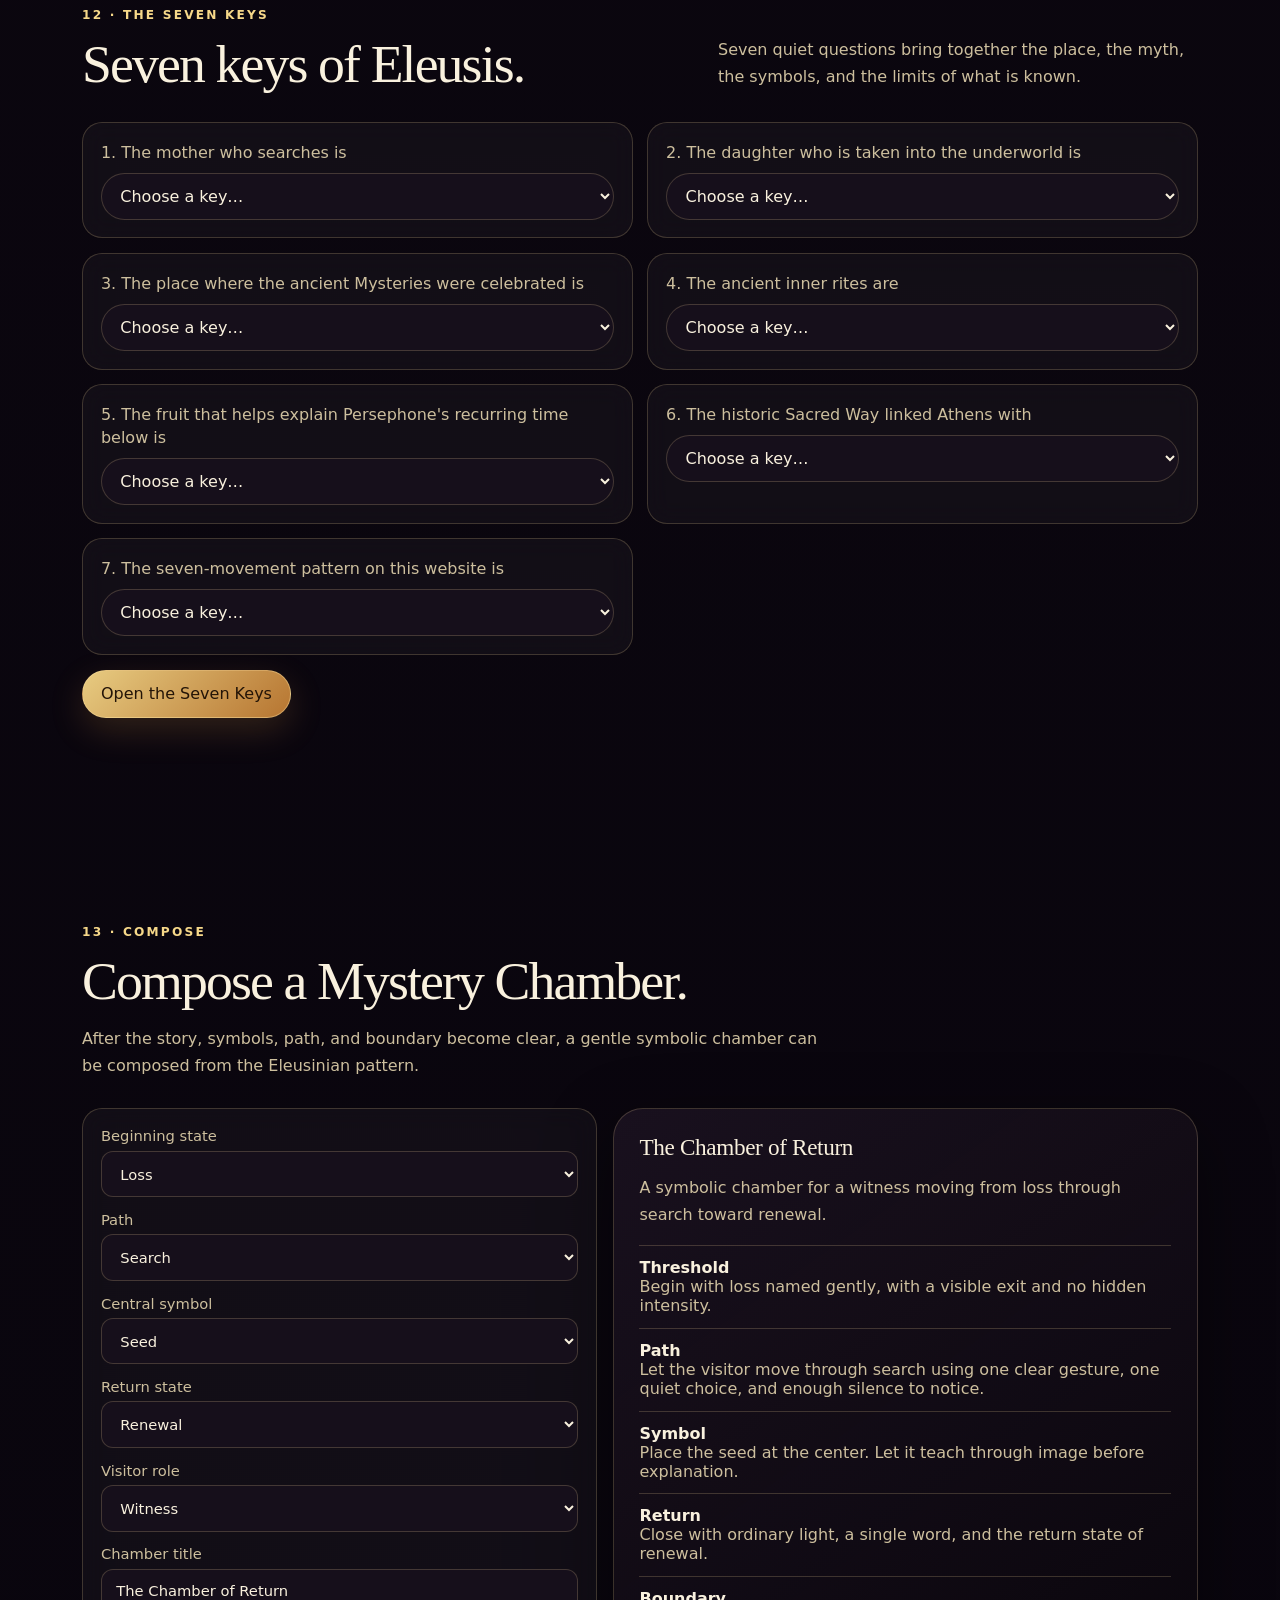
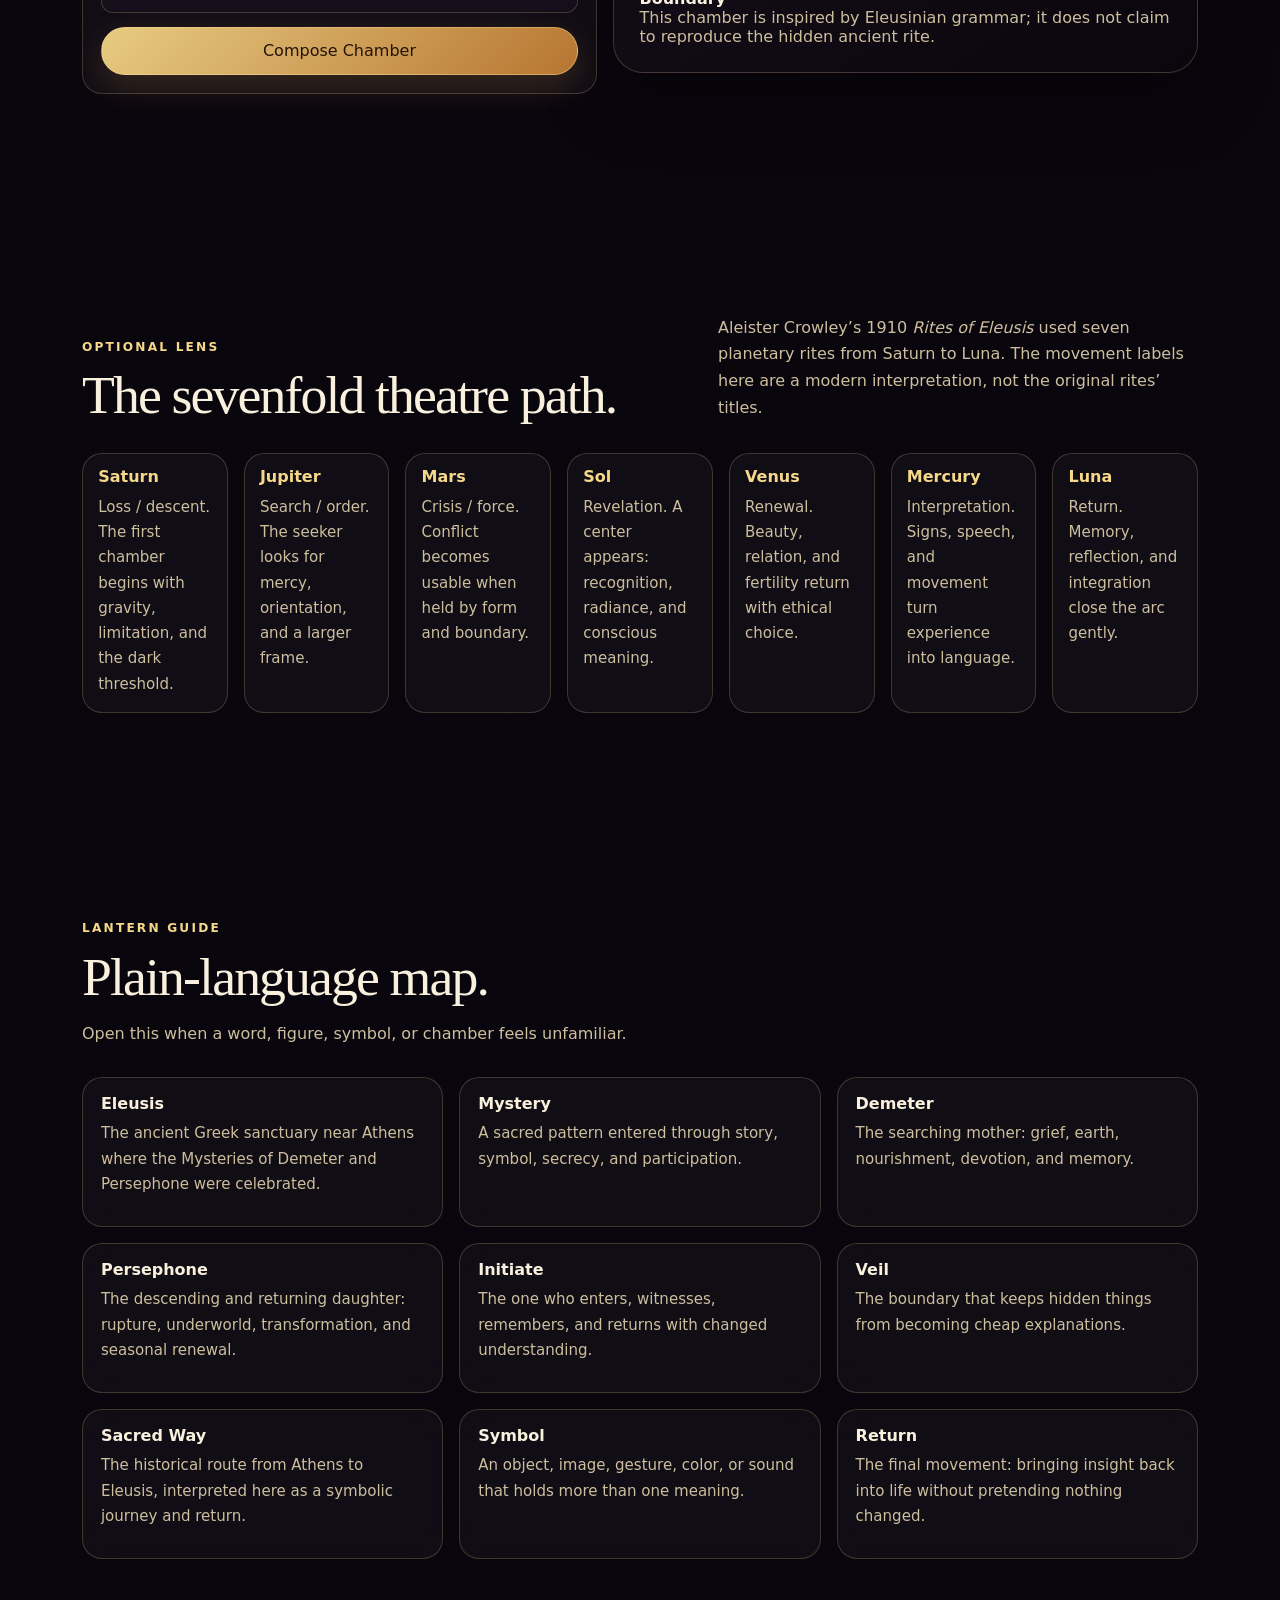
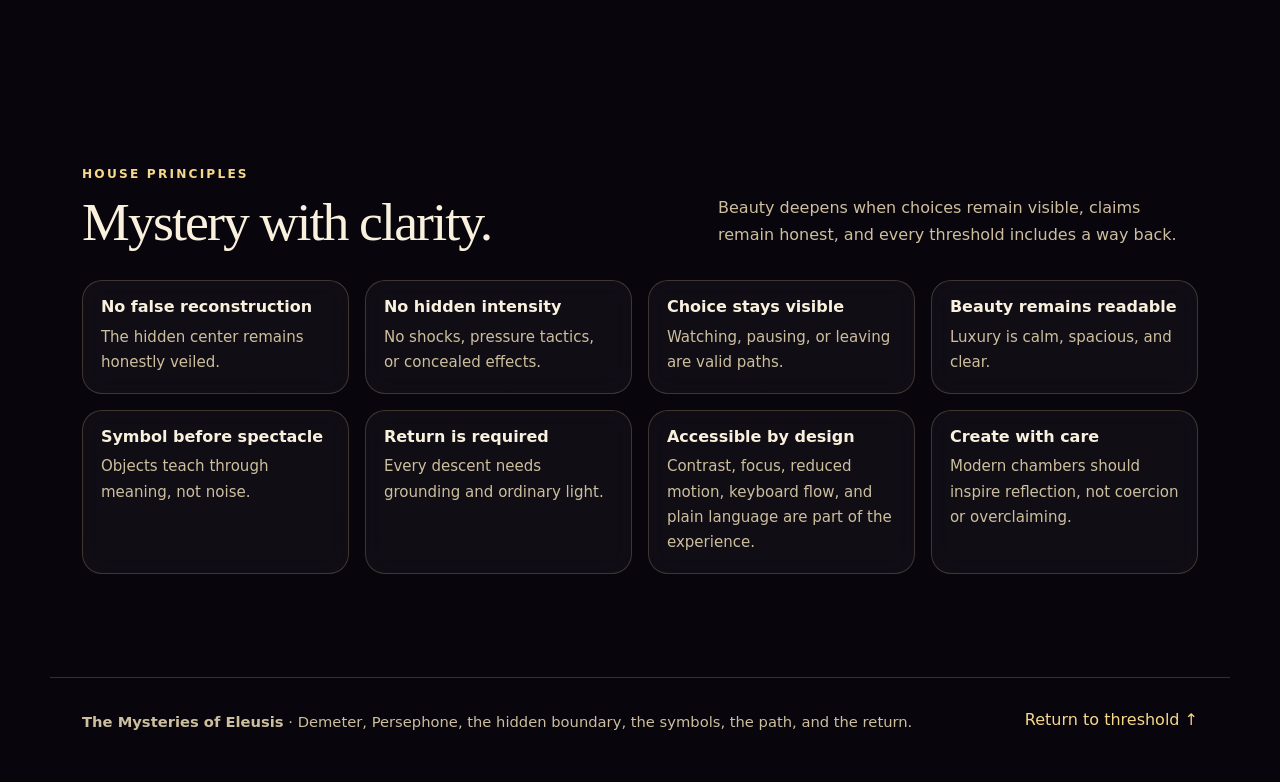
==== commit fc2e05d1: "Close Eleusis source, accessibility and navigation gaps" ====
--- a/index.html
+++ b/index.html
@@ -28,7 +28,7 @@
 
   <header class="site-header" id="top">
     <nav class="nav" aria-label="Primary navigation">
-      <a class="brand" href="#top" aria-label="The Mysteries of Eleusis home">
+      <a class="brand" href="#top">
         <span class="brand-mark" aria-hidden="true">𐀒</span>
         <span class="brand-stack">
           <span class="brand-text">The Mysteries of Eleusis</span>
@@ -105,7 +105,7 @@
       <div>
         <p class="eyebrow">2 · Set the Room</p>
         <h2 id="controlsTitle">Atmosphere controls.</h2>
-        <p>Luxury includes choice. The journey remains complete in a calm, text-first, high-contrast, or focused form.</p>
+        <p>A calmer view, higher contrast, and fewer distractions are available. The path remains complete in every mode.</p>
       </div>
       <div class="control-buttons" role="group" aria-label="Experience display controls">
         <button class="chip-button" type="button" data-mode="lowSensory" aria-pressed="false">Low sensory</button>
@@ -123,7 +123,7 @@
       </div>
       <div class="myth-layout reveal">
         <div class="myth-track" id="mythTrack" role="tablist" aria-label="Myth sequence"></div>
-        <article class="myth-panel" id="mythPanel" aria-live="polite"></article>
+        <div class="myth-panel" id="mythPanel" aria-live="polite"></div>
       </div>
     </section>
 
@@ -186,7 +186,7 @@
       </div>
       <div class="way-layout reveal">
         <div class="way-track" id="wayTrack" role="tablist" aria-label="Sacred Way steps"></div>
-        <article class="way-panel" id="wayPanel" aria-live="polite"></article>
+        <div class="way-panel" id="wayPanel" aria-live="polite"></div>
       </div>
     </section>
 
@@ -310,7 +310,7 @@
           <p class="eyebrow">Optional Lens</p>
           <h2 id="lensTitle">The sevenfold theatre path.</h2>
         </div>
-        <p>A later theatre-magick reading turns the ancient pattern into seven symbolic chambers from Saturn to Luna.</p>
+        <p>Aleister Crowley’s 1910 <cite>Rites of Eleusis</cite> used seven planetary rites from Saturn to Luna. The movement labels here are a modern interpretation, not the original rites’ titles.</p>
       </div>
       <div class="lens-grid reveal" id="lensGrid"></div>
     </section>
--- a/styles.css
+++ b/styles.css
@@ -323,7 +323,8 @@
 
 /* v1.12: calm reading, keyboard focus and anchored navigation */
 html { scroll-padding-top: 5.5rem; }
-.section-shell[id] { scroll-margin-top: 5.5rem; }
+/* One anchor offset prevents excess empty space after navigation. */
+.section-shell[id] { scroll-margin-top: 0; }
 :where(a, button, input, select):focus-visible { outline: 2px solid var(--gold); outline-offset: 3px; }
 .nav-links a:focus-visible, .button:focus-visible, .word-button:focus-visible { outline: 2px solid var(--gold); outline-offset: 3px; }
 @media (max-width:640px) { .hero-actions .button { width:100%; } .hero-text { font-size:1.08rem; line-height:1.65; } }
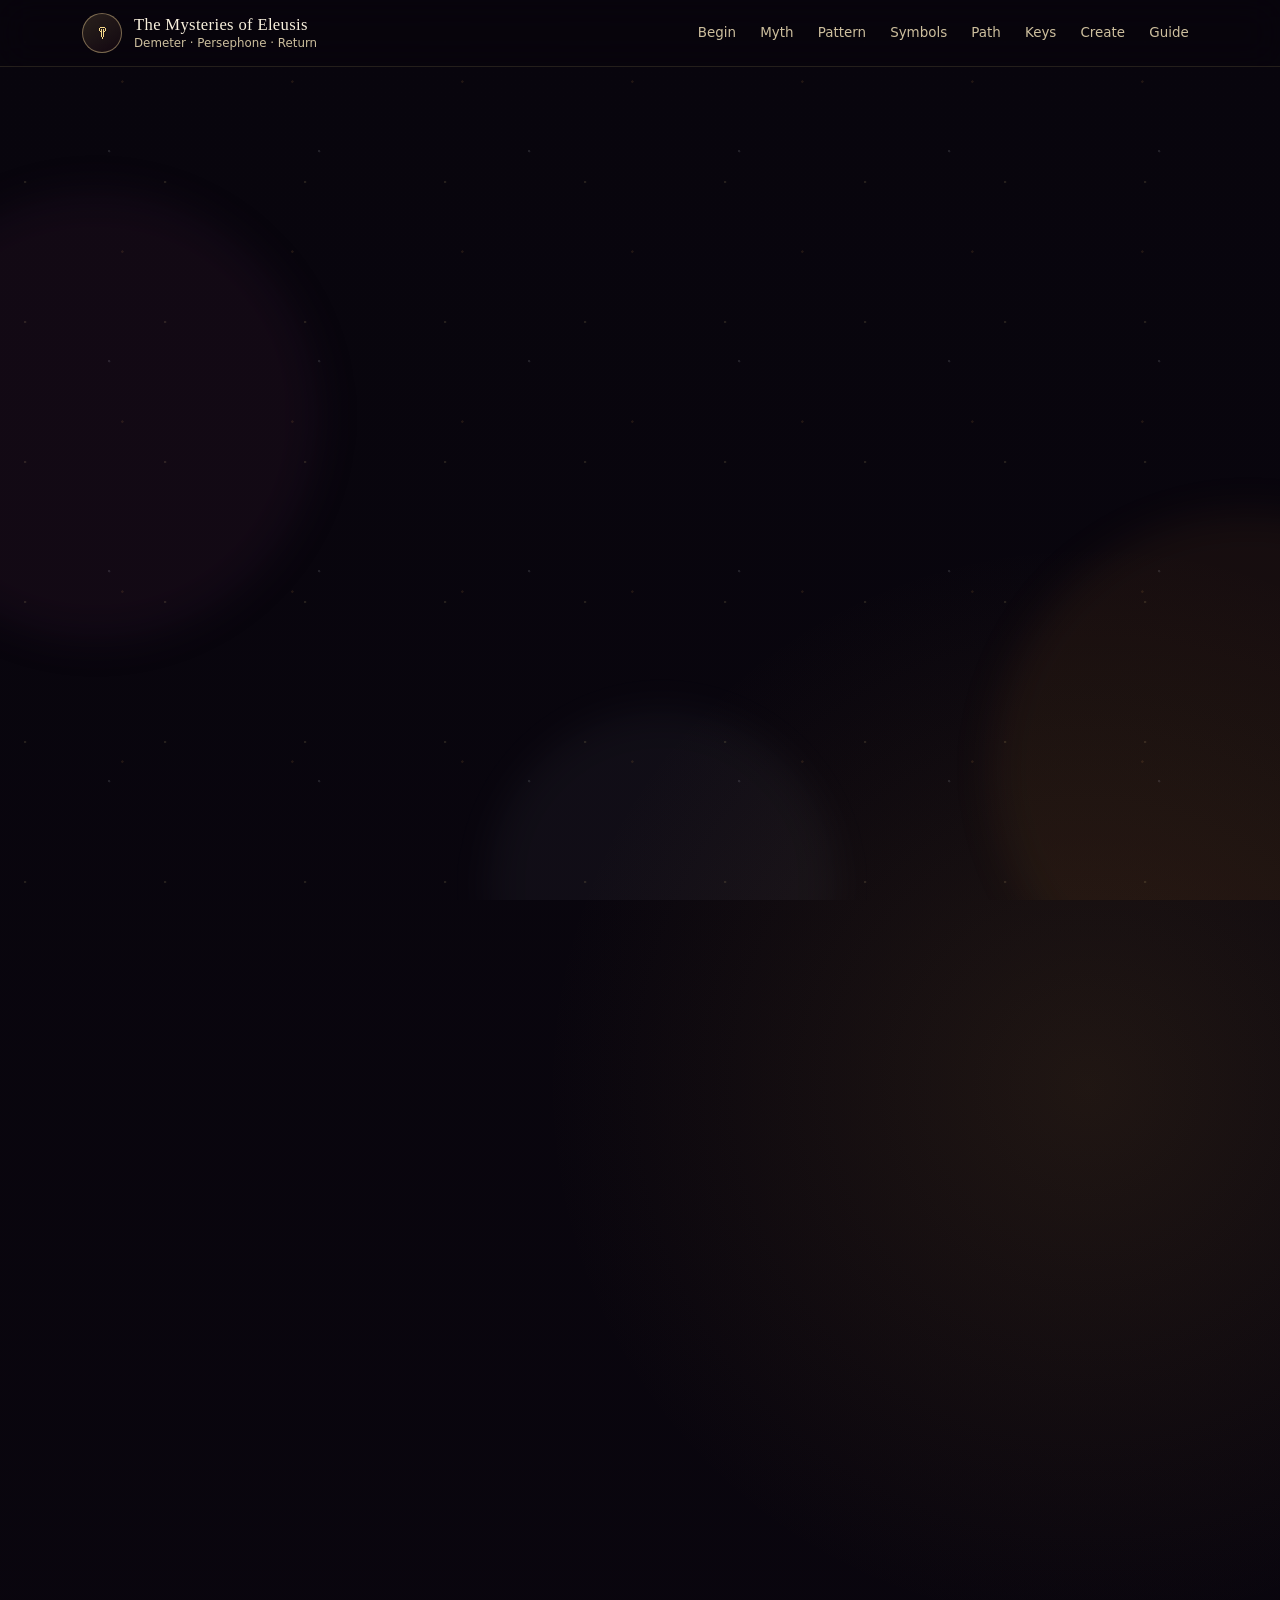
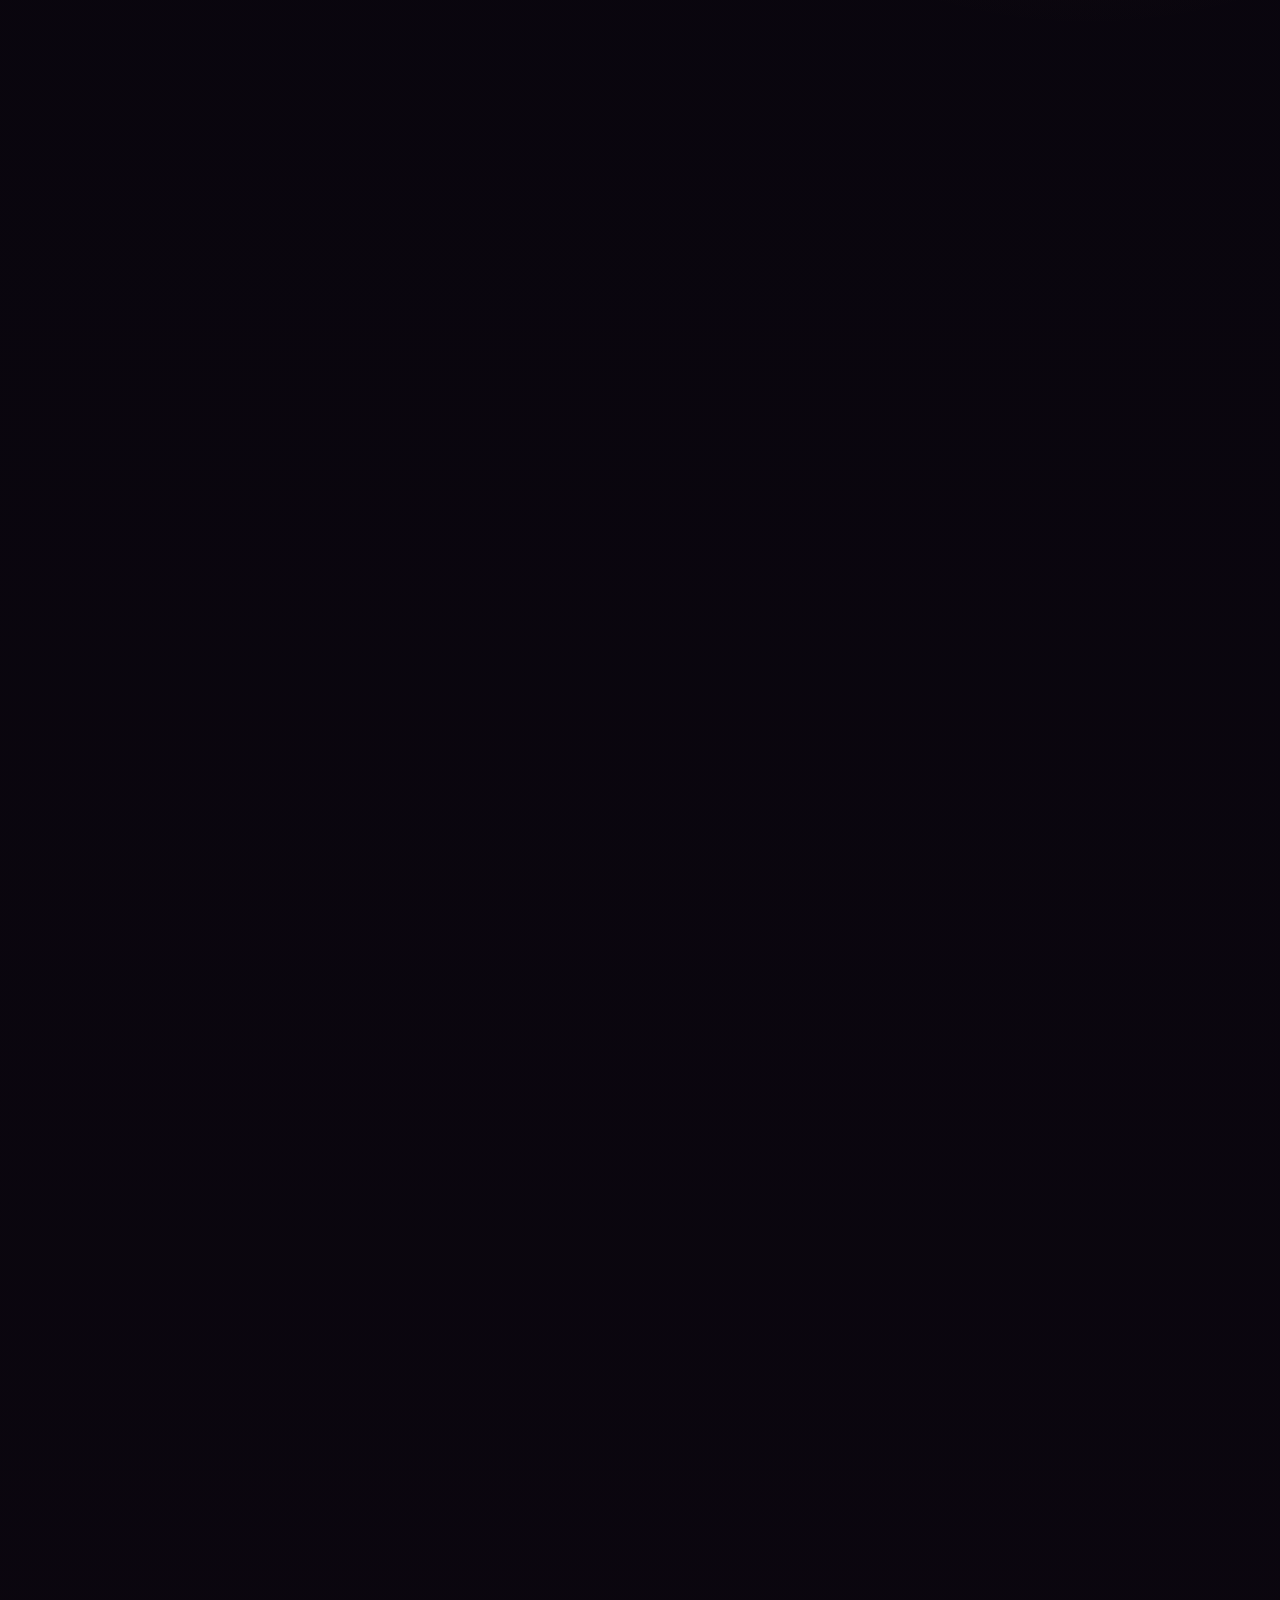
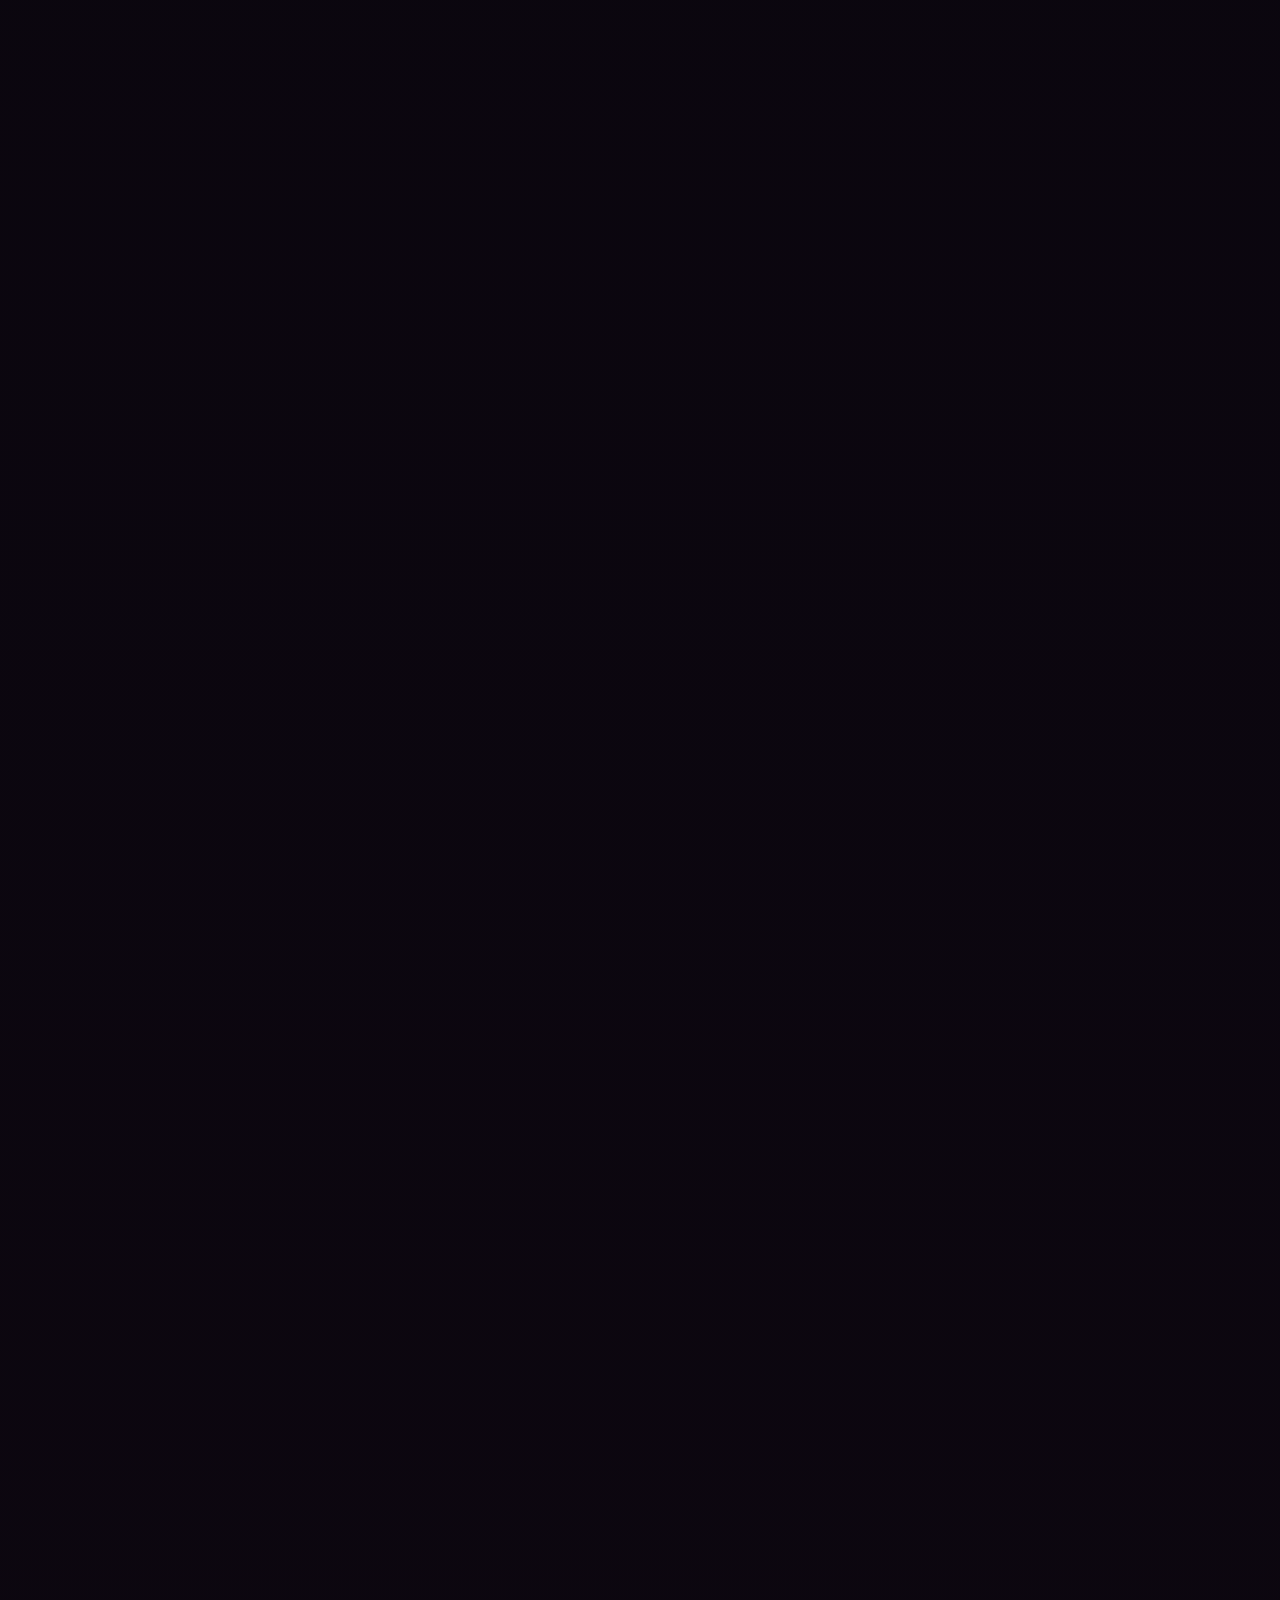
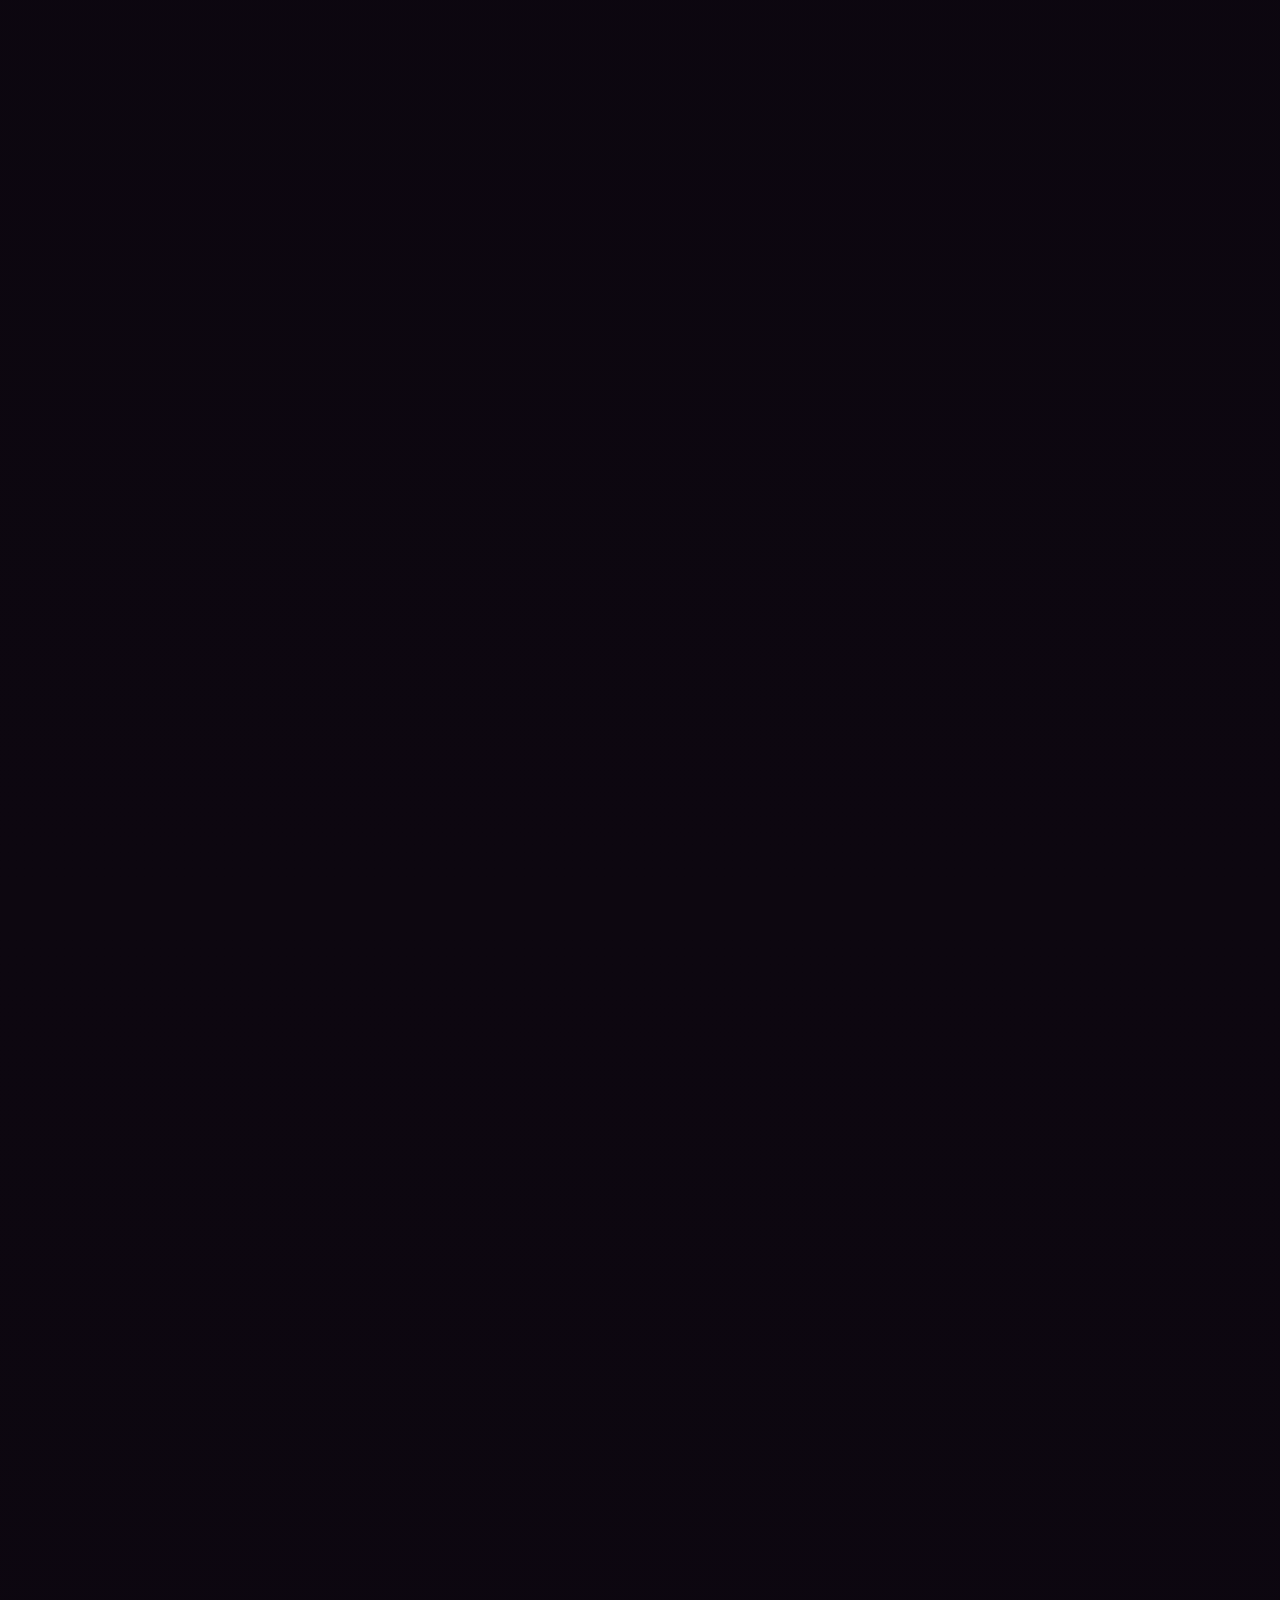
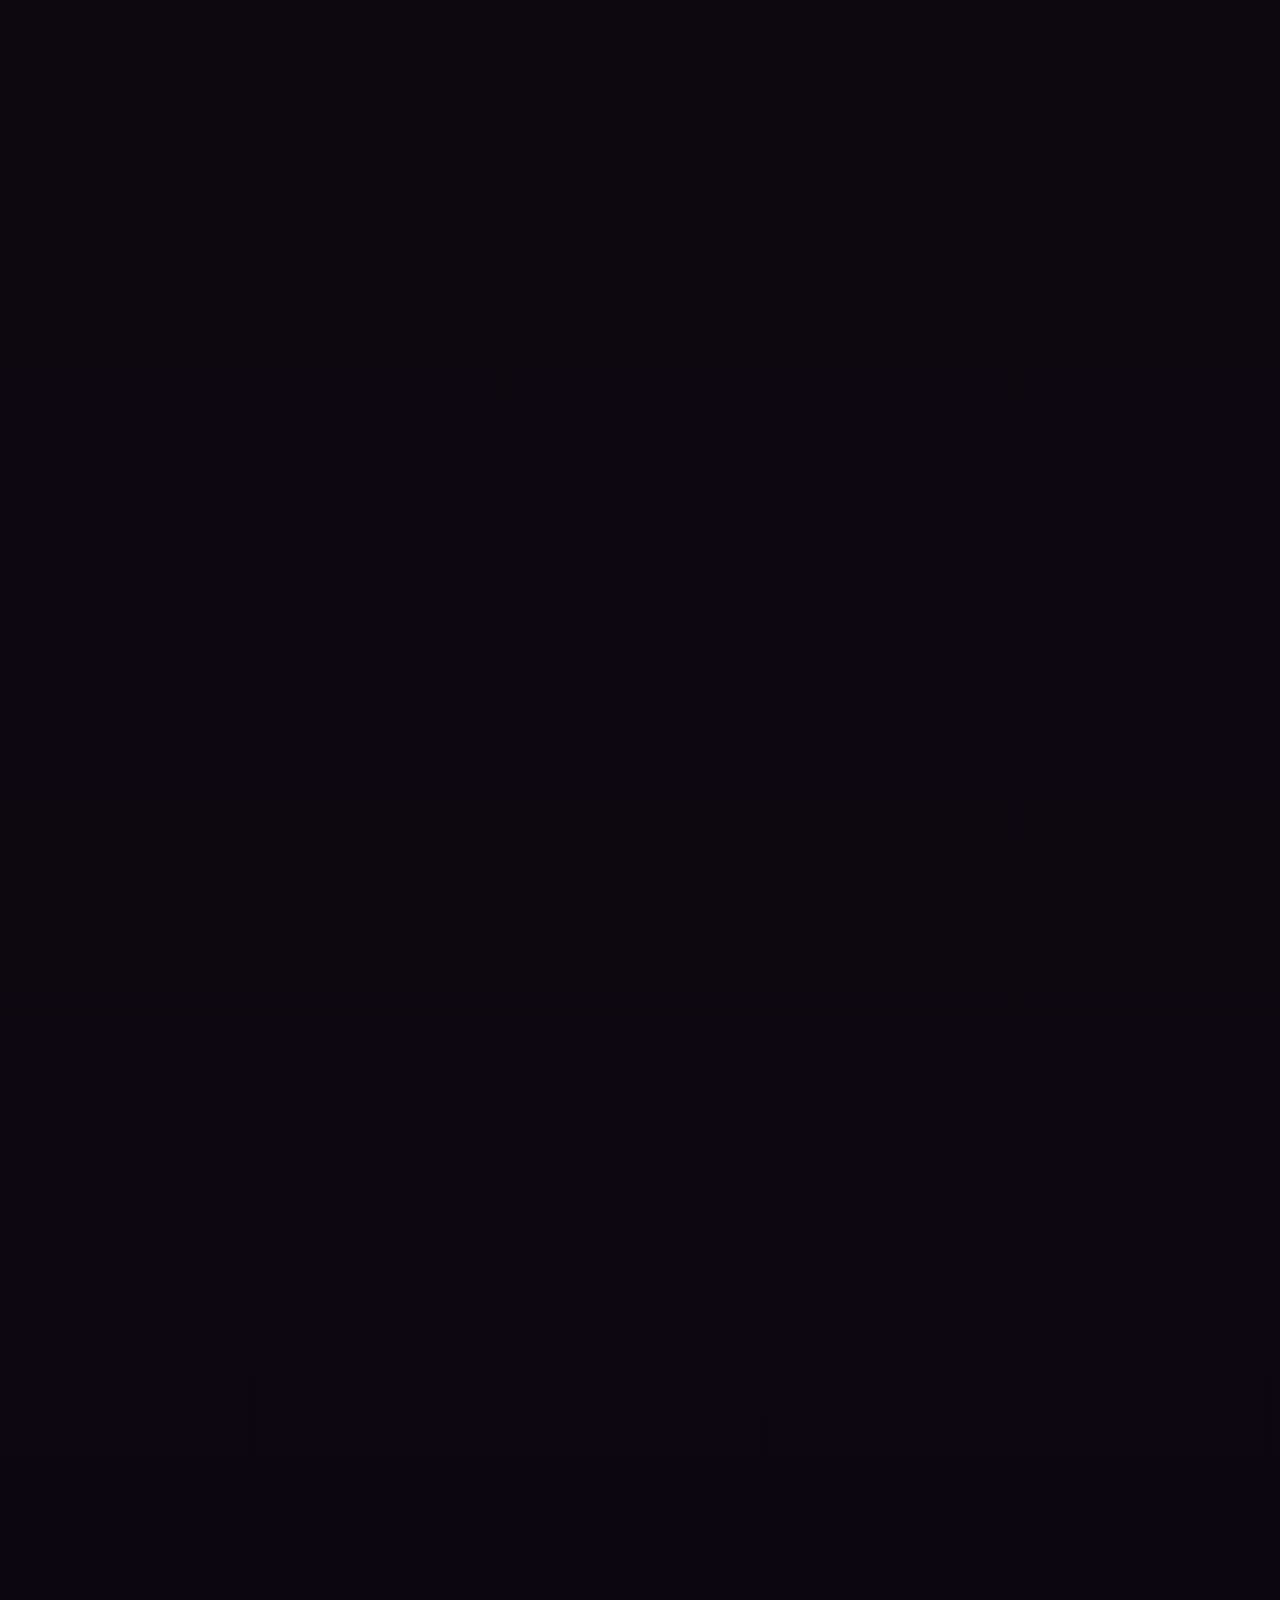
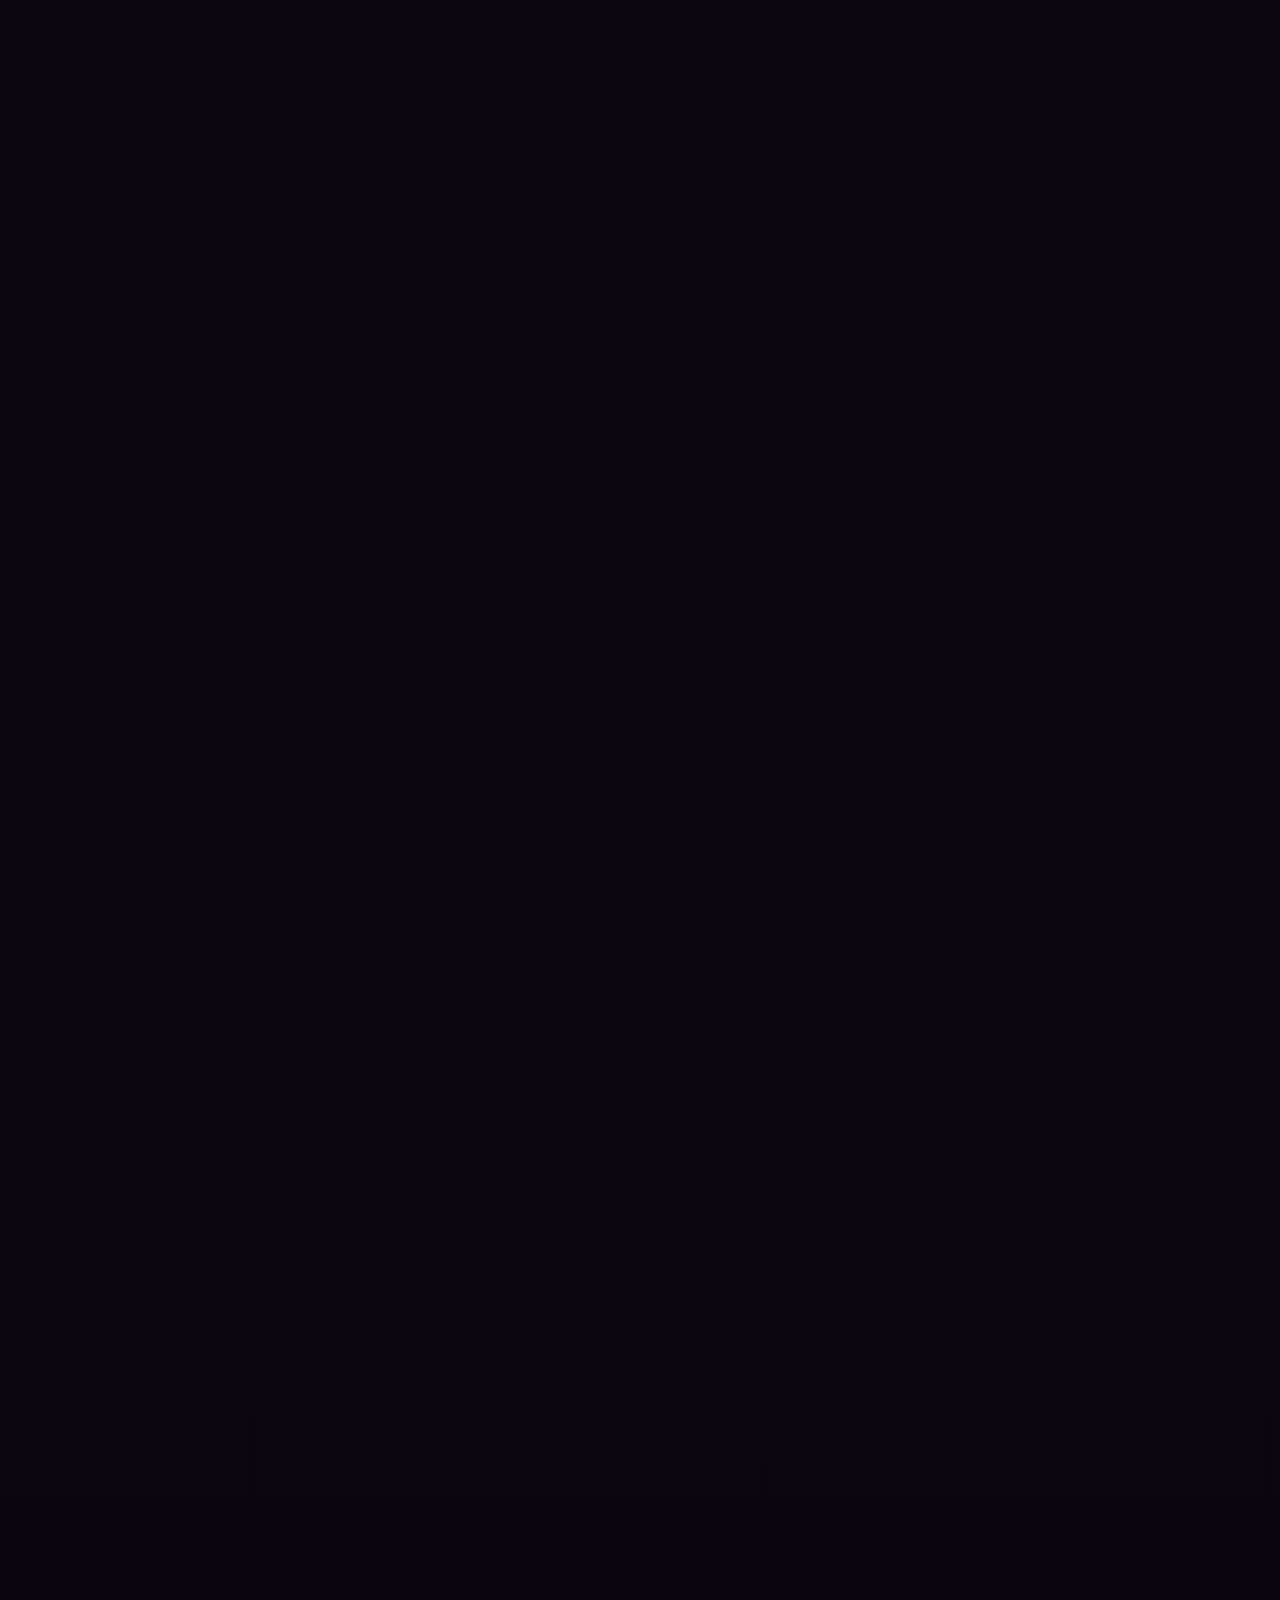
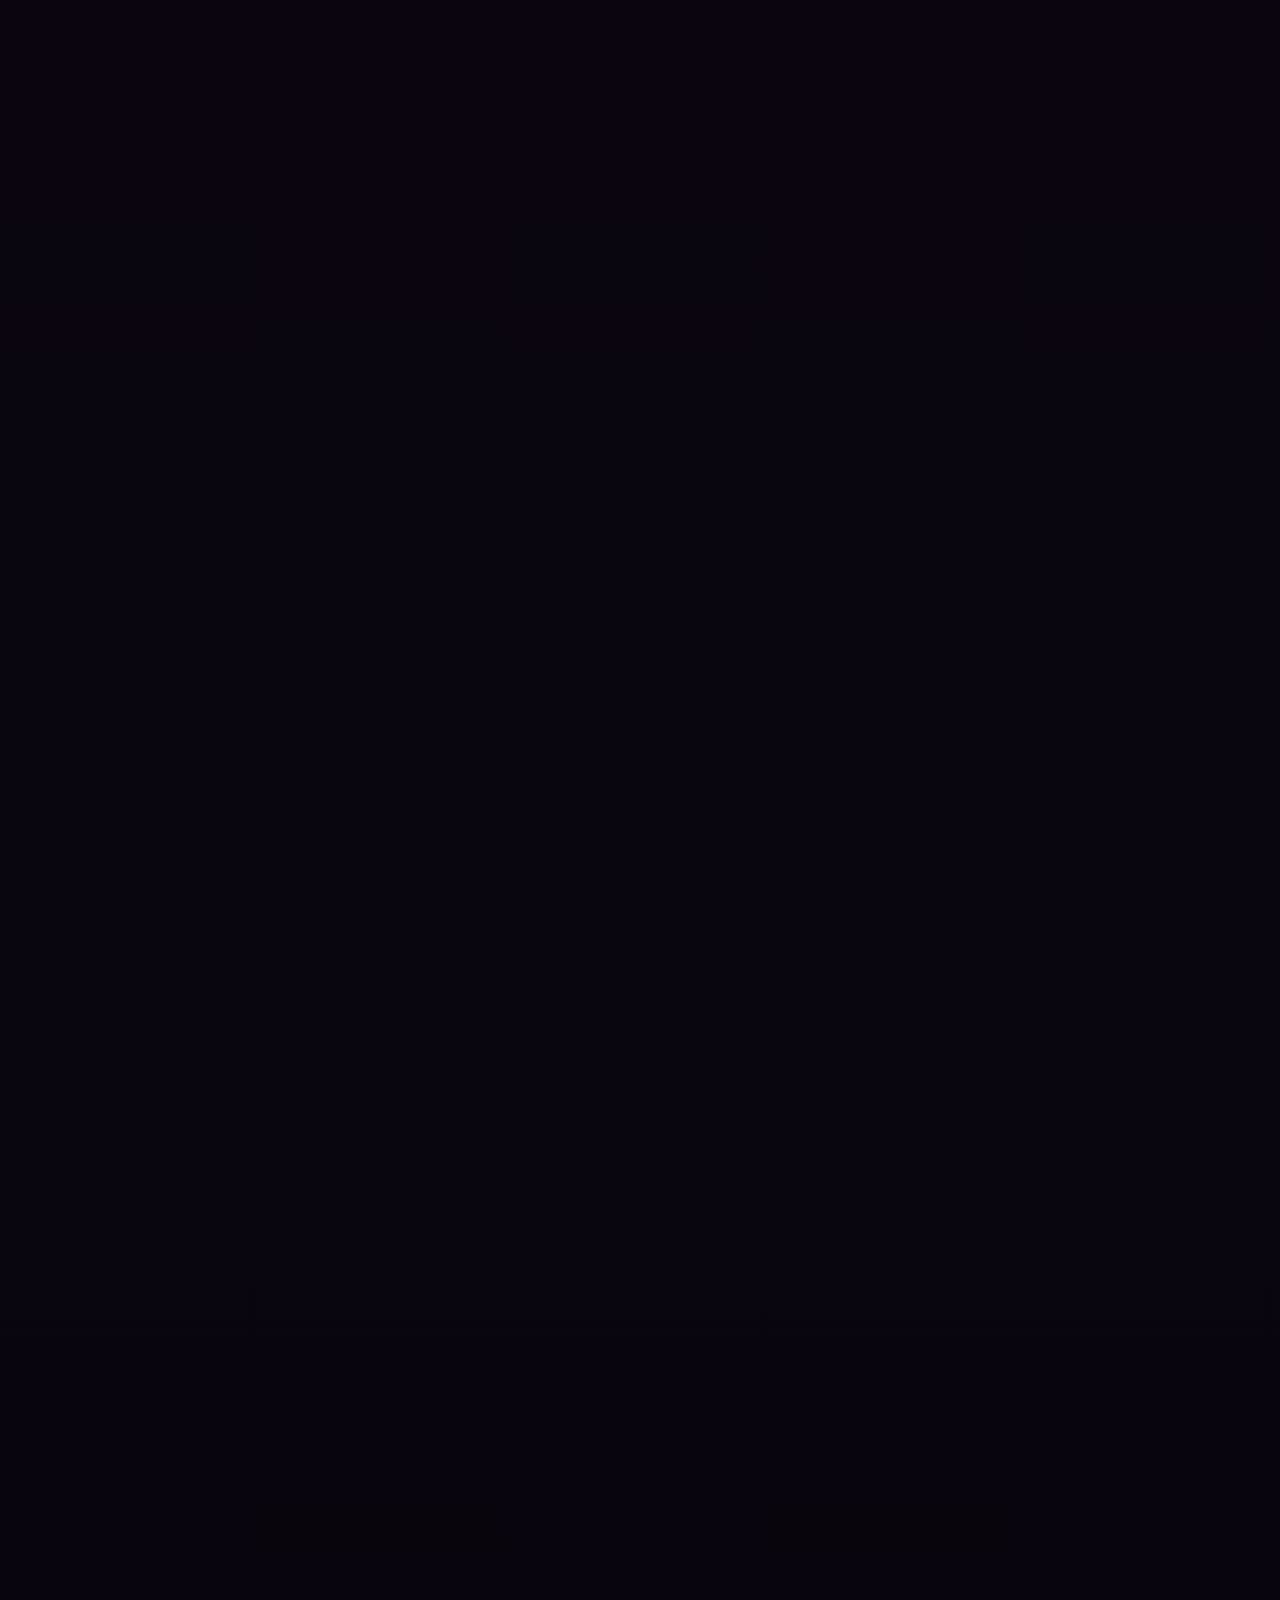
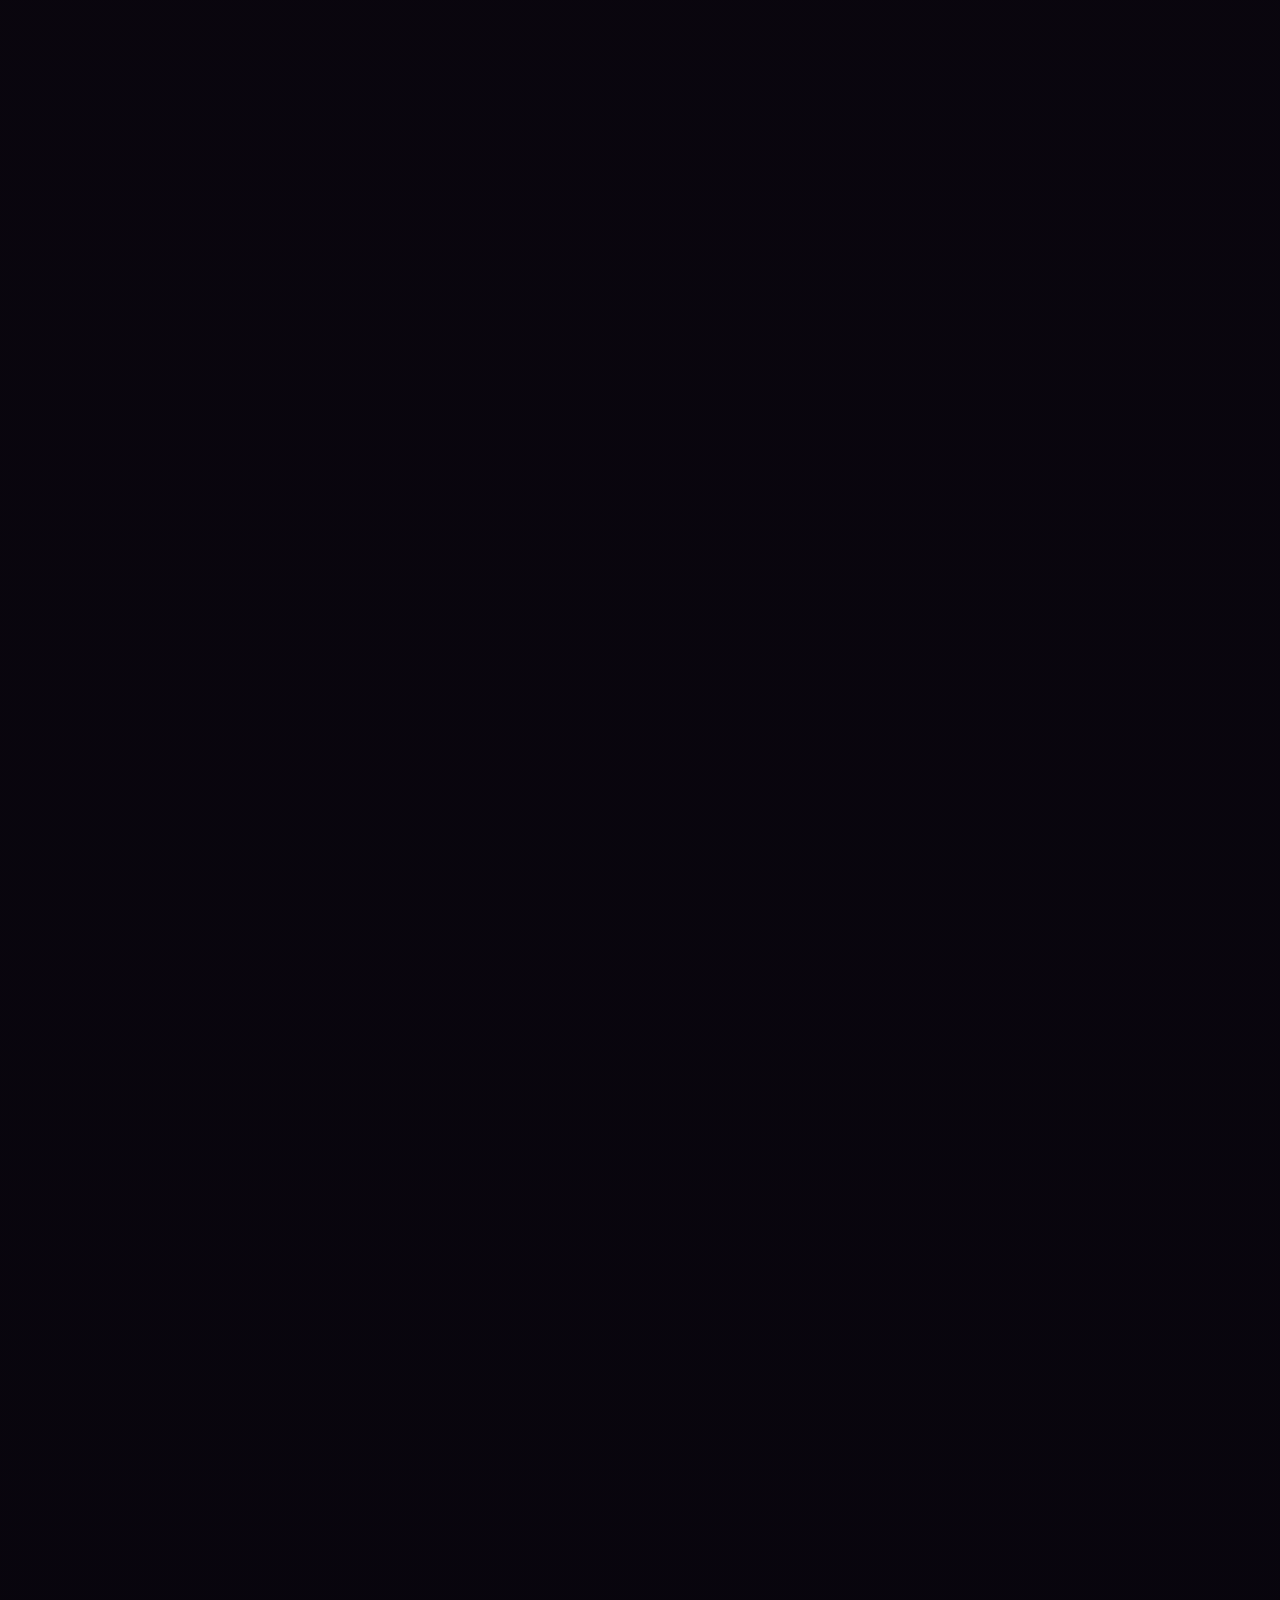
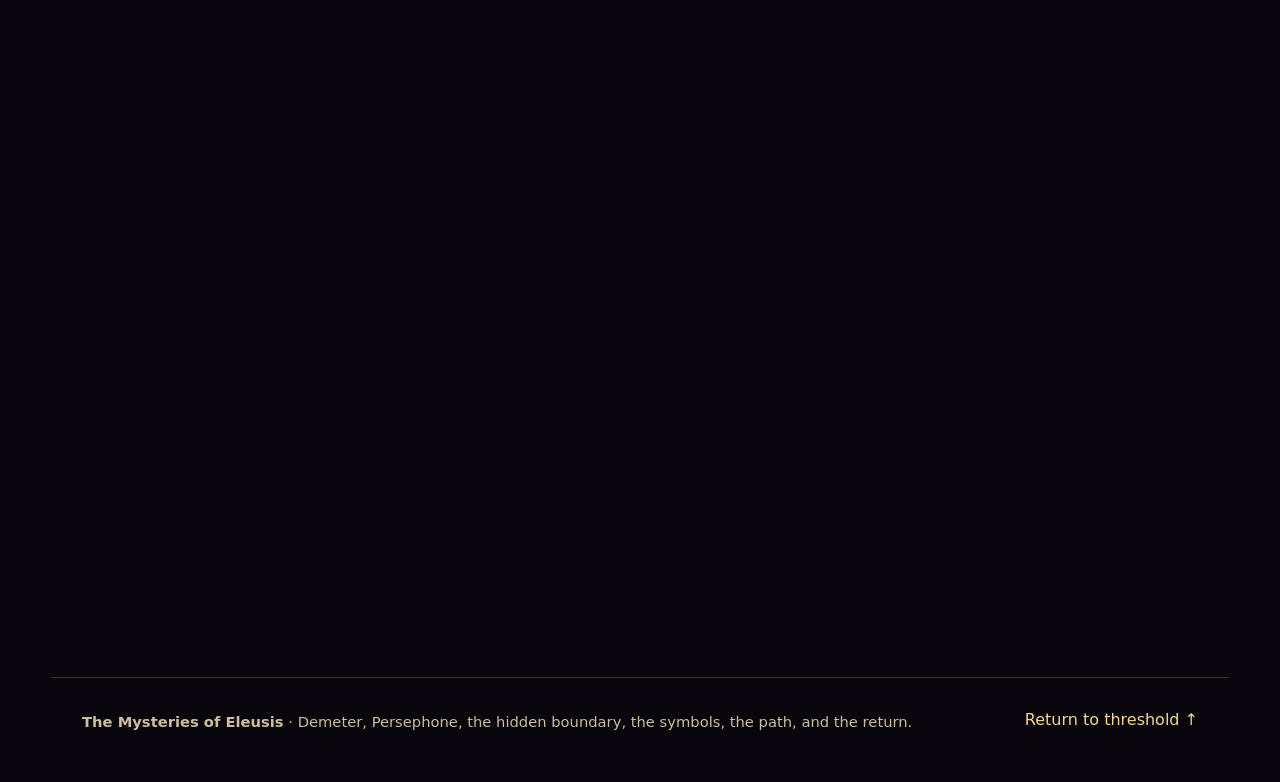
==== commit 4b29d43a: "security: constrain static page resources and referrers" ====
--- a/index.html
+++ b/index.html
@@ -3,6 +3,8 @@
 <html lang="en">
 <head>
   <meta charset="utf-8" />
+  <meta http-equiv="Content-Security-Policy" content="default-src 'none'; script-src 'self'; style-src 'self'; img-src 'self' data:; font-src 'self' data:; media-src 'self' data:; connect-src 'none'; object-src 'none'; base-uri 'none'; form-action 'none'">
+  <meta name="referrer" content="no-referrer">
   <meta name="viewport" content="width=device-width, initial-scale=1" />
   <link rel="canonical" href="https://luckygithub777.github.io/mysteries-of-eleusis/" />
   <meta name="description" content="An immersive journey through the ancient Eleusinian Mysteries, the story of Demeter and Persephone, the Sacred Way, symbols, and the return." />
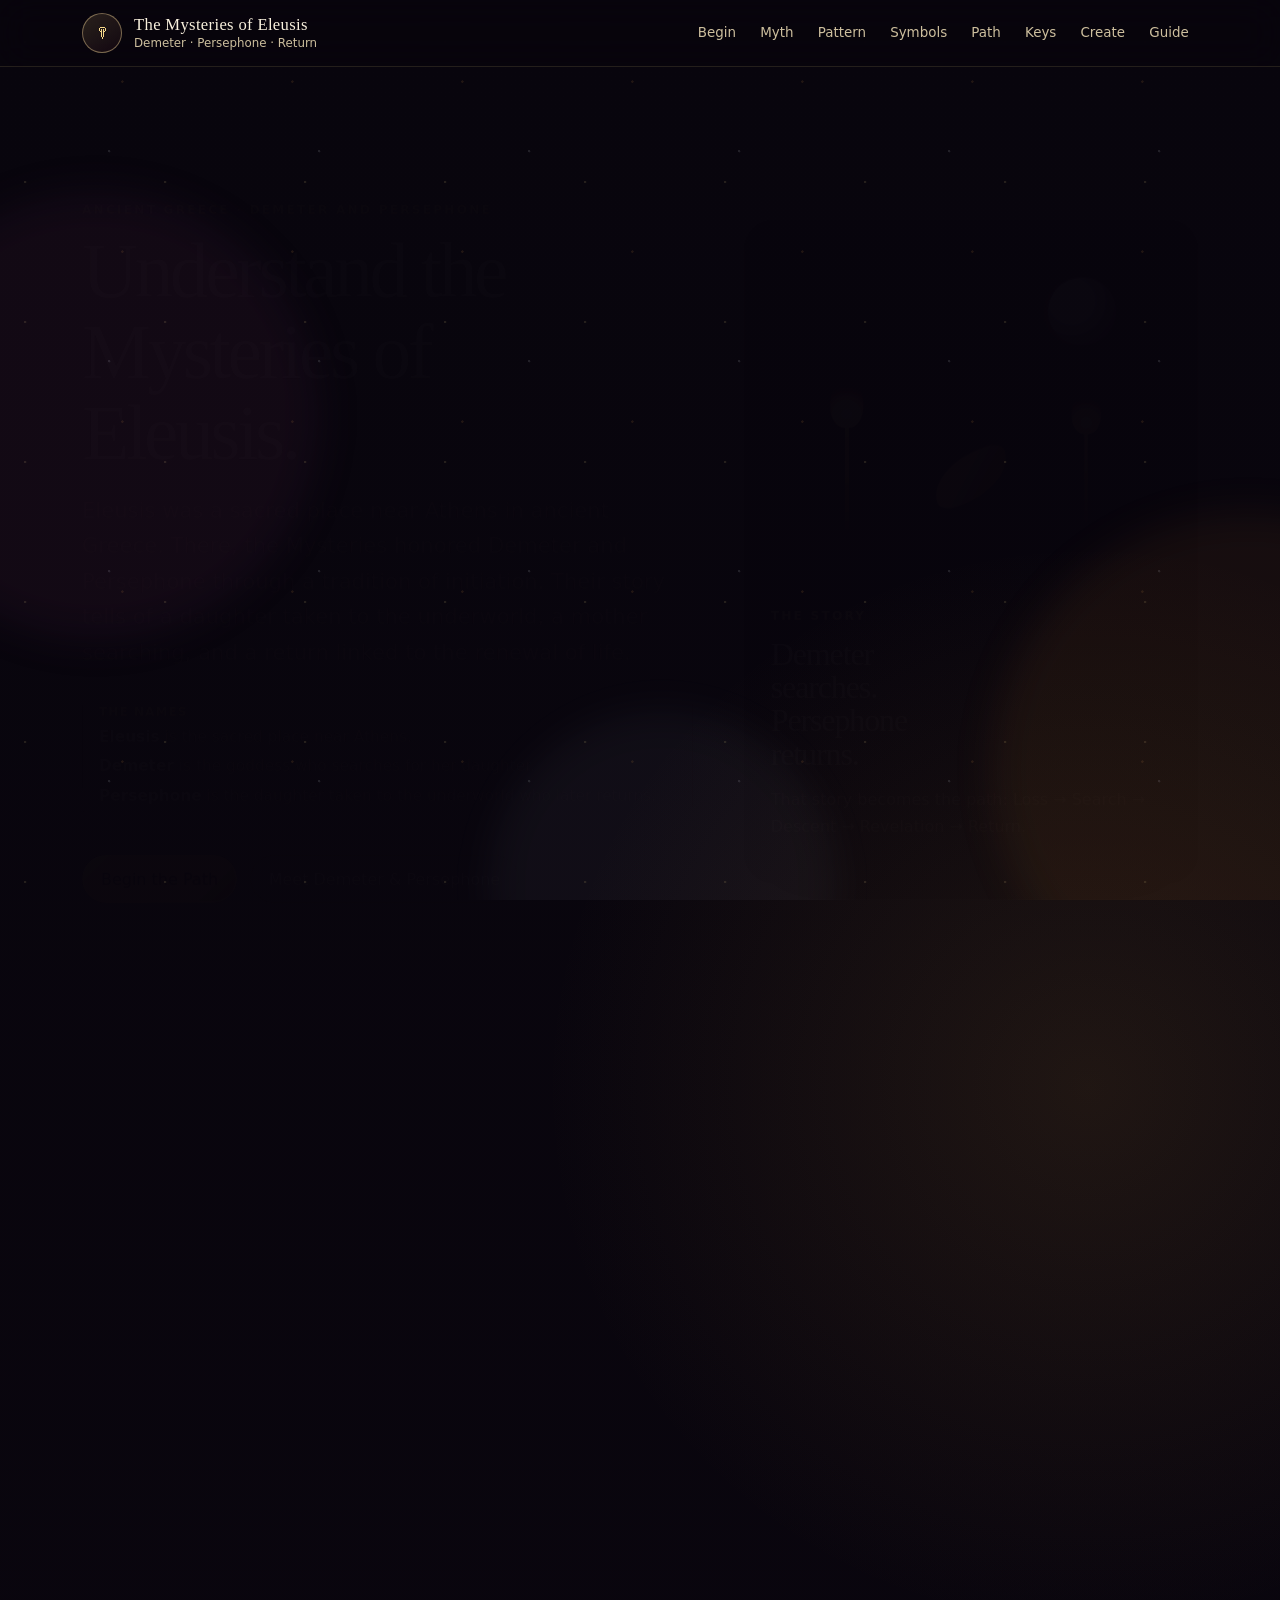
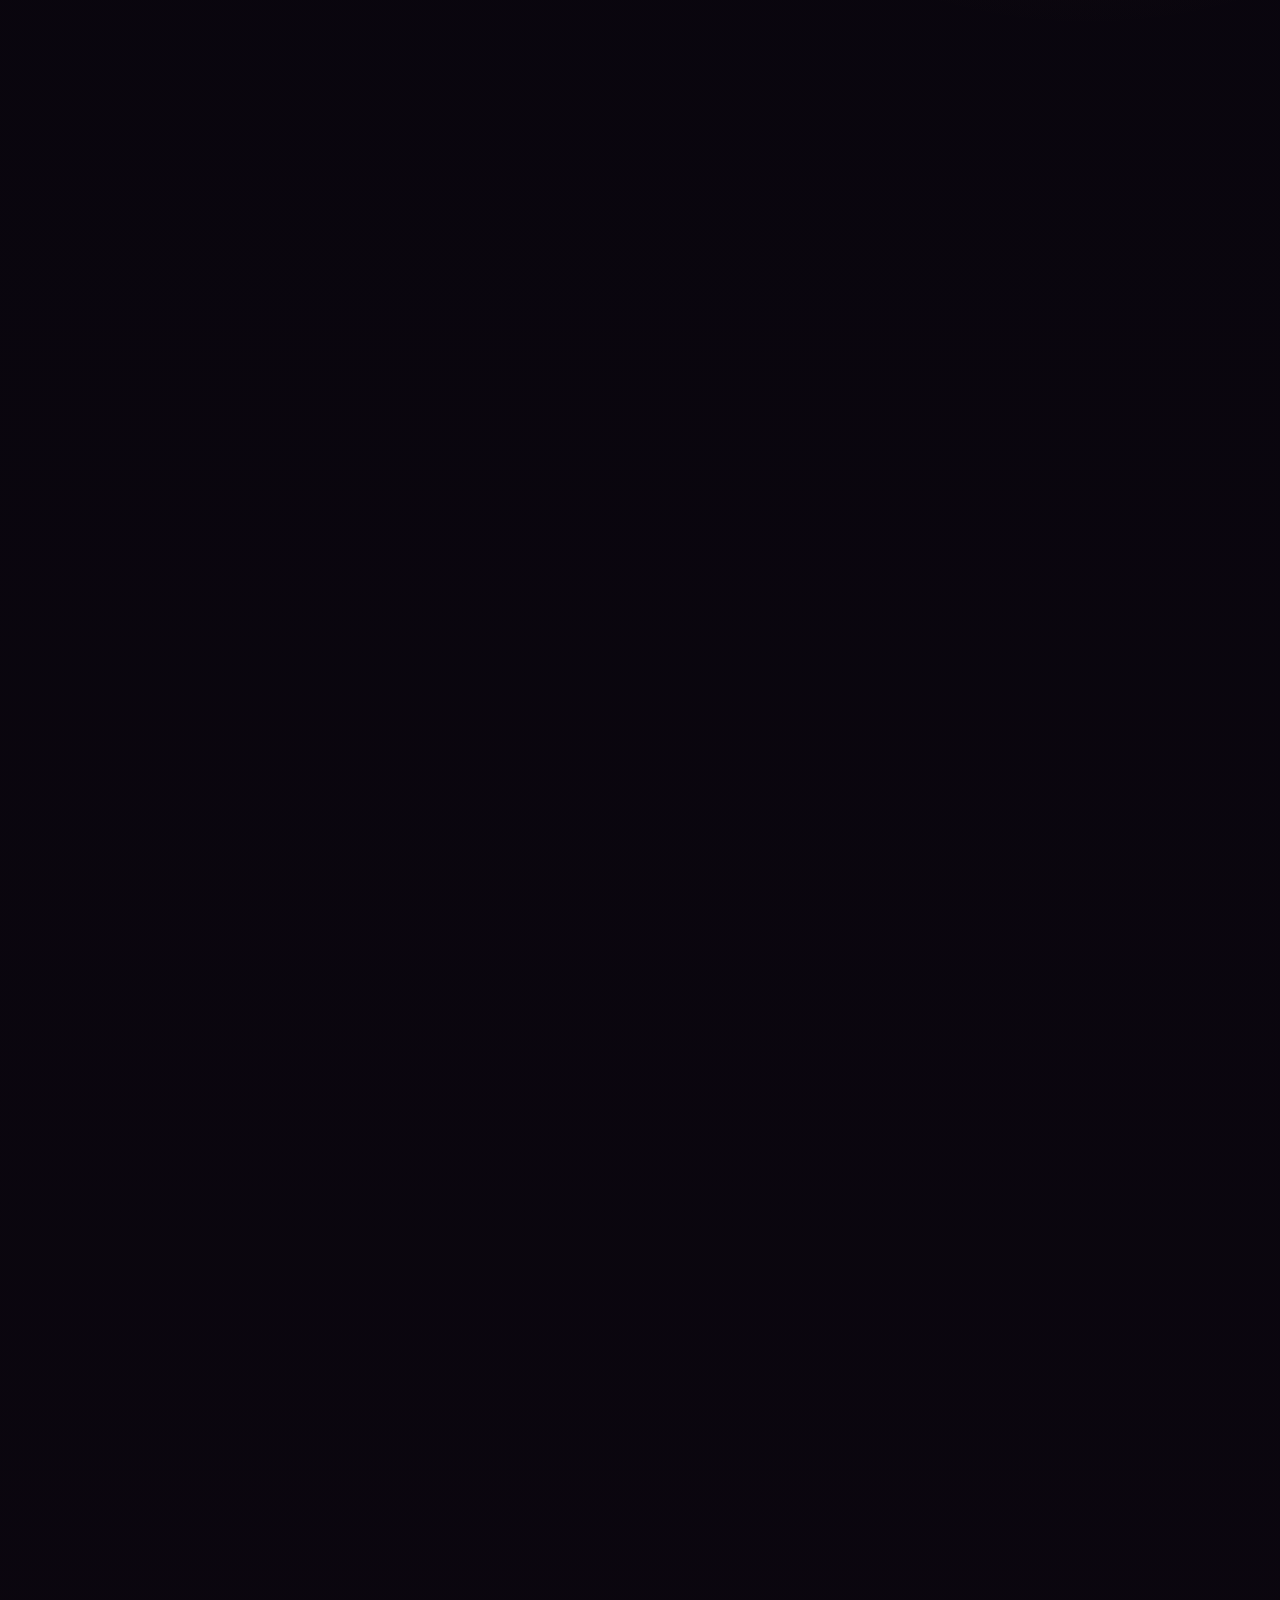
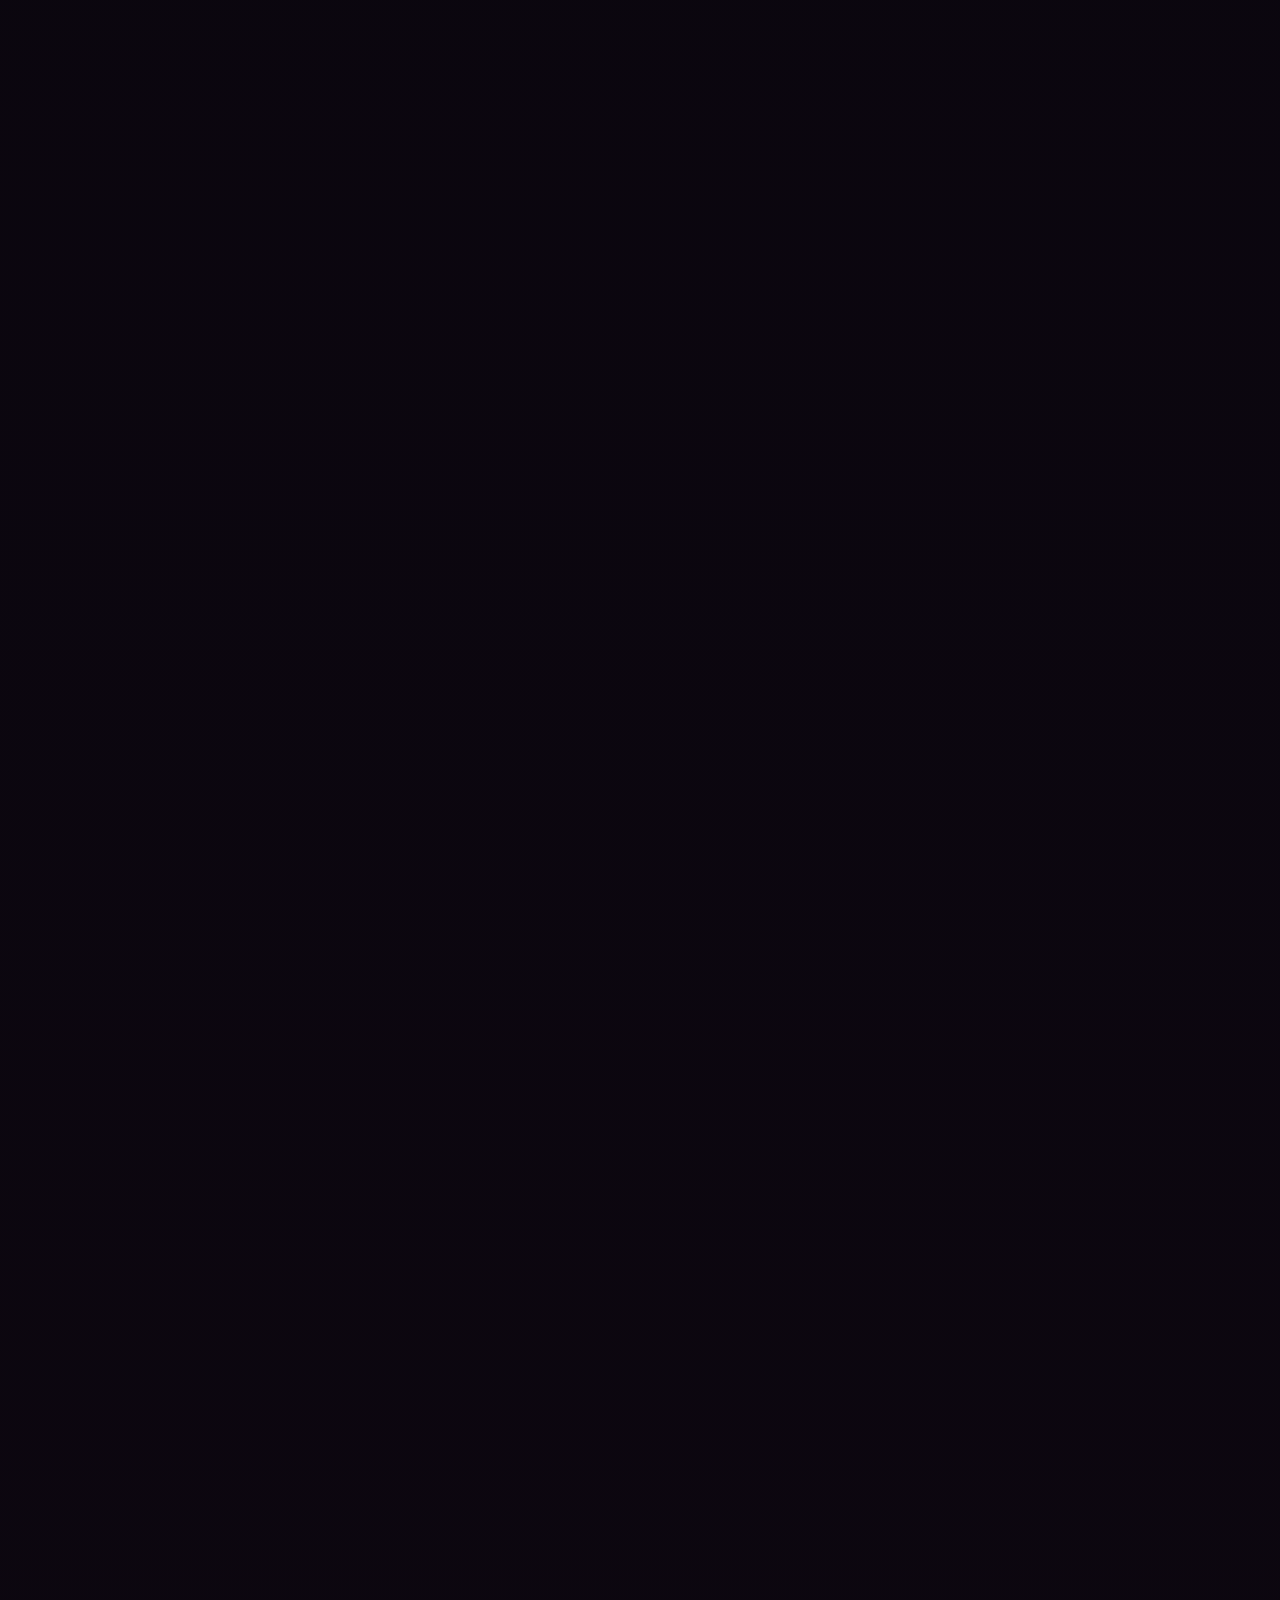
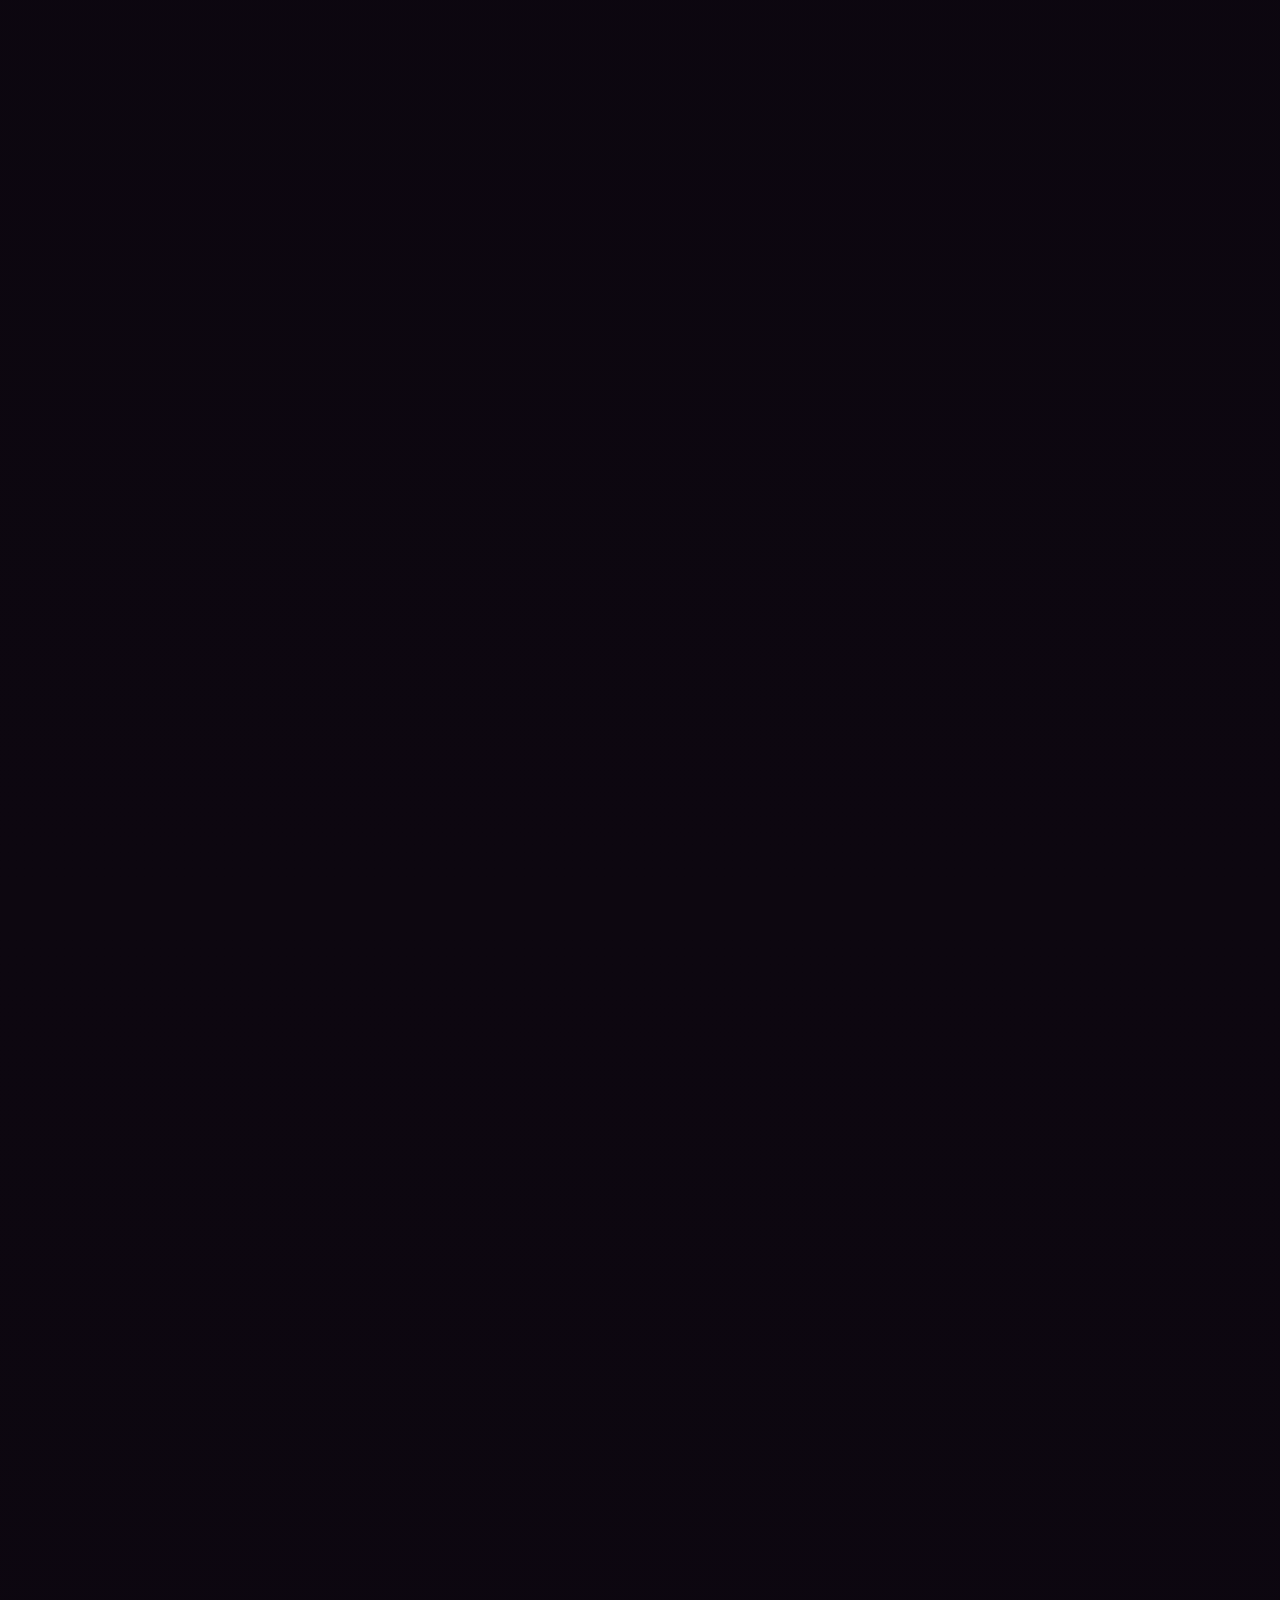
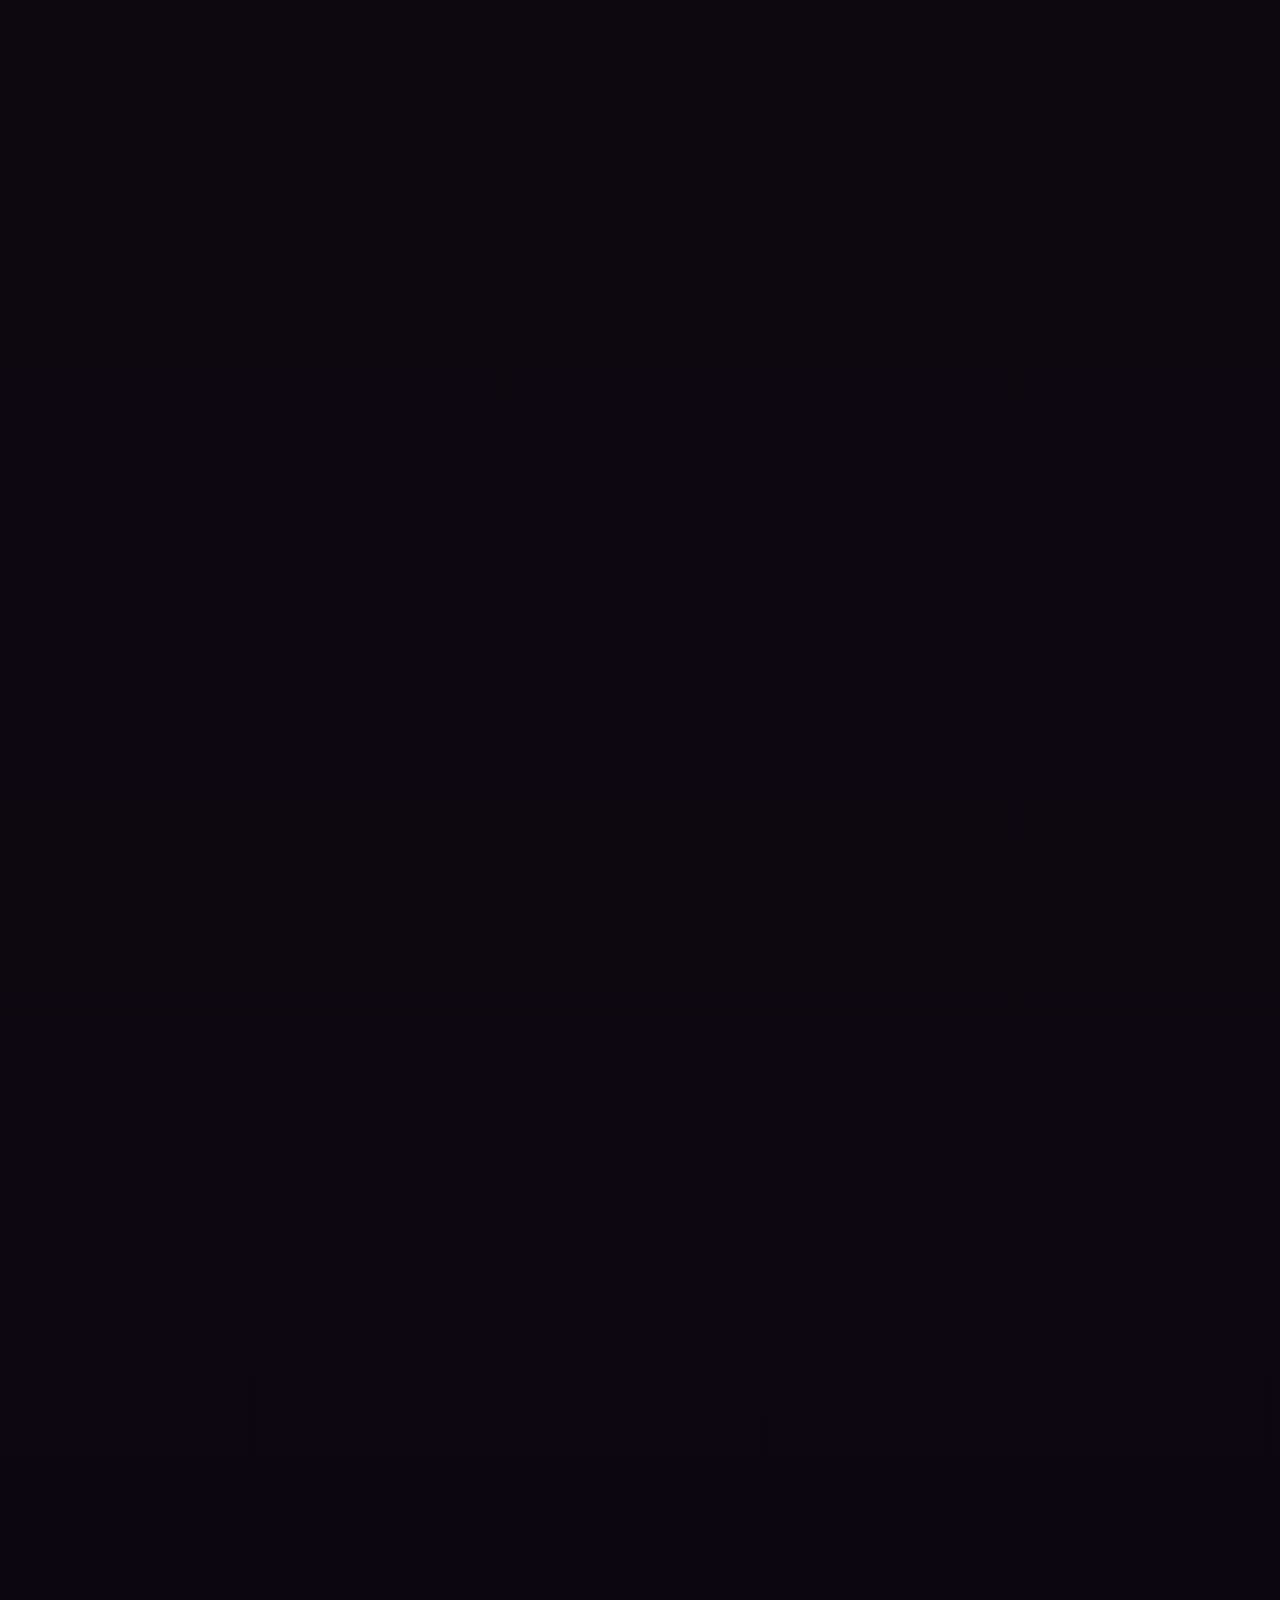
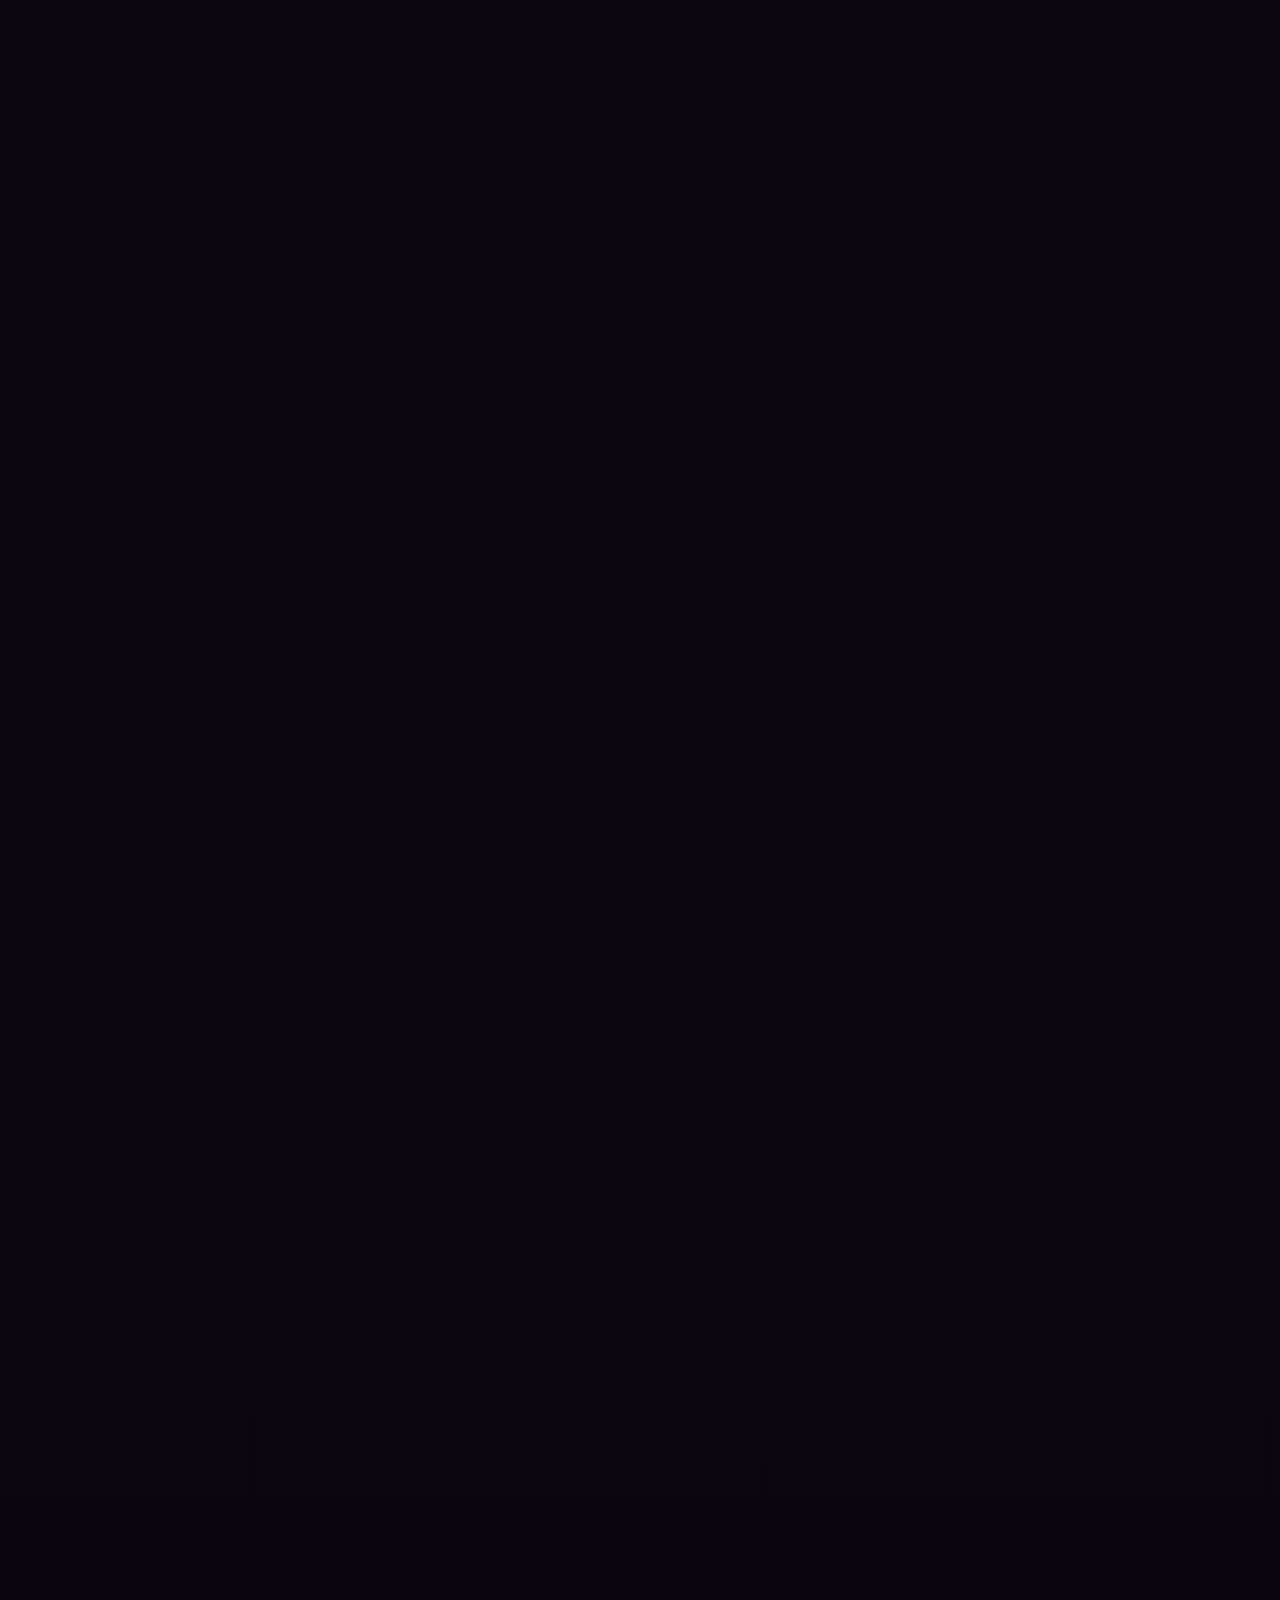
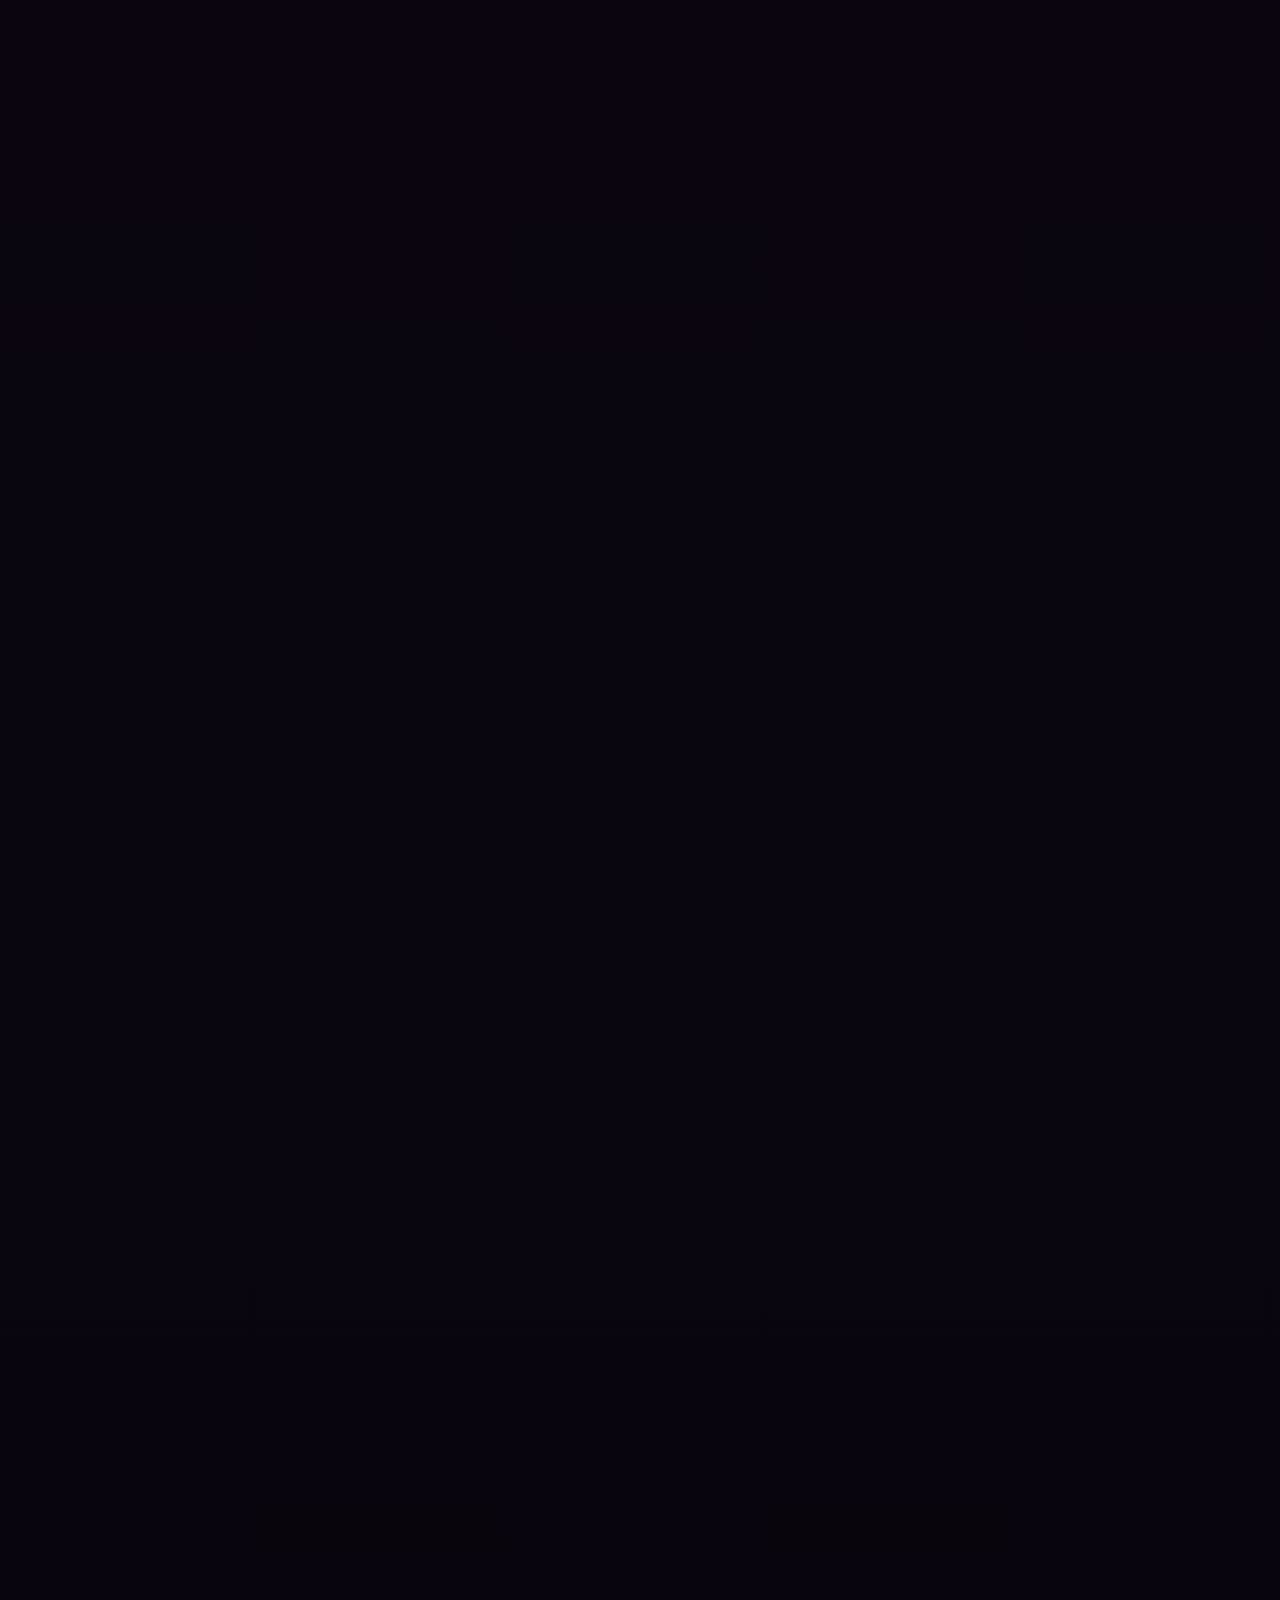
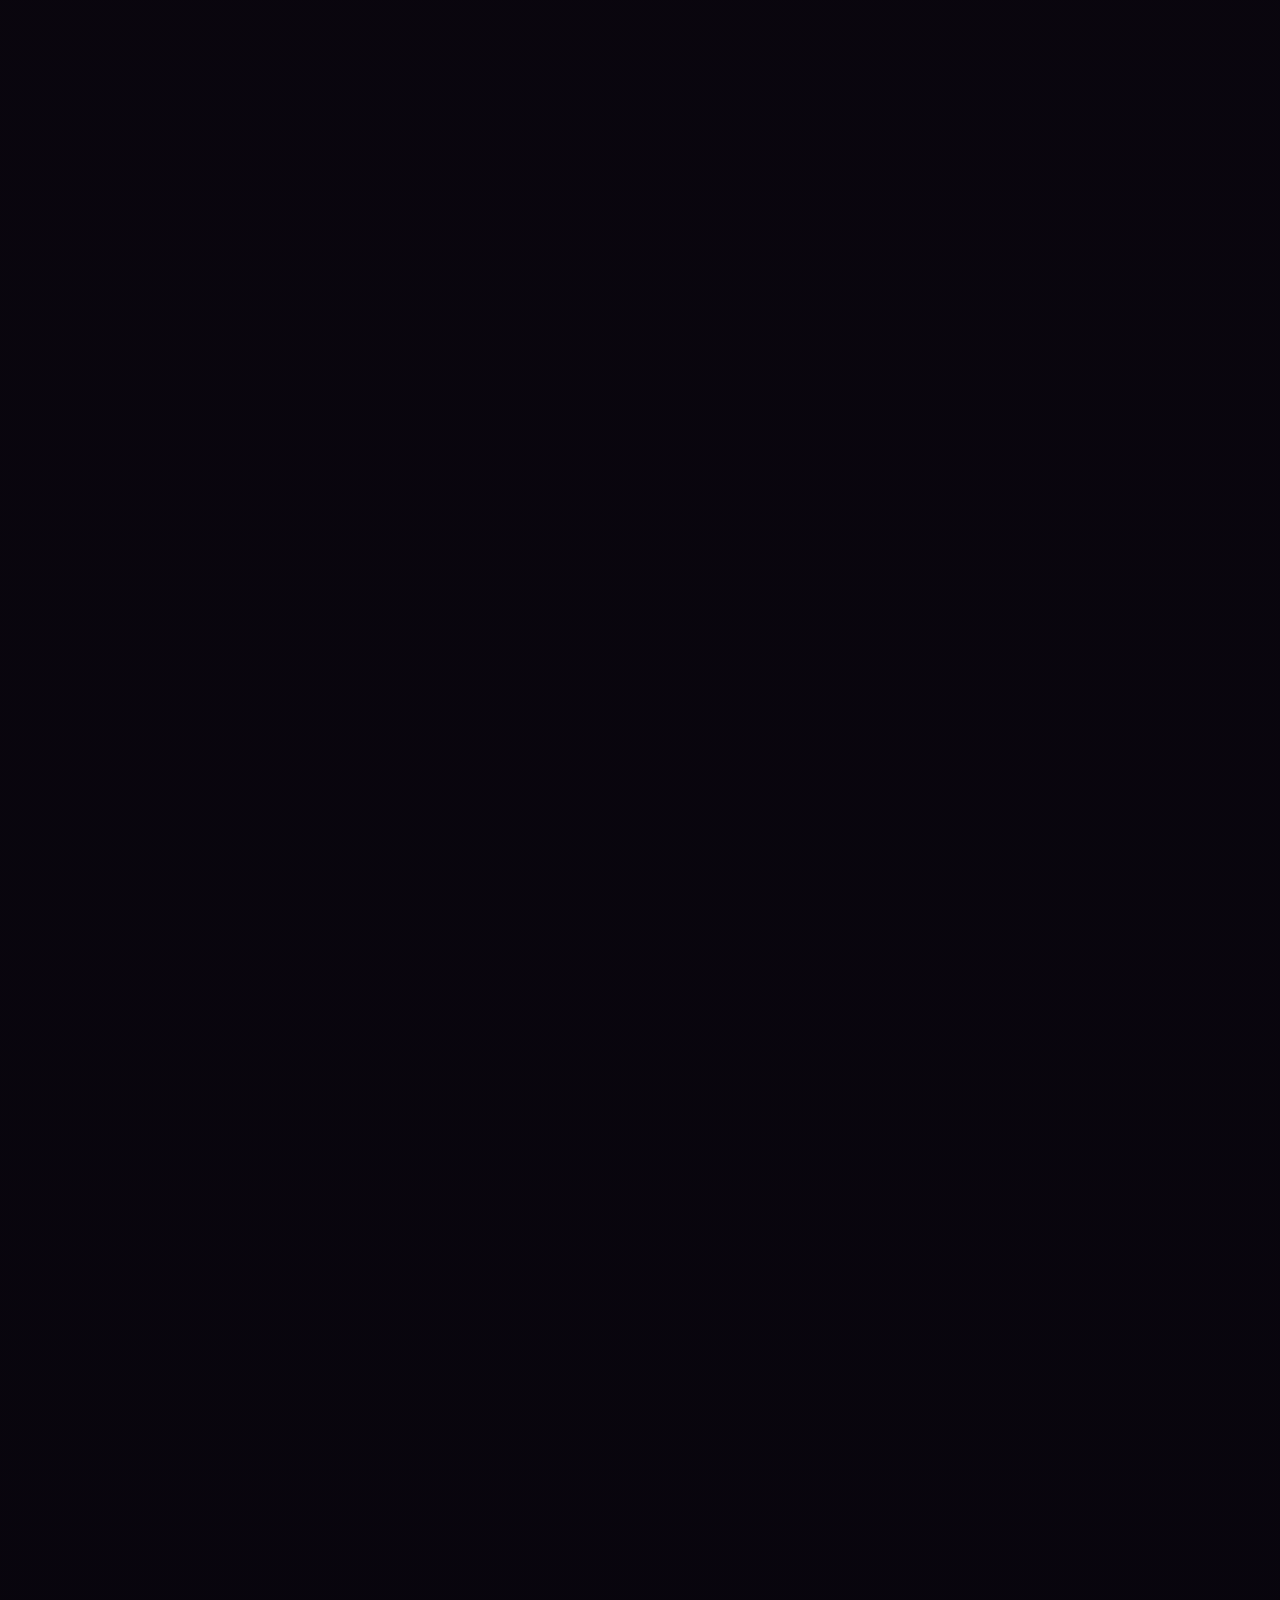
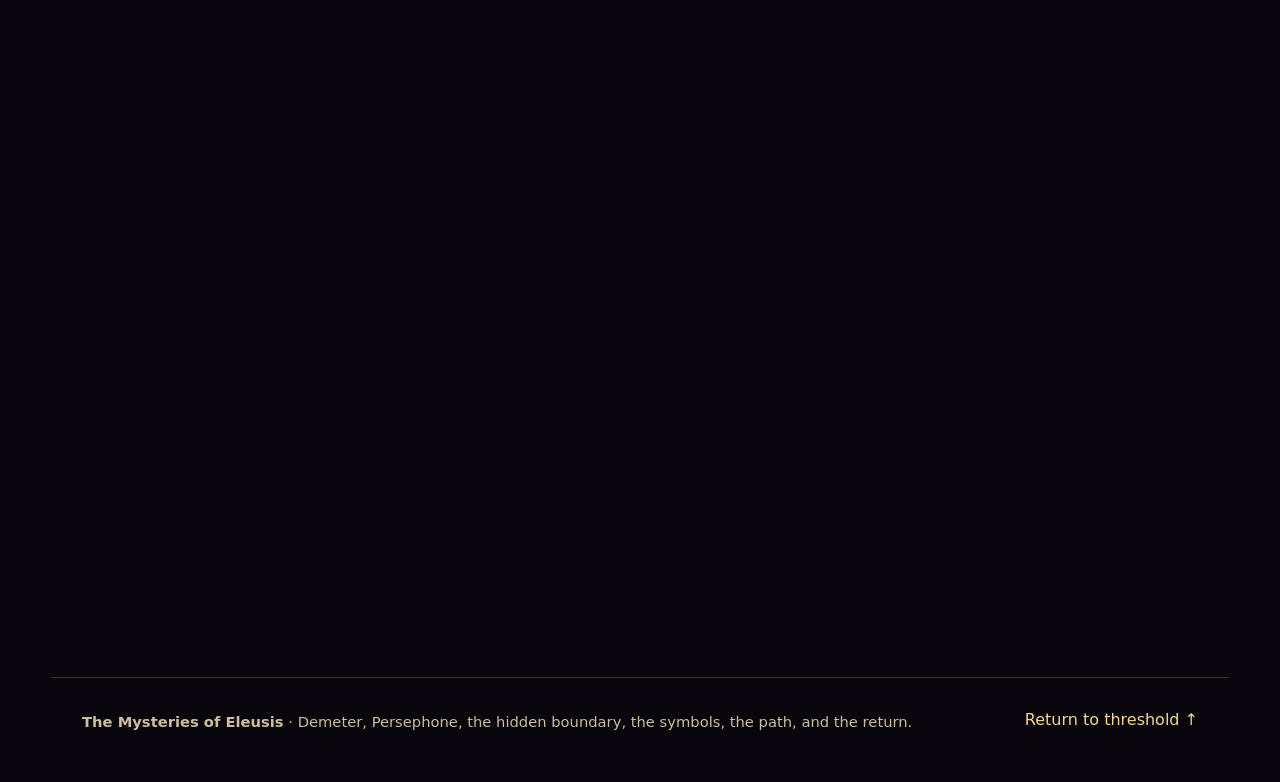
==== commit 98a13dd2: "fix(web): allow only same-origin web app manifest under CSP" ====
--- a/index.html
+++ b/index.html
@@ -3,7 +3,7 @@
 <html lang="en">
 <head>
   <meta charset="utf-8" />
-  <meta http-equiv="Content-Security-Policy" content="default-src 'none'; script-src 'self'; style-src 'self'; img-src 'self' data:; font-src 'self' data:; media-src 'self' data:; connect-src 'none'; object-src 'none'; base-uri 'none'; form-action 'none'">
+  <meta http-equiv="Content-Security-Policy" content="default-src 'none'; script-src 'self'; style-src 'self'; img-src 'self' data:; font-src 'self' data:; media-src 'self' data:; manifest-src 'self'; connect-src 'none'; object-src 'none'; base-uri 'none'; form-action 'none'">
   <meta name="referrer" content="no-referrer">
   <meta name="viewport" content="width=device-width, initial-scale=1" />
   <link rel="canonical" href="https://luckygithub777.github.io/mysteries-of-eleusis/" />
--- a/styles.css
+++ b/styles.css
@@ -247,6 +247,8 @@
 .builder-form label { display: grid; gap: .4rem; color: var(--muted); font-size: .92rem; }
 .builder-form select, .builder-form input { width: 100%; border: 1px solid var(--line); border-radius: var(--radius-sm); padding: .8rem .9rem; background: #160f1b; color: var(--text); }
 .blueprint { border-radius: var(--radius-lg); padding: 1.6rem; min-height: 380px; }
+/* Synthetic and user-entered unbroken text must not widen small viewports. */
+.return-panel, .blueprint { min-width: 0; overflow-wrap: anywhere; }
 .blueprint-list { display: grid; gap: .8rem; margin-top: 1rem; }
 .blueprint-list div { border-top: 1px solid var(--line); padding-top: .75rem; color: var(--muted); }
 .blueprint-list strong { color: var(--text); display: block; }
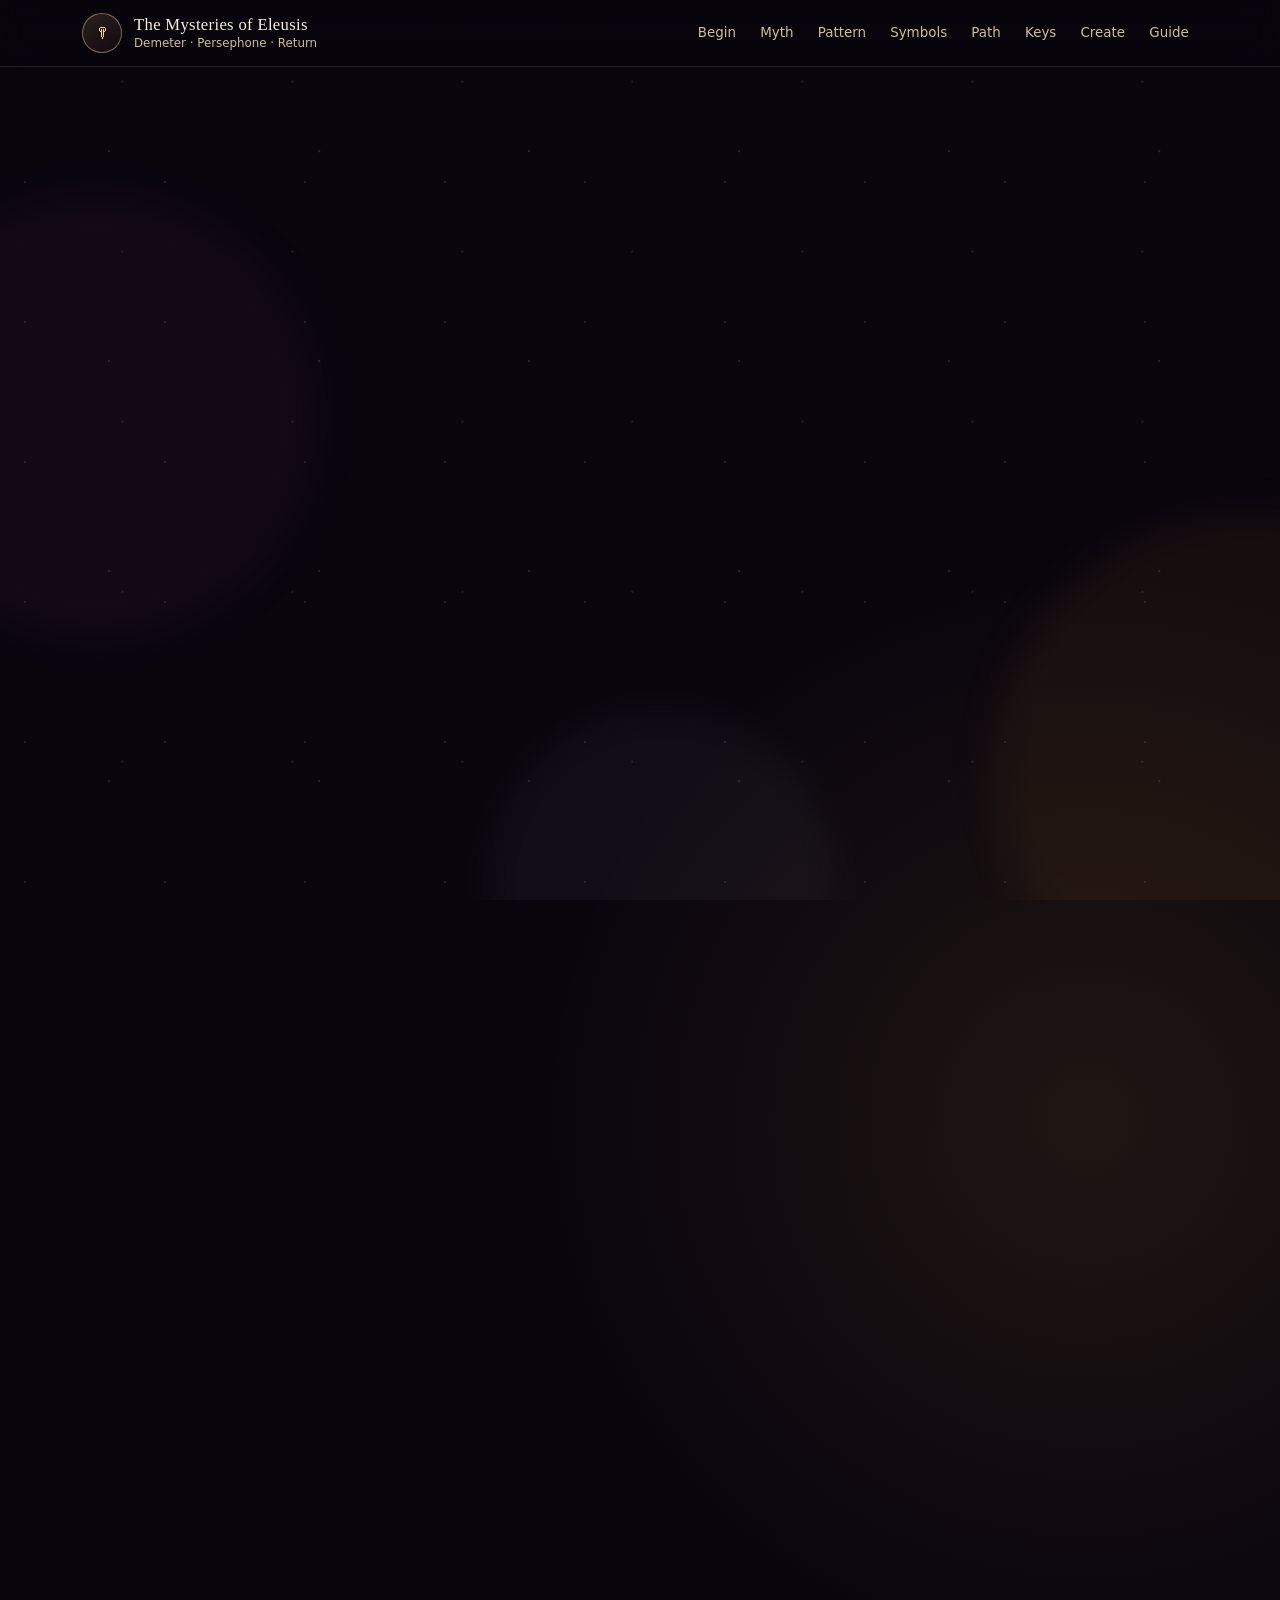
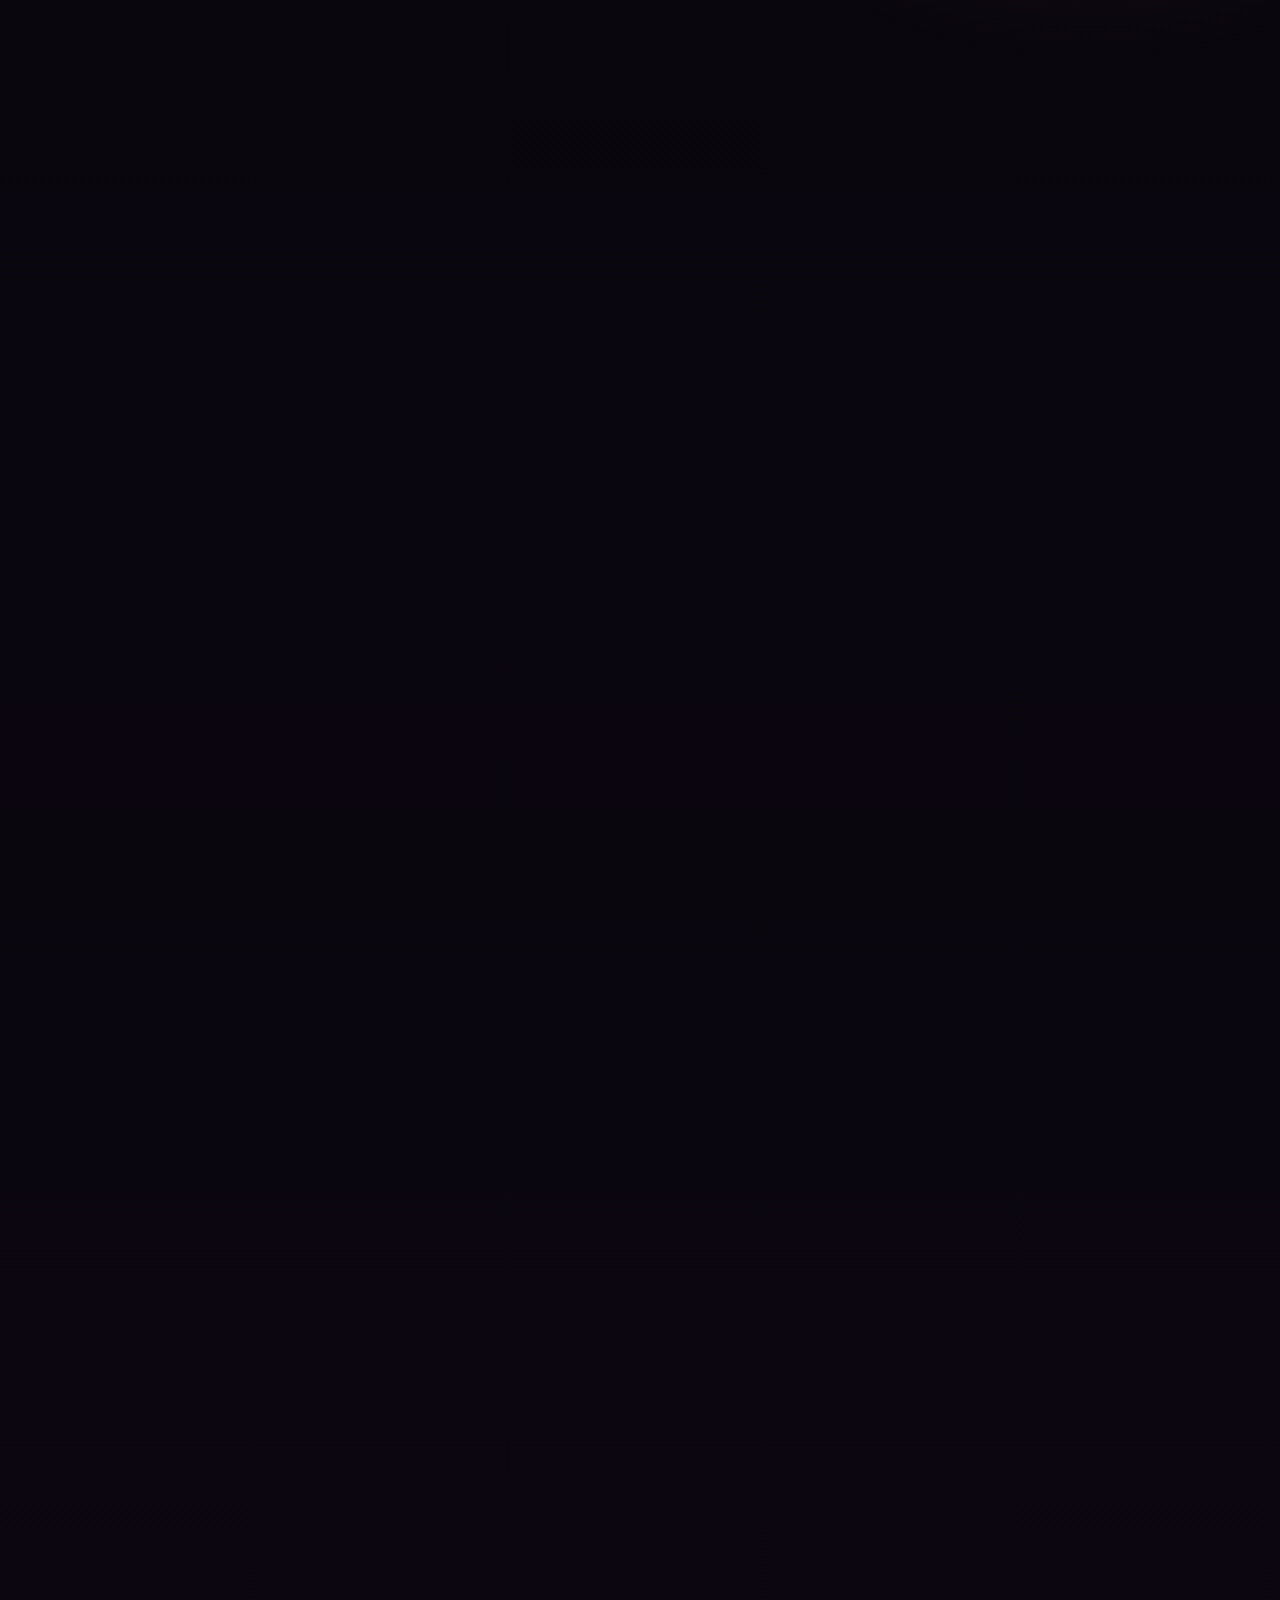
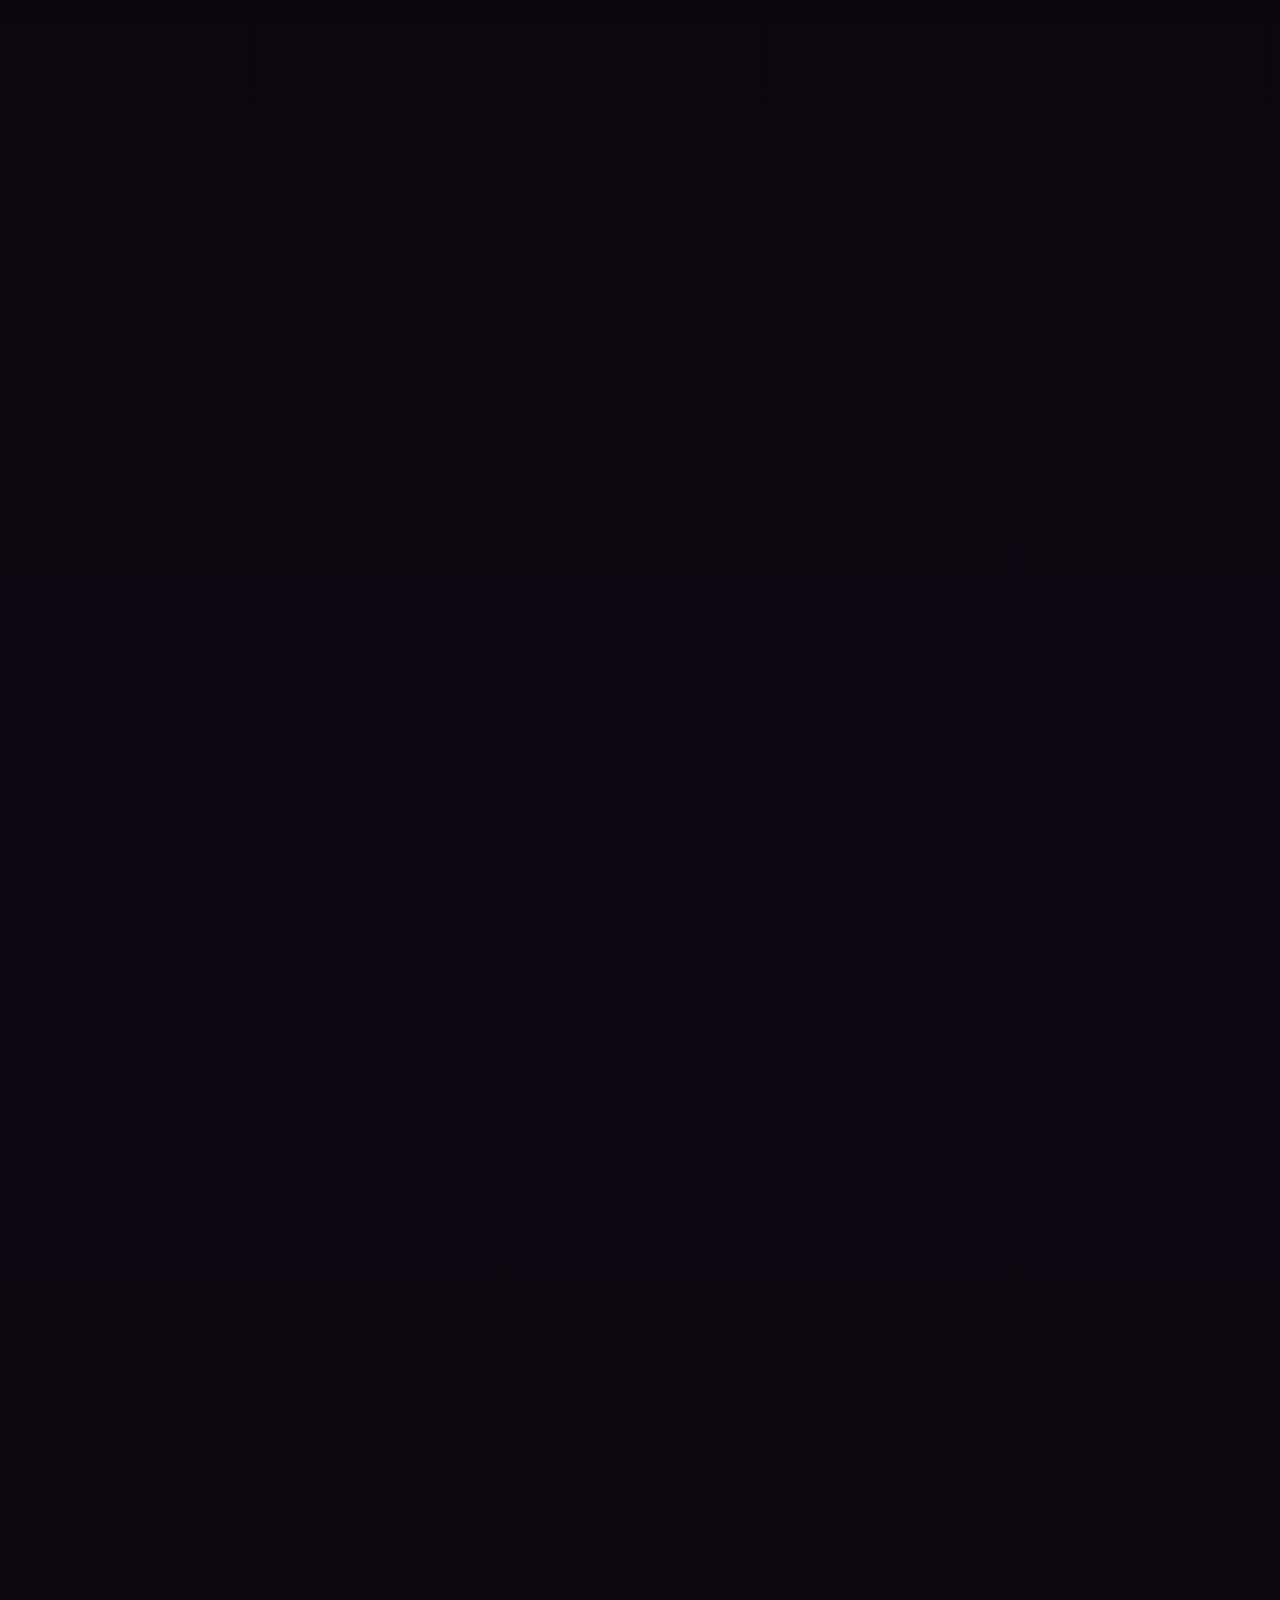
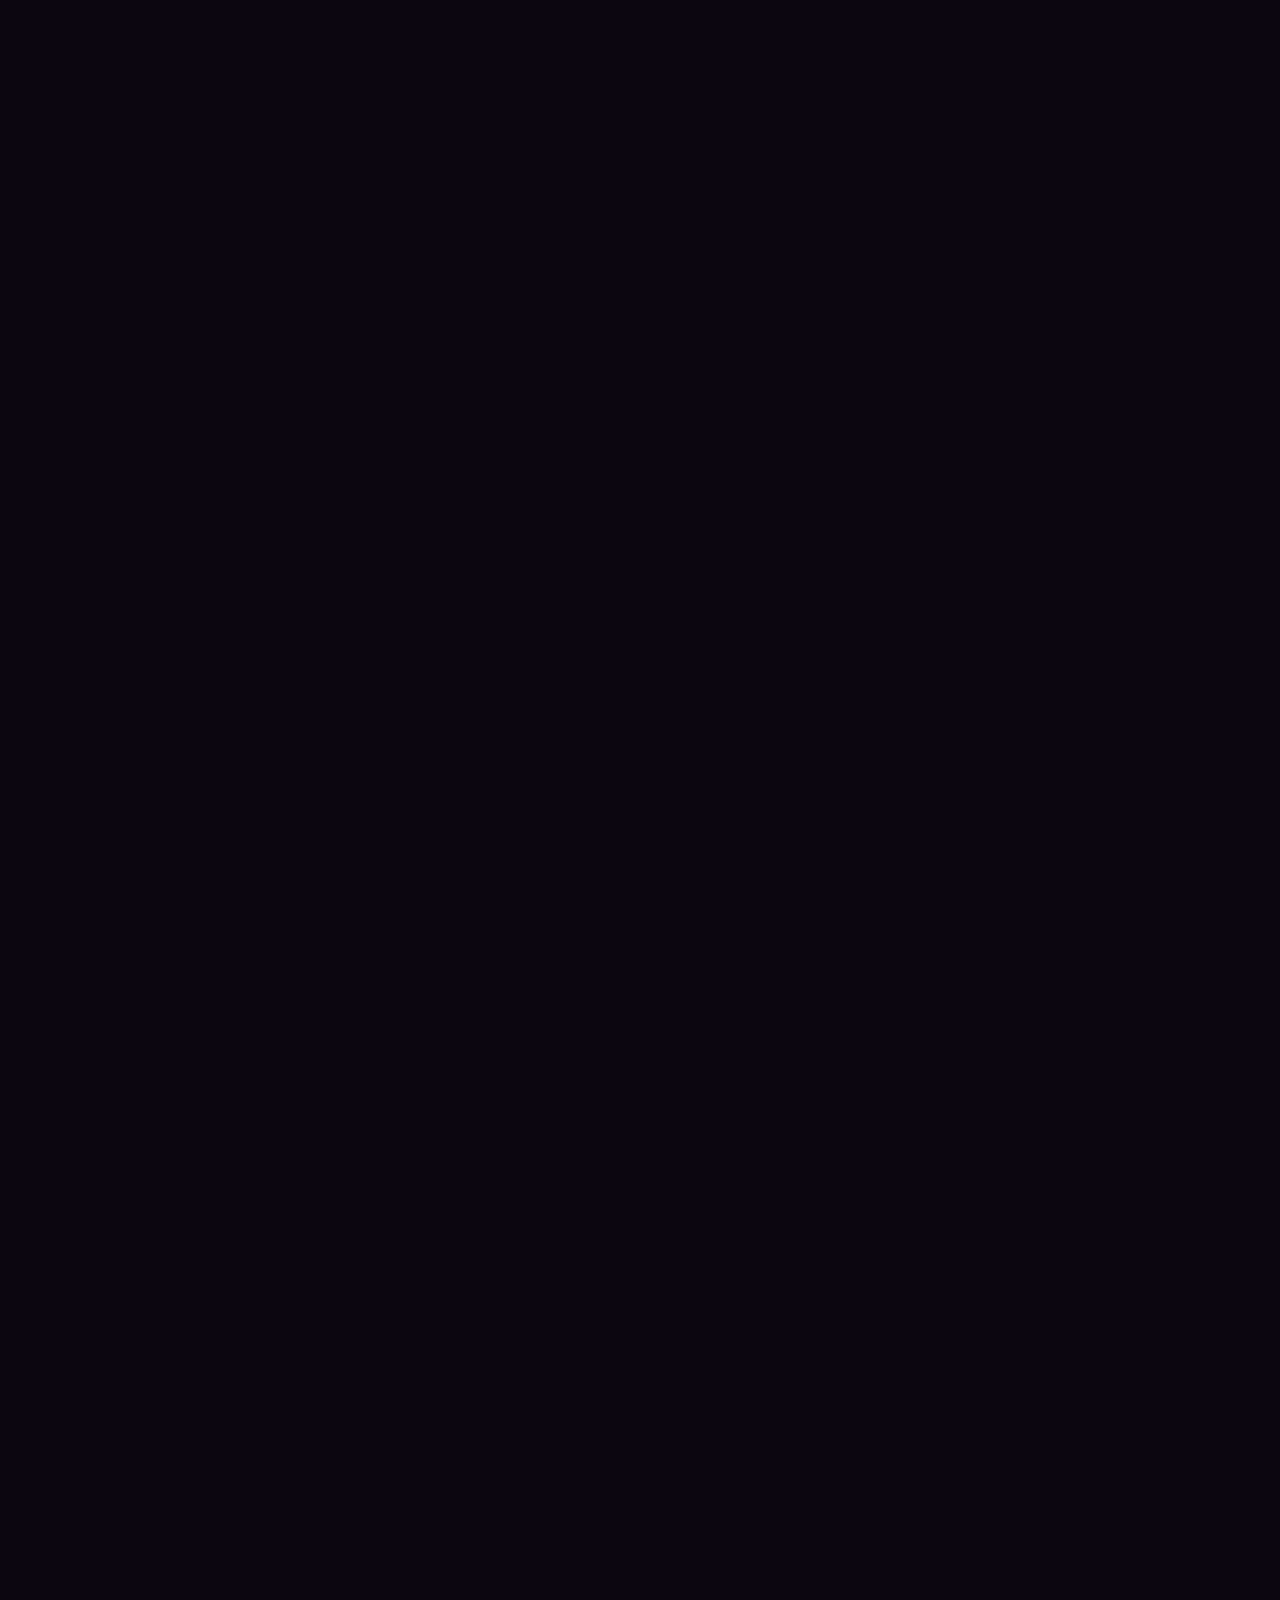
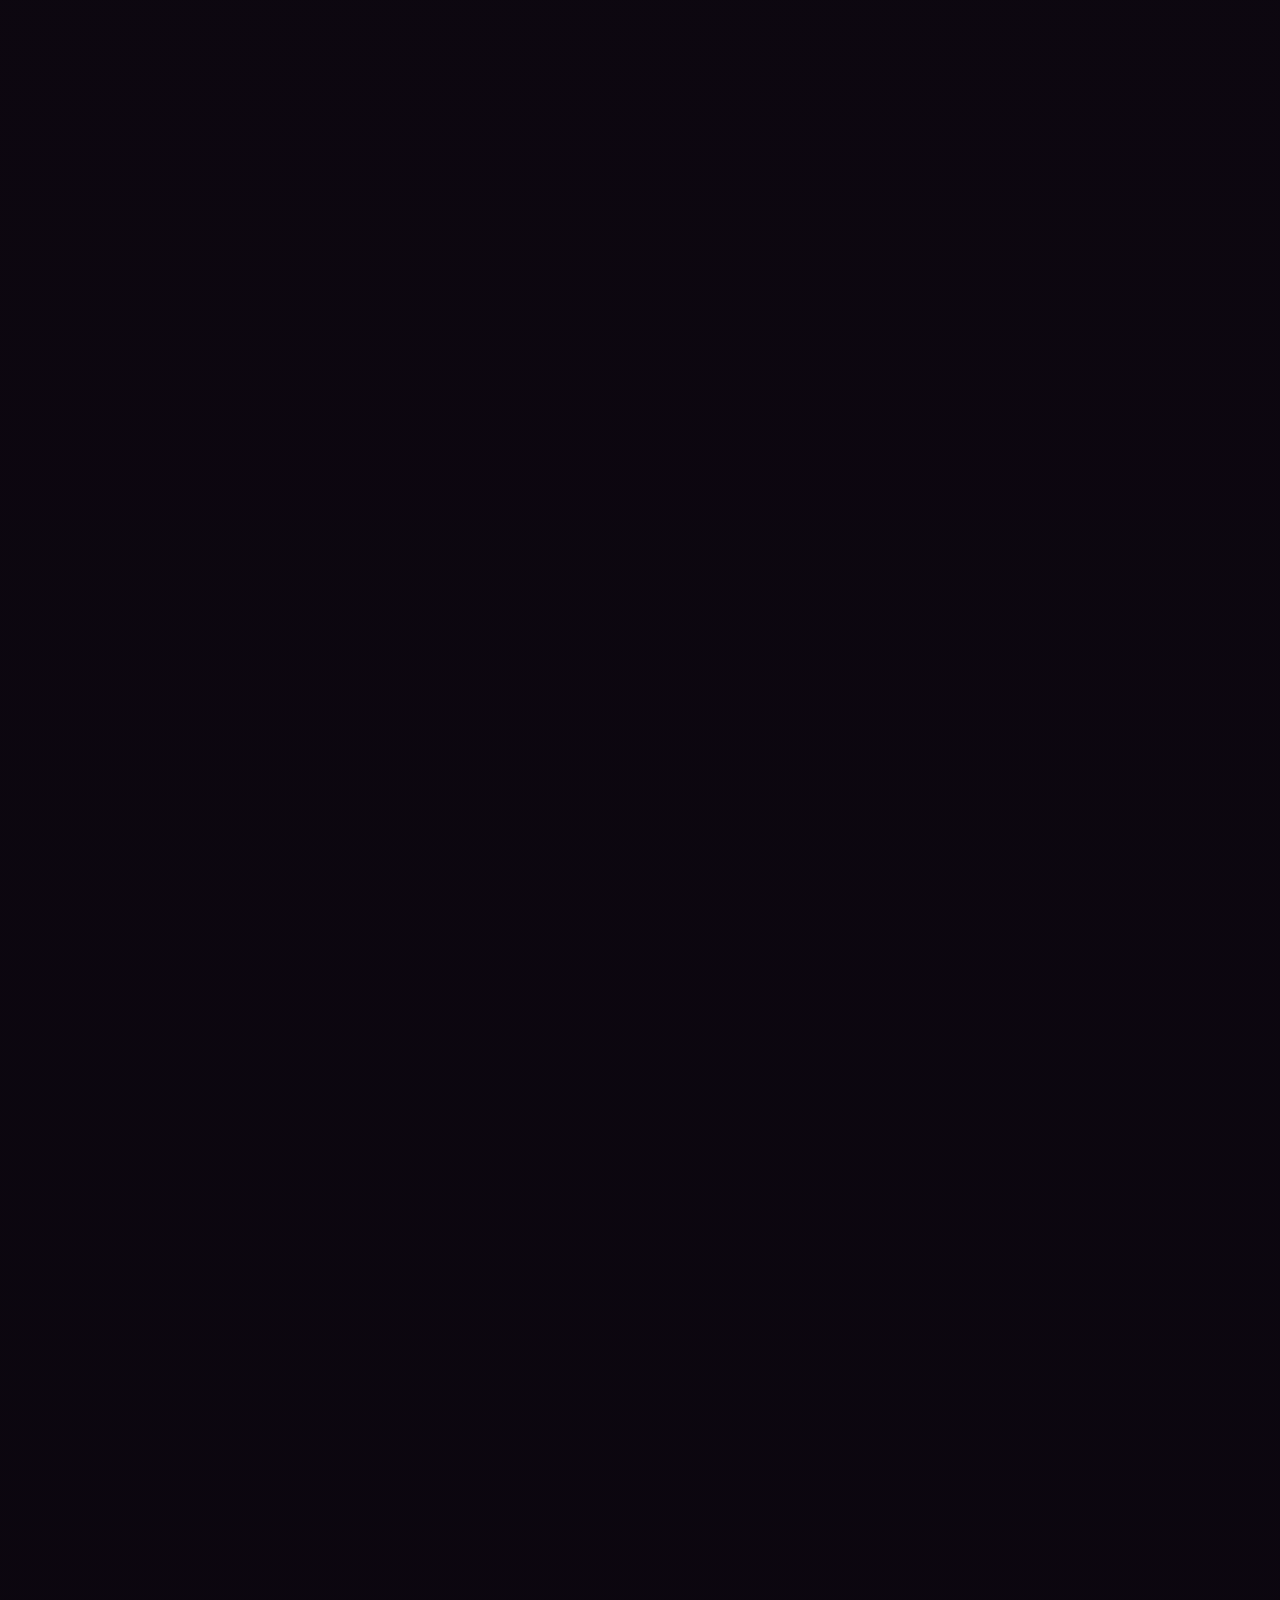
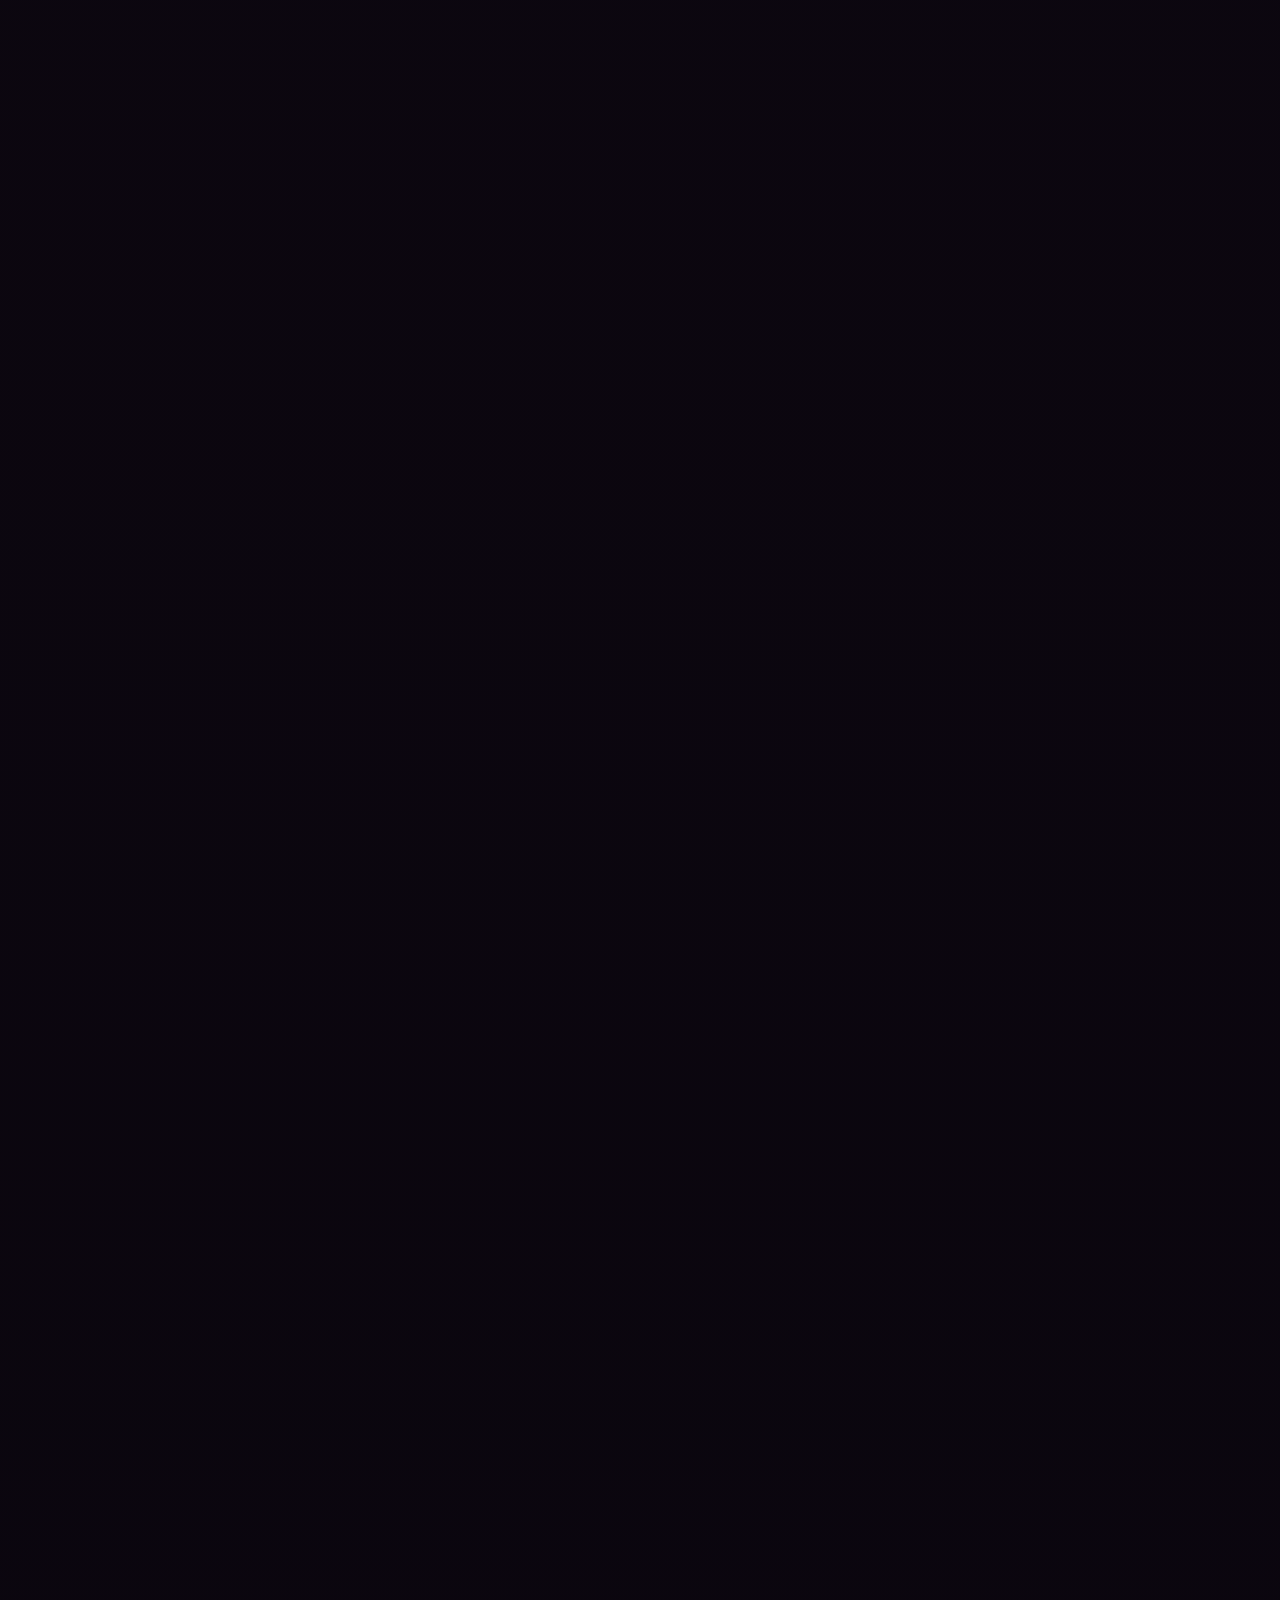
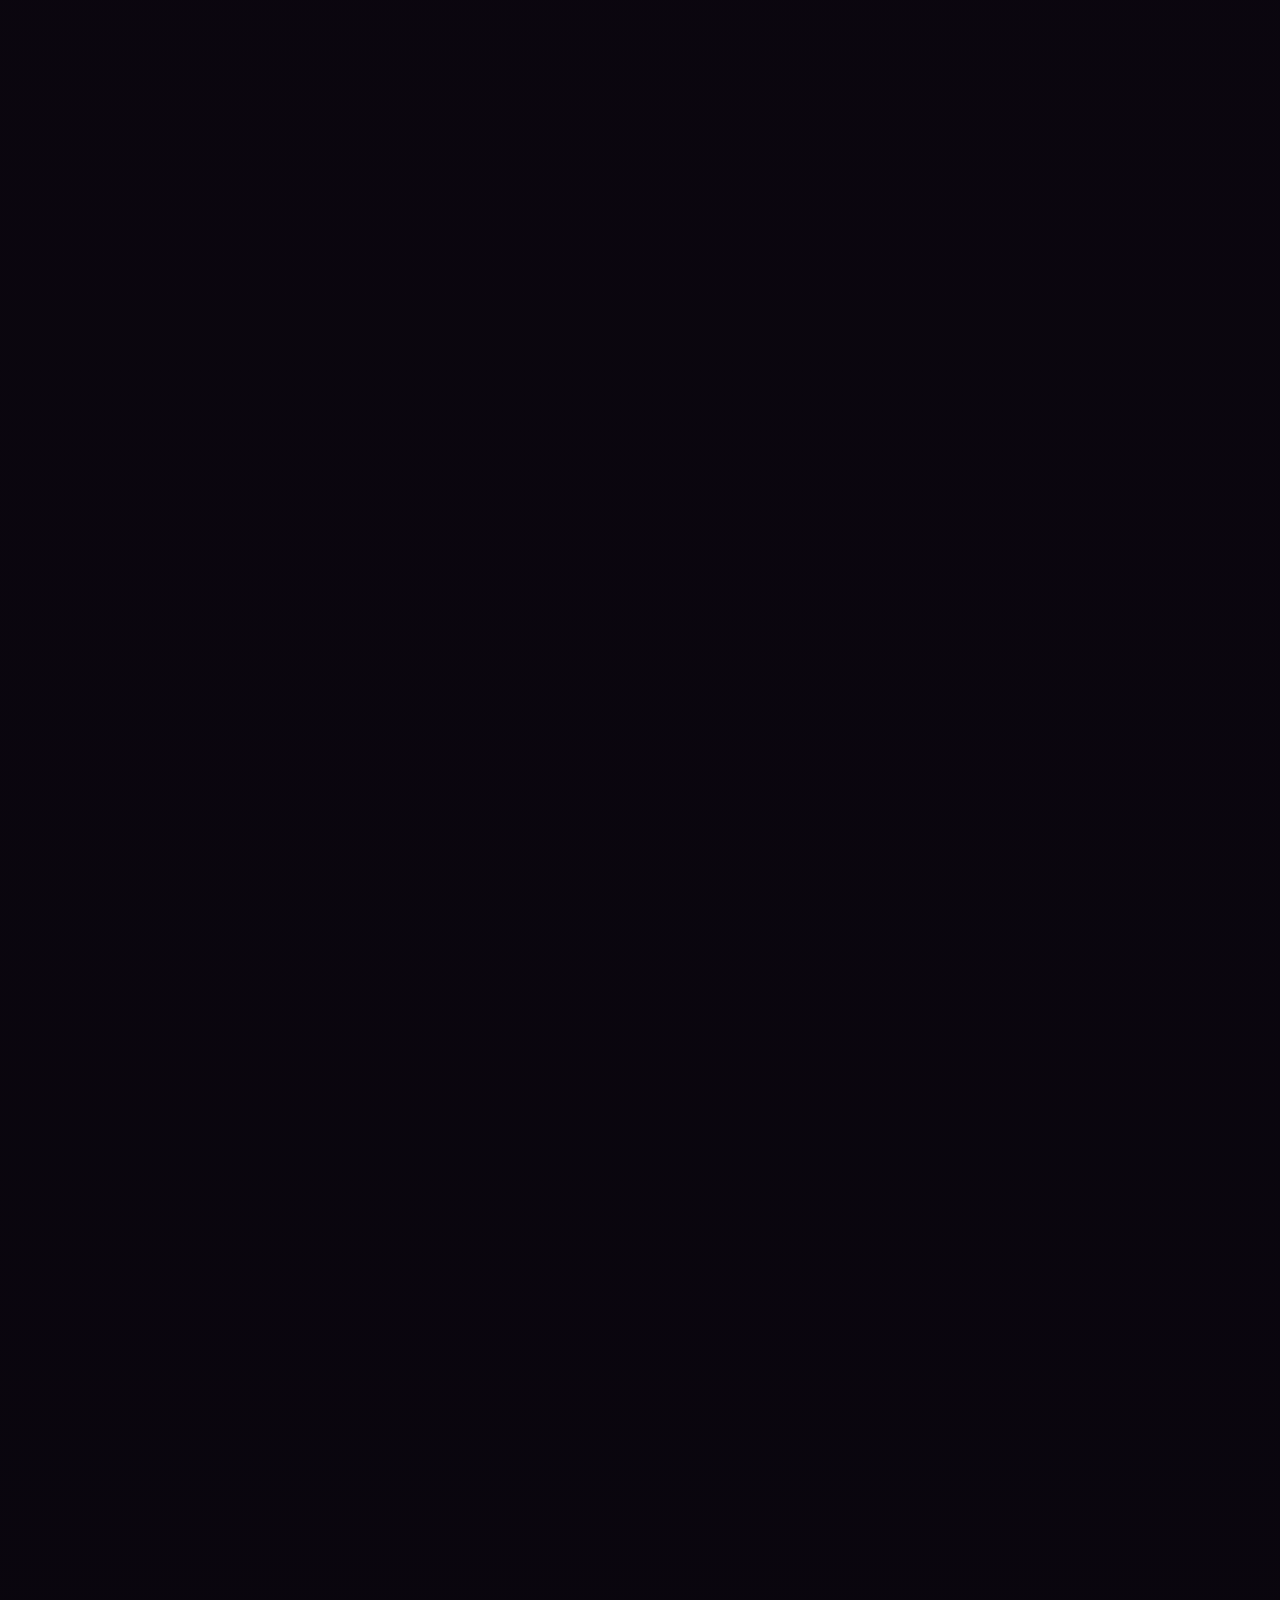
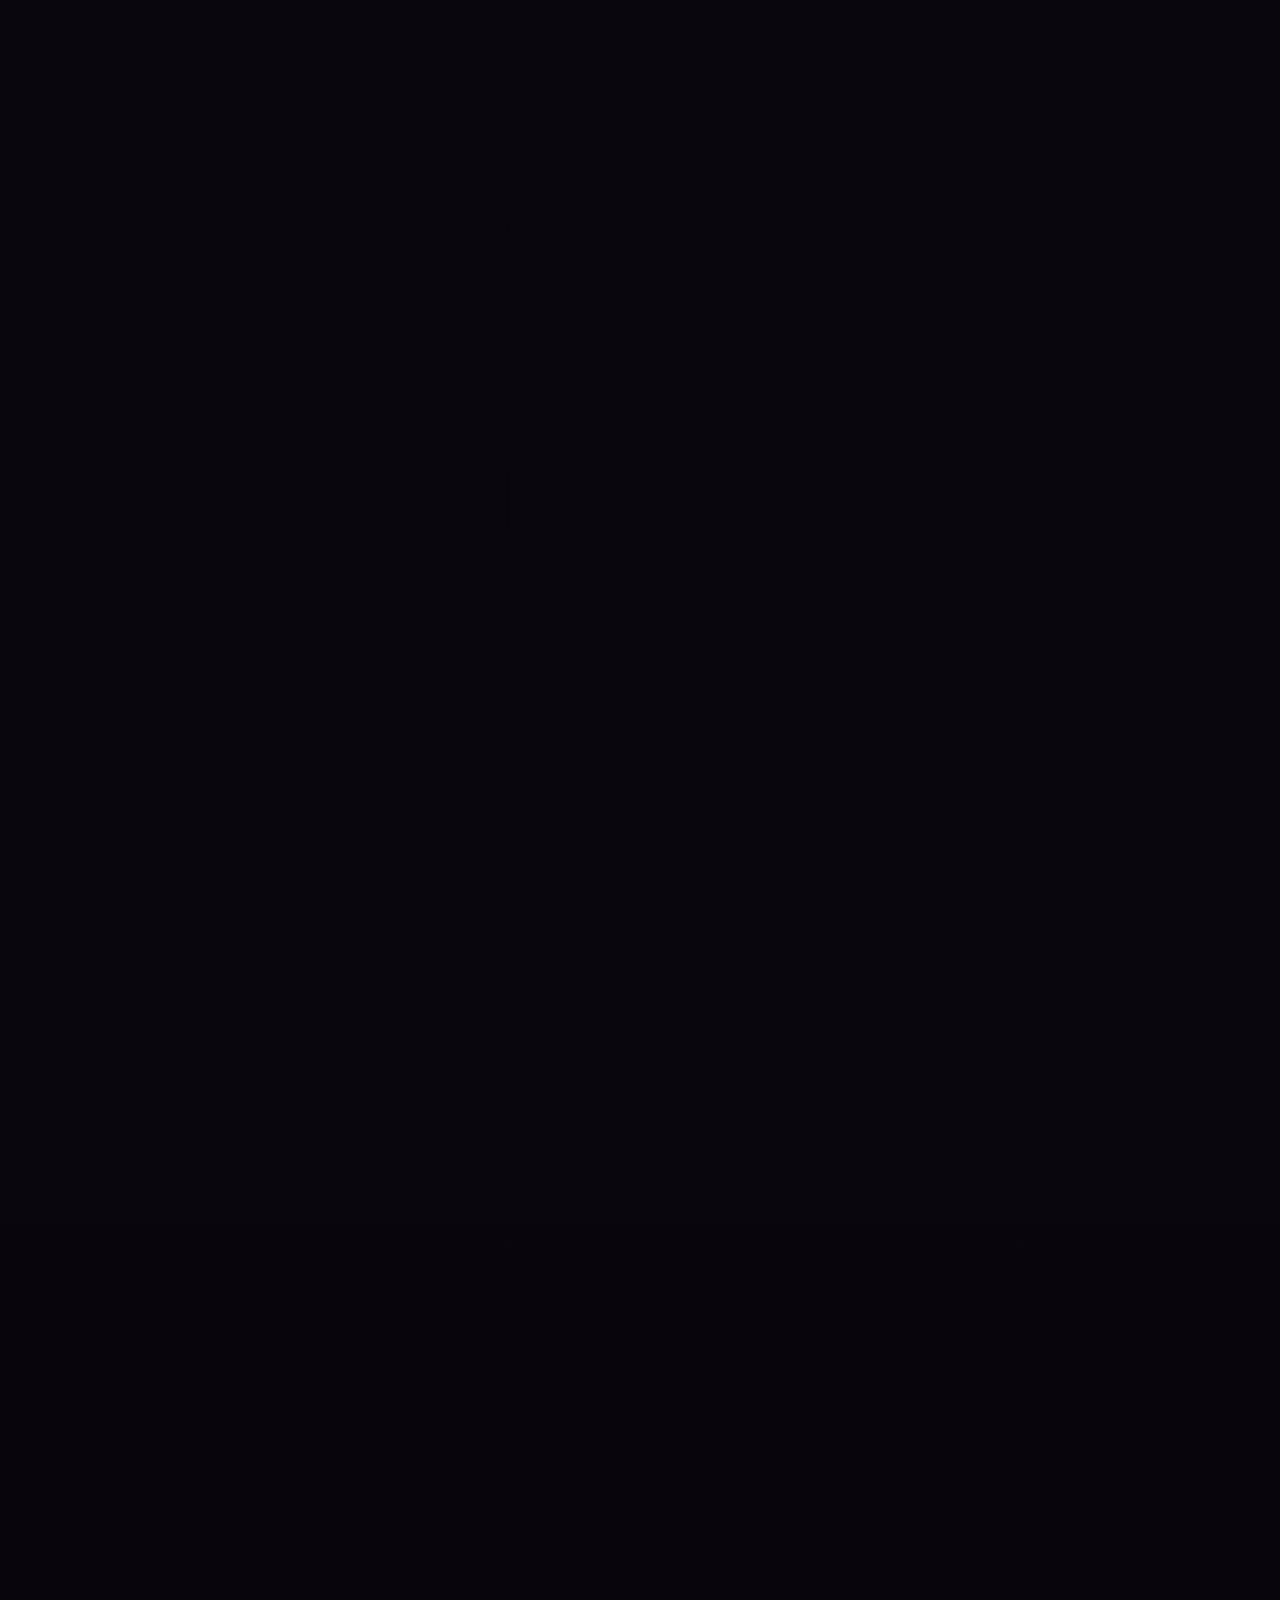
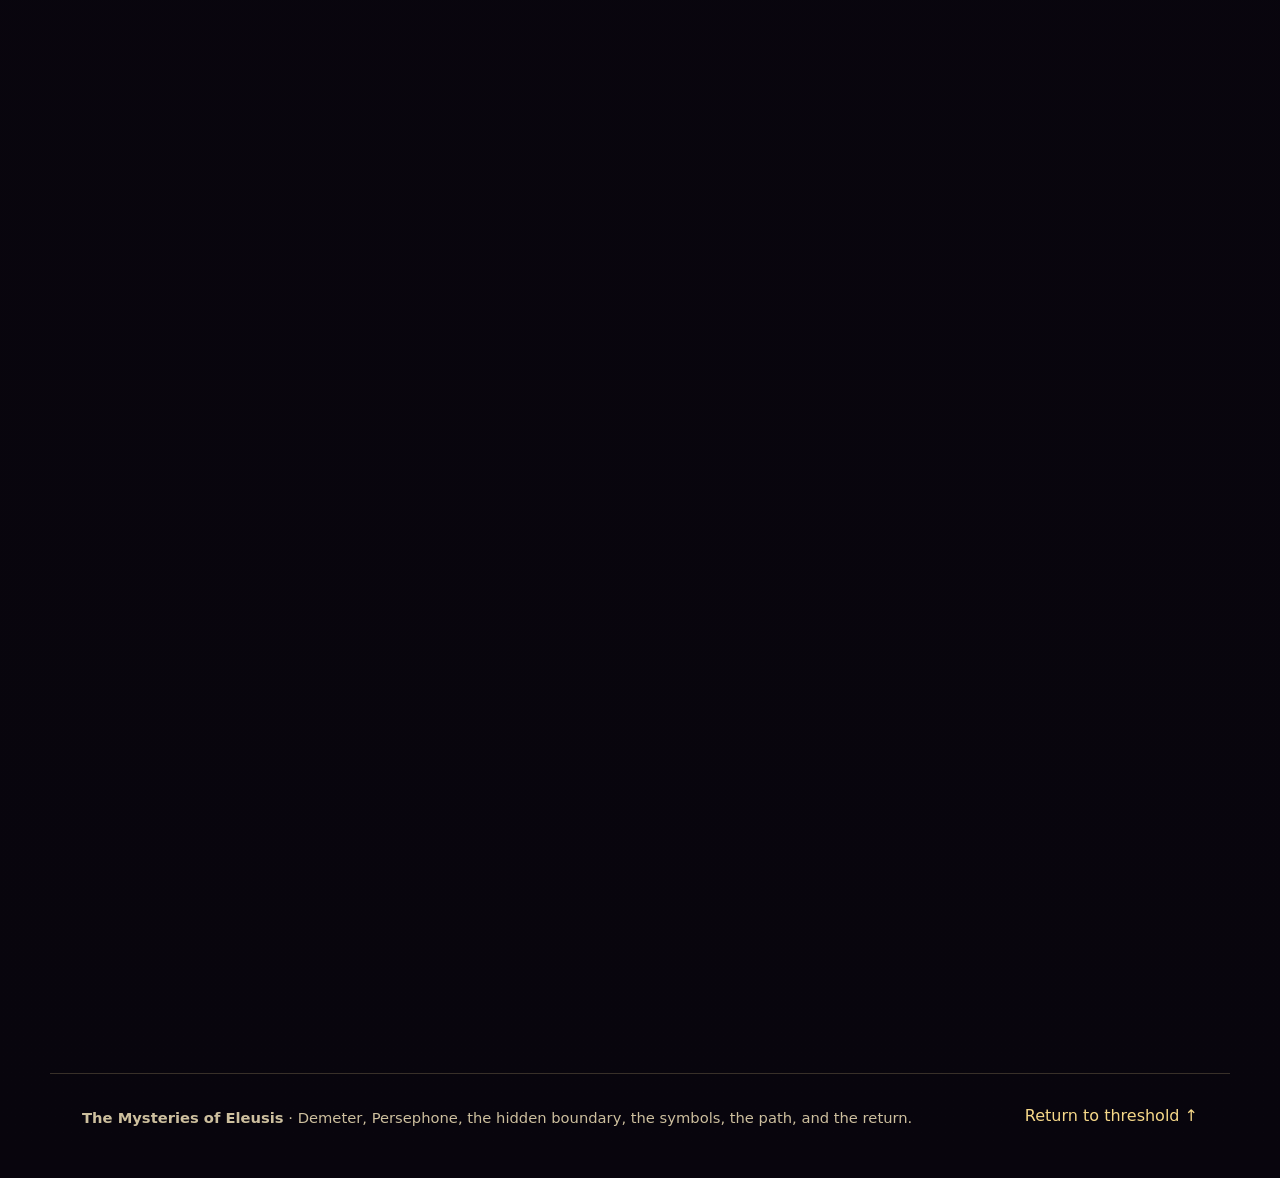
==== commit c9d4f4e5: "feat: add no-script printable chamber worksheet" ====
--- a/index.html
+++ b/index.html
@@ -303,6 +303,17 @@
           <button class="button primary" type="submit">Compose Chamber</button>
         </form>
         <article class="blueprint reveal" id="blueprint" aria-live="polite"></article>
+        <details class="blueprint reveal" id="chamberWorksheet">
+          <summary>Keep a chamber worksheet</summary>
+          <p>Copy or print these prompts for an offline composition. No sign-in or upload is needed.</p>
+          <ol>
+            <li>Title and visitor role</li>
+            <li>Beginning state and the safe threshold</li>
+            <li>Selected path and central symbol</li>
+            <li>Return state and an ordinary closing gesture</li>
+            <li>Historical boundary: a contemporary interpretation, never a recovered ancient rite</li>
+          </ol>
+        </details>
       </div>
     </section>
 
